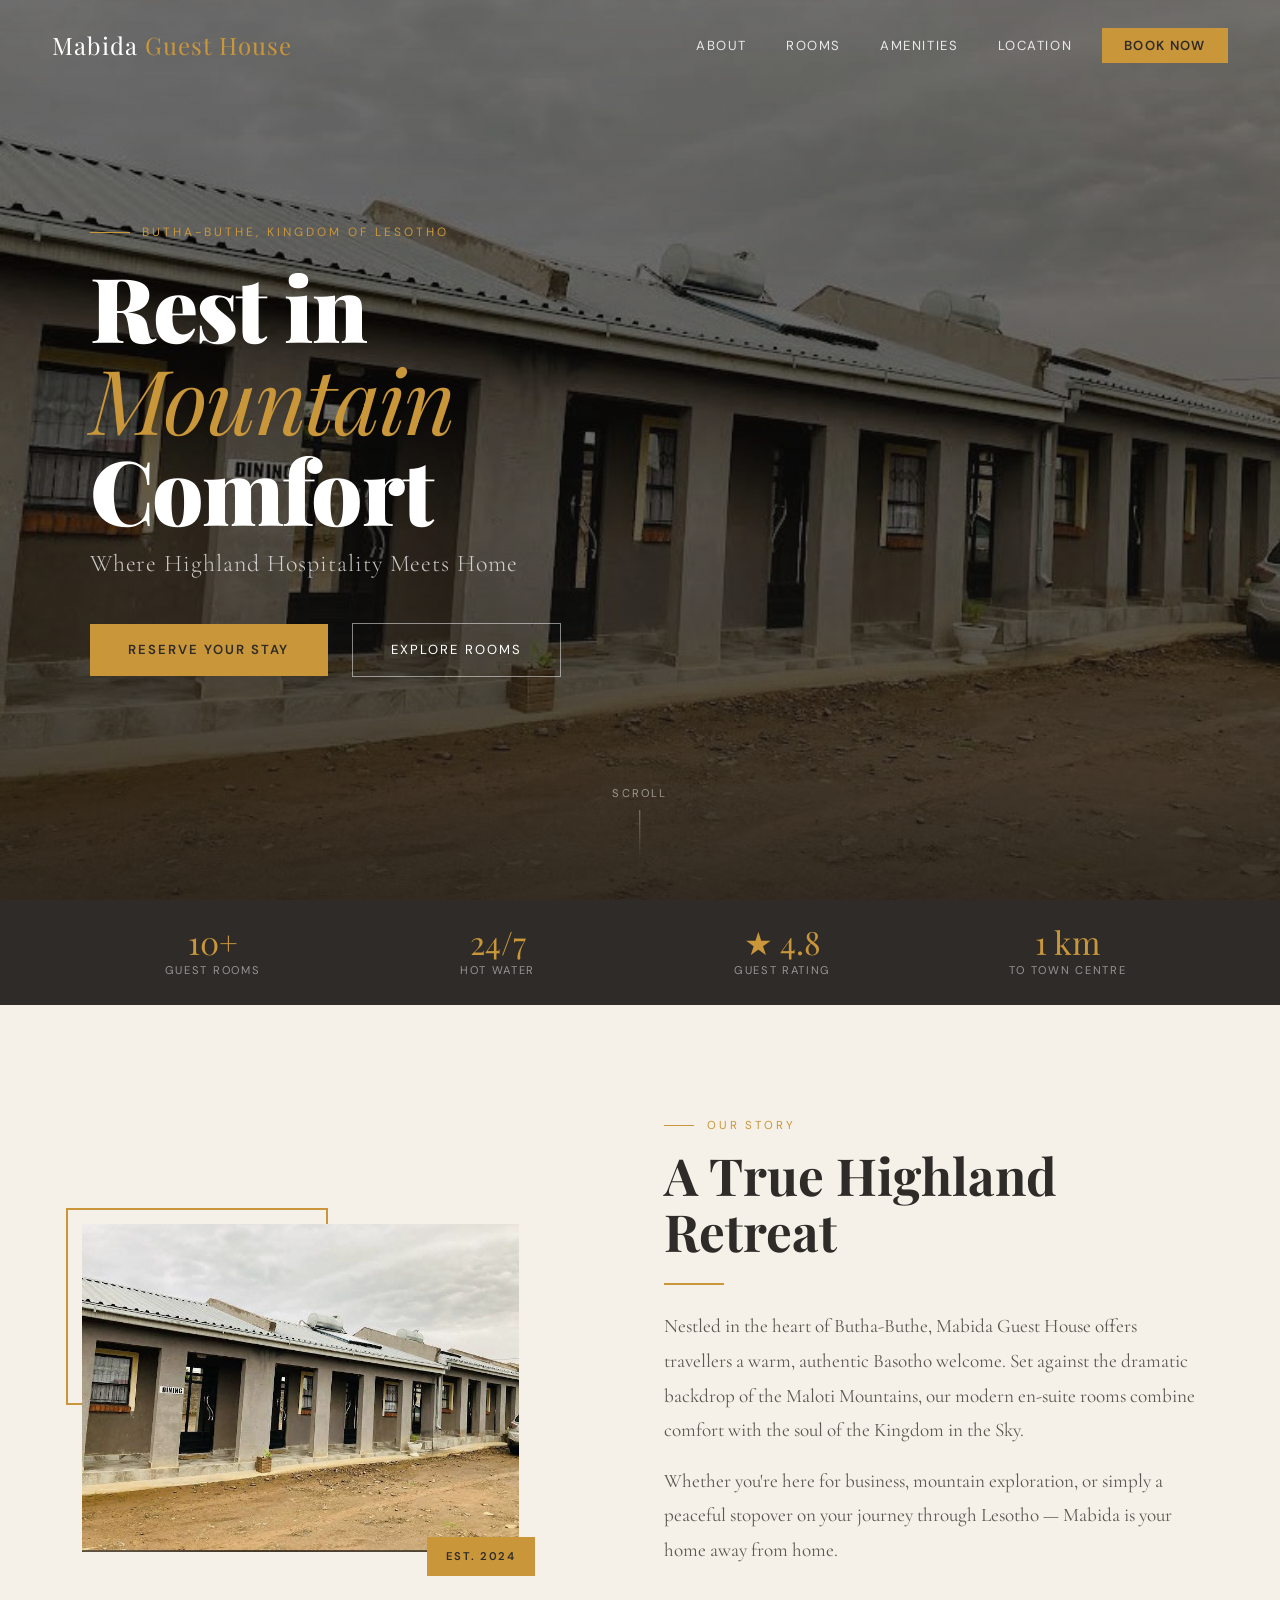
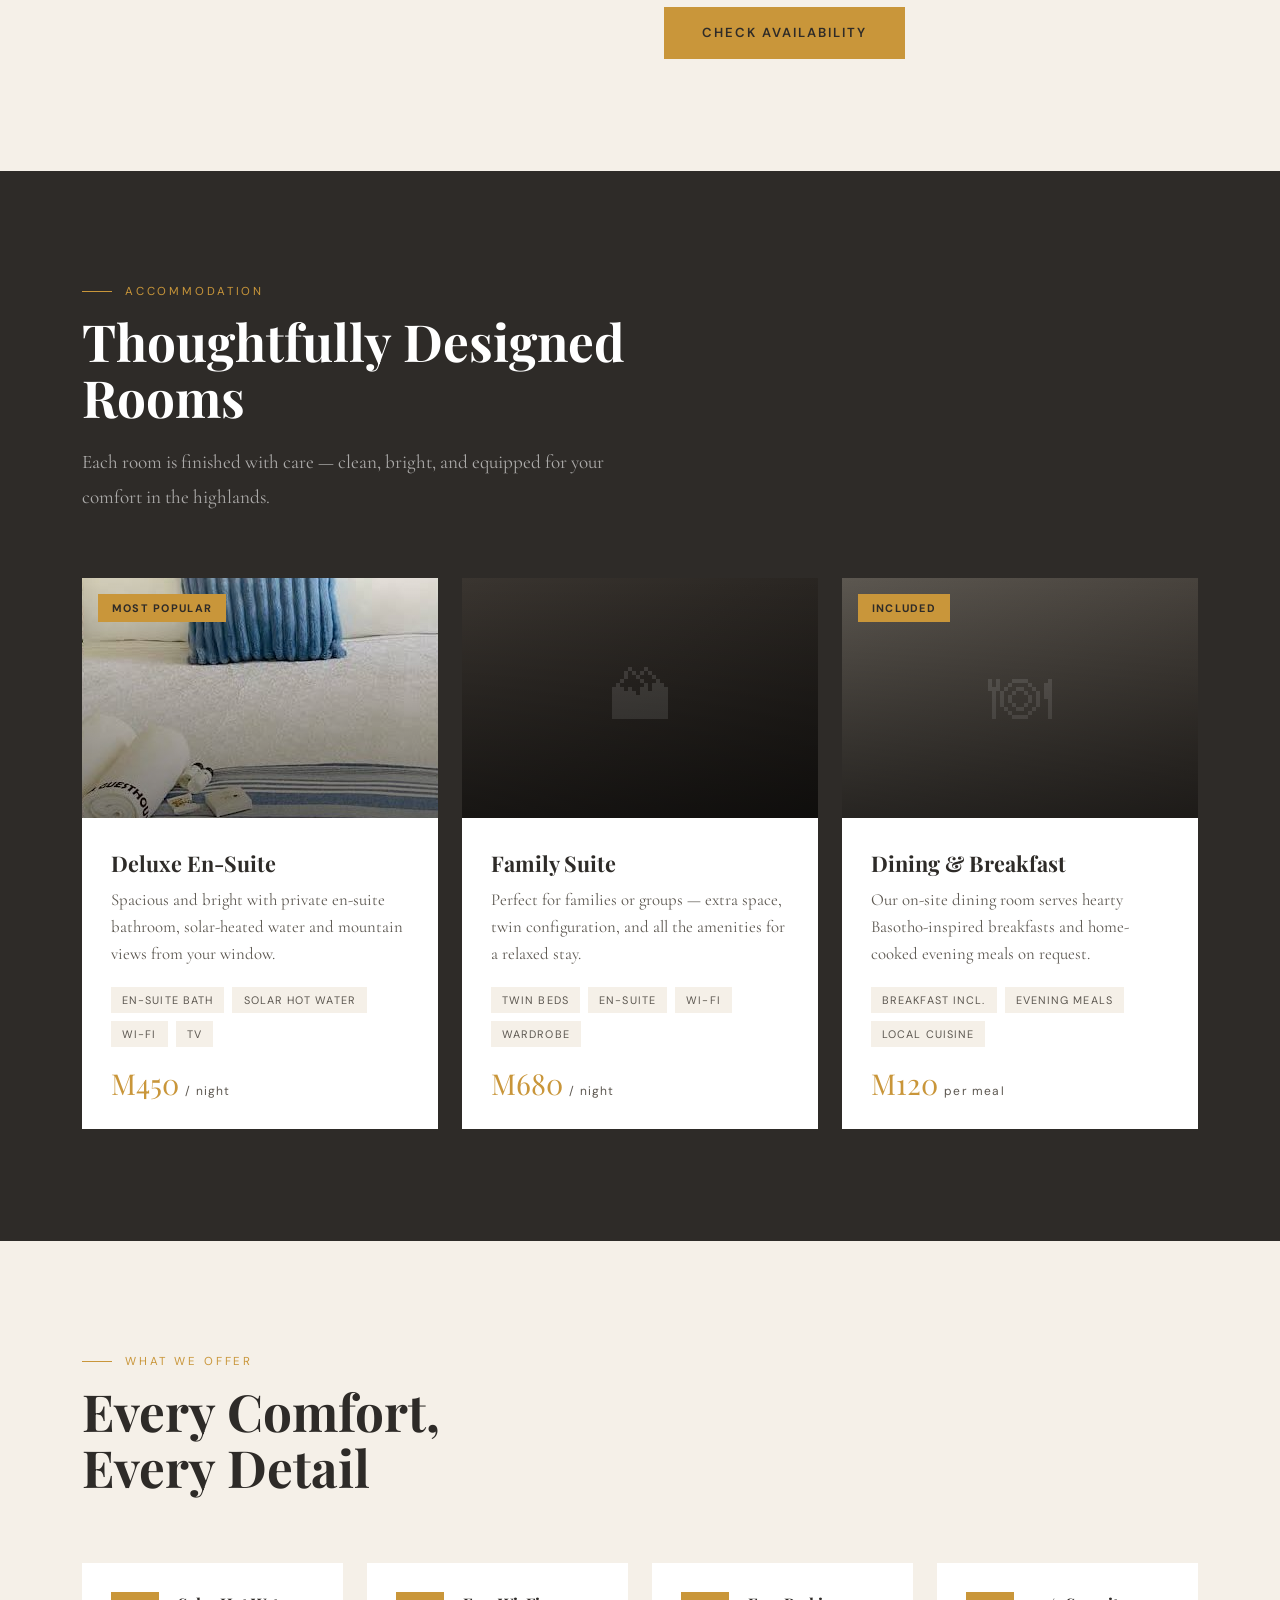
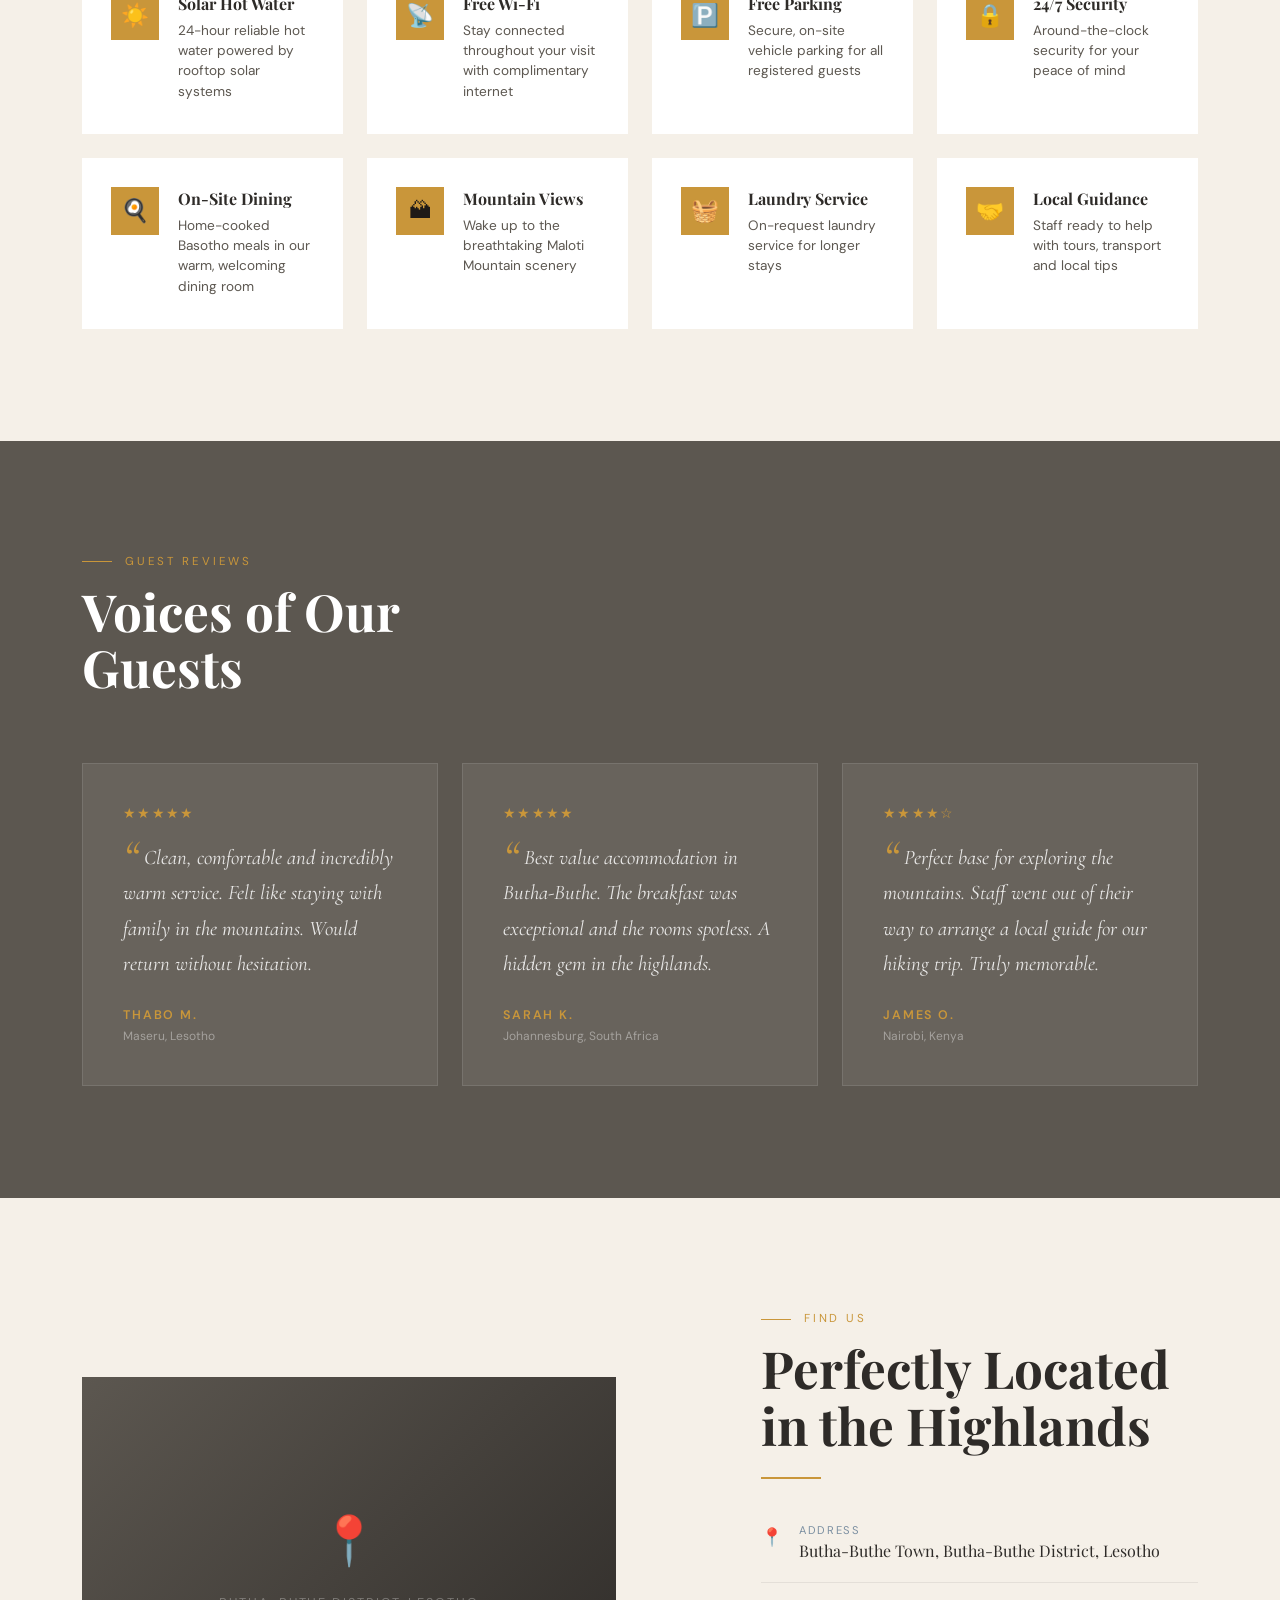
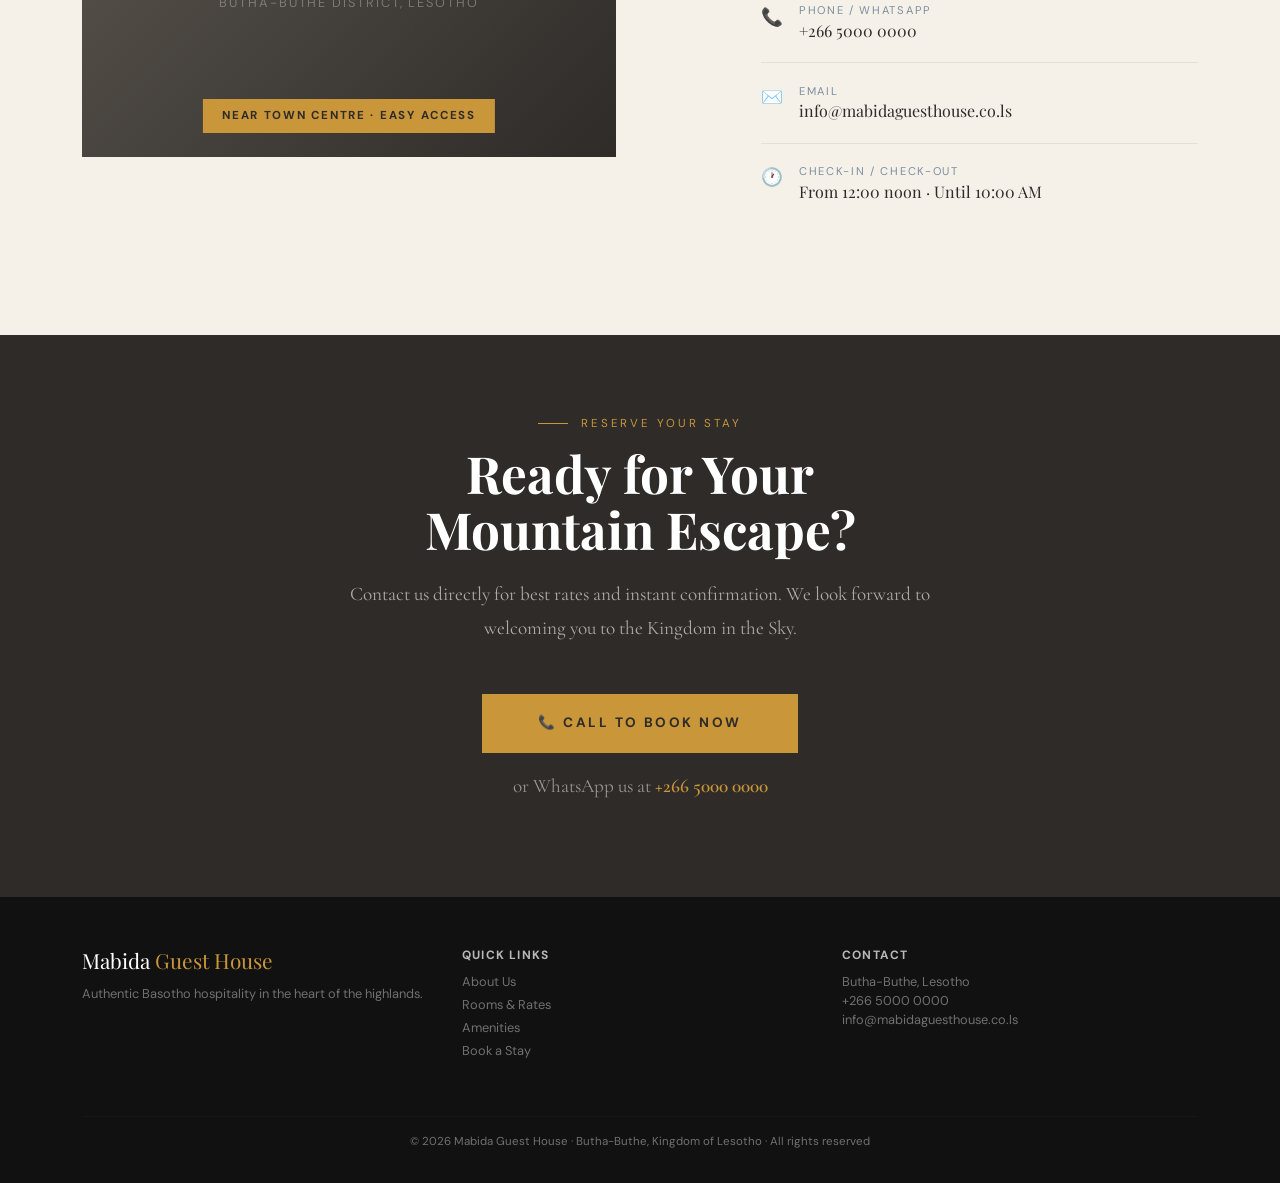
==== index.html @ 45ec2f1e "Rename mabida_guest_house.html to index.html" ====
<!DOCTYPE html>
<html lang="en">
<head>
<meta charset="UTF-8">
<meta name="viewport" content="width=device-width, initial-scale=1.0">
<title>Mabida Guest House</title>
<link href="https://cdn.jsdelivr.net/npm/bootstrap@5.3.0/dist/css/bootstrap.min.css" rel="stylesheet">
<link href="https://fonts.googleapis.com/css2?family=Playfair+Display:ital,wght@0,400;0,700;0,900;1,400&family=Cormorant+Garamond:wght@300;400;600&family=DM+Sans:wght@300;400;500&display=swap" rel="stylesheet">
<style>
  :root {
    --deep-grey: #5C5750;
    --gold: #C9963A;
    --cream: #F5F0E8;
    --text-dark: #1E1A17;
    --slate: #7B8FA1;
    --light-gold: #E8B96A;
    --charcoal: #2E2B28;
  }

  * { margin: 0; padding: 0; box-sizing: border-box; }

  html { scroll-behavior: smooth; }

  body {
    font-family: 'DM Sans', sans-serif;
    background: var(--cream);
    color: var(--text-dark);
    overflow-x: hidden;
  }

  /* ── NAVBAR ── */
  nav.navbar {
    position: fixed; top: 0; width: 100%; z-index: 1000;
    padding: 1.4rem 2.5rem;
    background: transparent;
    transition: background 0.5s ease, padding 0.4s ease;
  }
  nav.navbar.scrolled {
    background: rgba(30,26,23,0.96);
    padding: 0.8rem 2.5rem;
    backdrop-filter: blur(12px);
  }
  .navbar-brand {
    font-family: 'Playfair Display', serif;
    font-size: 1.5rem;
    color: #fff !important;
    letter-spacing: 0.04em;
  }
  .navbar-brand span { color: var(--gold); }
  .nav-link {
    color: rgba(255,255,255,0.85) !important;
    font-family: 'DM Sans', sans-serif;
    font-size: 0.82rem;
    letter-spacing: 0.12em;
    text-transform: uppercase;
    padding: 0.4rem 1.1rem !important;
    transition: color 0.3s;
  }
  .nav-link:hover { color: var(--gold) !important; }
  .btn-book-nav {
    background: var(--gold);
    color: var(--charcoal) !important;
    font-weight: 600;
    border-radius: 0;
    letter-spacing: 0.1em;
    padding: 0.5rem 1.4rem !important;
    transition: background 0.3s;
  }
  .btn-book-nav:hover { background: var(--light-gold); }

  /* ── HERO ── */
  .hero {
    position: relative;
    height: 100vh;
    min-height: 640px;
    overflow: hidden;
    display: flex; align-items: center;
  }
  .hero-img {
    position: absolute; inset: 0;
    background: var(--charcoal);
  }
  .hero-img img {
    width: 100%; height: 100%;
    object-fit: cover;
    object-position: center 30%;
    filter: brightness(0.55) saturate(0.9);
    transform: scale(1.04);
    animation: slowZoom 18s ease-out forwards;
  }
  @keyframes slowZoom {
    from { transform: scale(1.08); }
    to   { transform: scale(1.00); }
  }
  .hero-overlay {
    position: absolute; inset: 0;
    background: linear-gradient(
      to bottom,
      rgba(0,0,0,0.15) 0%,
      rgba(30,26,23,0.3) 60%,
      rgba(30,26,23,0.75) 100%
    );
  }
  .hero-content {
    position: relative; z-index: 2;
    padding-left: 7vw;
    animation: heroFadeUp 1.2s ease-out both;
  }
  @keyframes heroFadeUp {
    from { opacity: 0; transform: translateY(40px); }
    to   { opacity: 1; transform: translateY(0); }
  }
  .hero-eyebrow {
    font-family: 'DM Sans', sans-serif;
    font-size: 0.75rem;
    letter-spacing: 0.25em;
    text-transform: uppercase;
    color: var(--gold);
    margin-bottom: 1.2rem;
    display: flex; align-items: center; gap: 0.8rem;
  }
  .hero-eyebrow::before {
    content: '';
    display: inline-block; width: 40px; height: 1px;
    background: var(--gold);
  }
  .hero-title {
    font-family: 'Playfair Display', serif;
    font-size: clamp(3rem, 7vw, 6.5rem);
    font-weight: 900;
    color: #fff;
    line-height: 1.02;
    letter-spacing: -0.02em;
    margin-bottom: 0.3rem;
  }
  .hero-title em {
    font-style: italic;
    color: var(--gold);
    font-weight: 400;
  }
  .hero-sub {
    font-family: 'Cormorant Garamond', serif;
    font-size: clamp(1.1rem, 2vw, 1.5rem);
    font-weight: 300;
    color: rgba(255,255,255,0.75);
    margin-top: 0.7rem;
    letter-spacing: 0.04em;
  }
  .hero-cta {
    margin-top: 2.6rem;
    display: flex; align-items: center; gap: 1.5rem; flex-wrap: wrap;
  }
  .btn-primary-custom {
    background: var(--gold);
    color: var(--charcoal);
    border: none;
    padding: 1rem 2.4rem;
    font-family: 'DM Sans', sans-serif;
    font-weight: 600;
    font-size: 0.82rem;
    letter-spacing: 0.15em;
    text-transform: uppercase;
    text-decoration: none;
    display: inline-block;
    transition: background 0.3s, transform 0.2s;
  }
  .btn-primary-custom:hover { background: var(--light-gold); transform: translateY(-2px); }
  .btn-ghost-custom {
    background: transparent;
    color: #fff;
    border: 1px solid rgba(255,255,255,0.5);
    padding: 1rem 2.4rem;
    font-family: 'DM Sans', sans-serif;
    font-weight: 400;
    font-size: 0.82rem;
    letter-spacing: 0.15em;
    text-transform: uppercase;
    text-decoration: none;
    display: inline-block;
    transition: border-color 0.3s, color 0.3s;
  }
  .btn-ghost-custom:hover { border-color: var(--gold); color: var(--gold); }

  .hero-scroll-hint {
    position: absolute; bottom: 2.5rem; left: 50%; transform: translateX(-50%);
    z-index: 2;
    display: flex; flex-direction: column; align-items: center; gap: 0.5rem;
    color: rgba(255,255,255,0.5);
    font-size: 0.7rem; letter-spacing: 0.2em; text-transform: uppercase;
    animation: bounce 2.2s infinite;
  }
  .hero-scroll-hint::after {
    content: '';
    width: 1px; height: 50px;
    background: linear-gradient(to bottom, rgba(255,255,255,0.4), transparent);
  }
  @keyframes bounce {
    0%,100% { transform: translateX(-50%) translateY(0); }
    50%      { transform: translateX(-50%) translateY(8px); }
  }

  /* ── STATS BAR ── */
  .stats-bar {
    background: var(--charcoal);
    padding: 1.6rem 0;
  }
  .stat-item {
    text-align: center;
    padding: 0 1rem;
    border-right: 1px solid rgba(255,255,255,0.1);
  }
  .stat-item:last-child { border: none; }
  .stat-num {
    font-family: 'Playfair Display', serif;
    font-size: 2rem;
    color: var(--gold);
    line-height: 1;
  }
  .stat-label {
    font-size: 0.7rem;
    letter-spacing: 0.15em;
    text-transform: uppercase;
    color: rgba(255,255,255,0.5);
    margin-top: 0.3rem;
  }

  /* ── SECTION HELPERS ── */
  .section-eyebrow {
    font-size: 0.72rem;
    letter-spacing: 0.25em;
    text-transform: uppercase;
    color: var(--gold);
    margin-bottom: 0.8rem;
    display: flex; align-items: center; gap: 0.8rem;
  }
  .section-eyebrow::before {
    content: ''; width: 30px; height: 1px; background: var(--gold);
  }
  .section-title {
    font-family: 'Playfair Display', serif;
    font-size: clamp(2rem, 4vw, 3.2rem);
    font-weight: 700;
    line-height: 1.1;
    color: var(--charcoal);
    margin-bottom: 1.2rem;
  }
  .section-body {
    font-family: 'Cormorant Garamond', serif;
    font-size: 1.2rem;
    font-weight: 400;
    color: var(--deep-grey);
    line-height: 1.8;
  }
  .divider-gold {
    width: 60px; height: 2px;
    background: var(--gold);
    margin: 1.5rem 0;
  }

  /* ── ABOUT ── */
  .about-section { padding: 7rem 0; }
  .about-photo {
    position: relative;
  }
  .about-photo img {
    width: 100%; aspect-ratio: 4/3;
    object-fit: cover;
    filter: saturate(0.85);
  }
  .about-photo::before {
    content: '';
    position: absolute;
    top: -16px; left: -16px;
    width: 60%; height: 60%;
    border: 2px solid var(--gold);
    z-index: -1;
  }
  .about-photo::after {
    content: 'Est. 2024';
    position: absolute;
    bottom: -1.5rem; right: -1rem;
    background: var(--gold);
    color: var(--charcoal);
    font-family: 'DM Sans', sans-serif;
    font-size: 0.7rem;
    letter-spacing: 0.15em;
    text-transform: uppercase;
    padding: 0.7rem 1.2rem;
    font-weight: 600;
  }

  /* ── ROOMS ── */
  .rooms-section {
    background: var(--charcoal);
    padding: 7rem 0;
  }
  .rooms-section .section-title { color: #fff; }
  .rooms-section .section-body { color: rgba(255,255,255,0.6); }
  .room-card {
    background: #fff;
    overflow: hidden;
    transition: transform 0.4s ease;
    cursor: pointer;
  }
  .room-card:hover { transform: translateY(-8px); }
  .room-card-img {
    width: 100%; height: 240px;
    background: var(--deep-grey);
    position: relative;
    overflow: hidden;
    display: flex; align-items: center; justify-content: center;
  }
  .room-icon {
    font-size: 4rem;
    color: rgba(255,255,255,0.15);
  }
  .room-card-img-overlay {
    position: absolute; inset: 0;
    background: linear-gradient(to top, rgba(0,0,0,0.5), transparent);
  }
  .room-card-img.deluxe  { background: linear-gradient(135deg, #4a4540, #2a2724); }
  .room-card-img.suite   { background: linear-gradient(135deg, #3a3530, #1e1b18); }
  .room-card-img.dining  { background: linear-gradient(135deg, #5C5750, #3a3530); }
  .room-badge {
    position: absolute; top: 1rem; left: 1rem;
    background: var(--gold);
    color: var(--charcoal);
    font-size: 0.68rem;
    font-weight: 700;
    letter-spacing: 0.12em;
    text-transform: uppercase;
    padding: 0.35rem 0.85rem;
  }
  .room-card-body { padding: 1.8rem; }
  .room-name {
    font-family: 'Playfair Display', serif;
    font-size: 1.35rem;
    font-weight: 700;
    color: var(--charcoal);
    margin-bottom: 0.5rem;
  }
  .room-desc {
    font-family: 'Cormorant Garamond', serif;
    font-size: 1.05rem;
    color: var(--deep-grey);
    line-height: 1.6;
    margin-bottom: 1.2rem;
  }
  .room-features {
    display: flex; flex-wrap: wrap; gap: 0.5rem;
    margin-bottom: 1.4rem;
  }
  .room-feat-tag {
    background: var(--cream);
    color: var(--deep-grey);
    font-size: 0.68rem;
    letter-spacing: 0.1em;
    text-transform: uppercase;
    padding: 0.3rem 0.7rem;
  }
  .room-price {
    display: flex; align-items: baseline; gap: 0.4rem;
  }
  .room-price .amount {
    font-family: 'Playfair Display', serif;
    font-size: 1.8rem;
    color: var(--gold);
    line-height: 1;
  }
  .room-price .unit {
    font-size: 0.75rem;
    color: var(--deep-grey);
    letter-spacing: 0.1em;
  }

  /* ── AMENITIES ── */
  .amenities-section { padding: 7rem 0; background: var(--cream); }
  .amenity-item {
    display: flex; align-items: flex-start; gap: 1.2rem;
    padding: 1.8rem;
    background: #fff;
    border-bottom: 3px solid transparent;
    transition: border-color 0.3s, transform 0.3s;
    height: 100%;
  }
  .amenity-item:hover { border-color: var(--gold); transform: translateY(-4px); }
  .amenity-icon {
    width: 48px; height: 48px; flex-shrink: 0;
    background: var(--gold);
    display: flex; align-items: center; justify-content: center;
    font-size: 1.4rem;
  }
  .amenity-name {
    font-family: 'Playfair Display', serif;
    font-size: 1rem;
    font-weight: 700;
    color: var(--charcoal);
    margin-bottom: 0.3rem;
  }
  .amenity-desc {
    font-size: 0.85rem;
    color: var(--deep-grey);
    line-height: 1.5;
  }

  /* ── TESTIMONIALS ── */
  .testimonials-section {
    background: var(--deep-grey);
    padding: 7rem 0;
  }
  .testimonials-section .section-title { color: #fff; }
  .testimonial-card {
    background: rgba(255,255,255,0.07);
    border: 1px solid rgba(255,255,255,0.1);
    padding: 2.5rem;
    height: 100%;
  }
  .testimonial-quote {
    font-family: 'Cormorant Garamond', serif;
    font-size: 1.3rem;
    font-style: italic;
    color: rgba(255,255,255,0.85);
    line-height: 1.7;
    margin-bottom: 1.5rem;
  }
  .testimonial-quote::before { content: '\201C'; font-size: 3rem; color: var(--gold); line-height: 0.4; vertical-align: -0.5rem; margin-right: 0.3rem; }
  .testimonial-author {
    font-size: 0.78rem;
    letter-spacing: 0.15em;
    text-transform: uppercase;
    color: var(--gold);
    font-weight: 600;
  }
  .testimonial-origin { font-size: 0.75rem; color: rgba(255,255,255,0.4); margin-top: 0.2rem; }
  .stars { color: var(--gold); font-size: 0.85rem; margin-bottom: 1rem; letter-spacing: 0.1em; }

  /* ── LOCATION ── */
  .location-section { padding: 7rem 0; }
  .location-map-placeholder {
    background: linear-gradient(135deg, var(--deep-grey), var(--charcoal));
    height: 380px;
    display: flex; align-items: center; justify-content: center;
    position: relative;
    overflow: hidden;
  }
  .map-pin { font-size: 3rem; color: var(--gold); animation: pinDrop 1s ease-out; }
  @keyframes pinDrop {
    from { transform: translateY(-40px); opacity: 0; }
    to   { transform: translateY(0);    opacity: 1; }
  }
  .map-label {
    position: absolute; bottom: 1.5rem; left: 50%; transform: translateX(-50%);
    background: var(--gold); color: var(--charcoal);
    font-size: 0.72rem; font-weight: 700; letter-spacing: 0.15em;
    text-transform: uppercase; padding: 0.5rem 1.2rem;
    white-space: nowrap;
  }
  .contact-details .detail {
    display: flex; gap: 1rem; align-items: flex-start;
    padding: 1.2rem 0;
    border-bottom: 1px solid rgba(0,0,0,0.07);
  }
  .contact-details .detail:last-child { border: none; }
  .detail-icon { color: var(--gold); font-size: 1.1rem; flex-shrink: 0; margin-top: 0.1rem; }
  .detail-label { font-size: 0.7rem; letter-spacing: 0.15em; text-transform: uppercase; color: var(--slate); }
  .detail-value { font-family: 'Playfair Display', serif; font-size: 1rem; color: var(--charcoal); }

  /* ── BOOKING CTA ── */
  .booking-section {
    background: var(--charcoal);
    padding: 5rem 0;
    text-align: center;
  }
  .booking-section .section-title { color: #fff; }
  .booking-section .section-body { color: rgba(255,255,255,0.6); }
  .btn-book-large {
    background: var(--gold);
    color: var(--charcoal);
    border: none;
    padding: 1.2rem 3.5rem;
    font-family: 'DM Sans', sans-serif;
    font-weight: 700;
    font-size: 0.85rem;
    letter-spacing: 0.18em;
    text-transform: uppercase;
    text-decoration: none;
    display: inline-block;
    margin-top: 2rem;
    transition: background 0.3s, transform 0.2s;
  }
  .btn-book-large:hover { background: var(--light-gold); transform: translateY(-3px); color: var(--charcoal); }
  .phone-cta {
    margin-top: 1.2rem;
    font-family: 'Cormorant Garamond', serif;
    font-size: 1.2rem;
    color: rgba(255,255,255,0.5);
  }
  .phone-cta a {
    color: var(--gold);
    text-decoration: none;
    font-weight: 600;
  }

  /* ── FOOTER ── */
  footer {
    background: #111;
    padding: 3rem 0 2rem;
    color: rgba(255,255,255,0.4);
    font-size: 0.8rem;
  }
  footer .footer-brand {
    font-family: 'Playfair Display', serif;
    font-size: 1.3rem;
    color: #fff;
    margin-bottom: 0.5rem;
  }
  footer .footer-brand span { color: var(--gold); }
  footer a { color: rgba(255,255,255,0.4); text-decoration: none; }
  footer a:hover { color: var(--gold); }
  .footer-divider { border-color: rgba(255,255,255,0.08); margin: 2rem 0 1rem; }

  /* ── ANIMATIONS ON SCROLL ── */
  .fade-in { opacity: 0; transform: translateY(30px); transition: opacity 0.8s ease, transform 0.8s ease; }
  .fade-in.visible { opacity: 1; transform: translateY(0); }
  .fade-in-left  { opacity: 0; transform: translateX(-30px); transition: opacity 0.8s ease, transform 0.8s ease; }
  .fade-in-left.visible  { opacity: 1; transform: translateX(0); }
  .fade-in-right { opacity: 0; transform: translateX(30px);  transition: opacity 0.8s ease, transform 0.8s ease; }
  .fade-in-right.visible { opacity: 1; transform: translateX(0); }
  .delay-1 { transition-delay: 0.15s !important; }
  .delay-2 { transition-delay: 0.30s !important; }
  .delay-3 { transition-delay: 0.45s !important; }

  @media (max-width: 768px) {
    .hero-content { padding-left: 1.5rem; }
    .about-photo::before { display: none; }
    .about-photo::after { right: 0; bottom: -1.2rem; }
    .stat-item { border: none; padding: 0.5rem; }
    nav.navbar { padding: 1rem 1.2rem; }
  }
</style>
</head>
<body>

<!-- NAVBAR -->
<nav class="navbar navbar-expand-lg" id="mainNav">
  <div class="container-fluid">
    <a class="navbar-brand" href="#">Mabida <span>Guest House</span></a>
    <button class="navbar-toggler border-0" type="button" data-bs-toggle="collapse" data-bs-target="#navMenu" style="filter:invert(1)">
      <span class="navbar-toggler-icon"></span>
    </button>
    <div class="collapse navbar-collapse justify-content-end" id="navMenu">
      <ul class="navbar-nav align-items-center gap-1">
        <li class="nav-item"><a class="nav-link" href="#about">About</a></li>
        <li class="nav-item"><a class="nav-link" href="#rooms">Rooms</a></li>
        <li class="nav-item"><a class="nav-link" href="#amenities">Amenities</a></li>
        <li class="nav-item"><a class="nav-link" href="#location">Location</a></li>
        <li class="nav-item ms-2"><a class="nav-link btn-book-nav" href="#book">Book Now</a></li>
      </ul>
    </div>
  </div>
</nav>

<!-- HERO -->
<section class="hero">
  <div class="hero-img">
    <img src="[data-uri]" alt="Mabida Guest House exterior" />
  </div>
  <div class="hero-overlay"></div>
  <div class="hero-content">
    <div class="hero-eyebrow">Butha-Buthe, Kingdom of Lesotho</div>
    <h1 class="hero-title">
      Rest in<br><em>Mountain</em><br>Comfort
    </h1>
    <p class="hero-sub">Where Highland Hospitality Meets Home</p>
    <div class="hero-cta">
      <a href="#book" class="btn-primary-custom">Reserve Your Stay</a>
      <a href="#rooms" class="btn-ghost-custom">Explore Rooms</a>
    </div>
  </div>
  <div class="hero-scroll-hint">Scroll</div>
</section>

<!-- STATS BAR -->
<div class="stats-bar">
  <div class="container">
    <div class="row text-center">
      <div class="col-6 col-md-3"><div class="stat-item"><div class="stat-num">10+</div><div class="stat-label">Guest Rooms</div></div></div>
      <div class="col-6 col-md-3"><div class="stat-item"><div class="stat-num">24/7</div><div class="stat-label">Hot Water</div></div></div>
      <div class="col-6 col-md-3"><div class="stat-item"><div class="stat-num">★ 4.8</div><div class="stat-label">Guest Rating</div></div></div>
      <div class="col-6 col-md-3"><div class="stat-item"><div class="stat-num">1 km</div><div class="stat-label">To Town Centre</div></div></div>
    </div>
  </div>
</div>

<!-- ABOUT -->
<section class="about-section" id="about">
  <div class="container">
    <div class="row align-items-center g-5">
      <div class="col-lg-5 fade-in-left">
        <div class="about-photo">
          <img src="[data-uri]" alt="Mabida Guest House" />
        </div>
      </div>
      <div class="col-lg-6 offset-lg-1 fade-in-right">
        <div class="section-eyebrow">Our Story</div>
        <h2 class="section-title">A True Highland<br>Retreat</h2>
        <div class="divider-gold"></div>
        <p class="section-body">
          Nestled in the heart of Butha-Buthe, Mabida Guest House offers travellers a warm, authentic Basotho welcome. Set against the dramatic backdrop of the Maloti Mountains, our modern en-suite rooms combine comfort with the soul of the Kingdom in the Sky.
        </p>
        <p class="section-body mt-3">
          Whether you're here for business, mountain exploration, or simply a peaceful stopover on your journey through Lesotho — Mabida is your home away from home.
        </p>
        <a href="#book" class="btn-primary-custom mt-4 d-inline-block">Check Availability</a>
      </div>
    </div>
  </div>
</section>

<!-- ROOMS -->
<section class="rooms-section" id="rooms">
  <div class="container">
    <div class="row mb-5">
      <div class="col-lg-6 fade-in">
        <div class="section-eyebrow" style="color:var(--gold)">Accommodation</div>
        <h2 class="section-title" style="color:#fff">Thoughtfully Designed Rooms</h2>
        <p class="section-body">Each room is finished with care — clean, bright, and equipped for your comfort in the highlands.</p>
      </div>
    </div>
    <div class="row g-4">
      <div class="col-md-4 fade-in delay-1">
        <div class="room-card">
          <div class="room-card-img deluxe">
            <img src="WhiteBedding.jpg">
            <div class="room-card-img-overlay"></div>
            <div class="room-badge">Most Popular</div>
          </div>
          <div class="room-card-body">
            <div class="room-name">Deluxe En-Suite</div>
            <p class="room-desc">Spacious and bright with private en-suite bathroom, solar-heated water and mountain views from your window.</p>
            <div class="room-features">
              <span class="room-feat-tag">En-Suite Bath</span>
              <span class="room-feat-tag">Solar Hot Water</span>
              <span class="room-feat-tag">Wi-Fi</span>
              <span class="room-feat-tag">TV</span>
            </div>
            <div class="room-price"><span class="amount">M450</span><span class="unit">/ night</span></div>
          </div>
        </div>
      </div>
      <div class="col-md-4 fade-in delay-2">
        <div class="room-card">
          <div class="room-card-img suite">
            <span class="room-icon">🏔</span>
            <div class="room-card-img-overlay"></div>
          </div>
          <div class="room-card-body">
            <div class="room-name">Family Suite</div>
            <p class="room-desc">Perfect for families or groups — extra space, twin configuration, and all the amenities for a relaxed stay.</p>
            <div class="room-features">
              <span class="room-feat-tag">Twin Beds</span>
              <span class="room-feat-tag">En-Suite</span>
              <span class="room-feat-tag">Wi-Fi</span>
              <span class="room-feat-tag">Wardrobe</span>
            </div>
            <div class="room-price"><span class="amount">M680</span><span class="unit">/ night</span></div>
          </div>
        </div>
      </div>
      <div class="col-md-4 fade-in delay-3">
        <div class="room-card">
          <div class="room-card-img dining">
            <span class="room-icon">🍽</span>
            <div class="room-card-img-overlay"></div>
            <div class="room-badge">Included</div>
          </div>
          <div class="room-card-body">
            <div class="room-name">Dining & Breakfast</div>
            <p class="room-desc">Our on-site dining room serves hearty Basotho-inspired breakfasts and home-cooked evening meals on request.</p>
            <div class="room-features">
              <span class="room-feat-tag">Breakfast Incl.</span>
              <span class="room-feat-tag">Evening Meals</span>
              <span class="room-feat-tag">Local Cuisine</span>
            </div>
            <div class="room-price"><span class="amount">M120</span><span class="unit">per meal</span></div>
          </div>
        </div>
      </div>
    </div>
  </div>
</section>

<!-- AMENITIES -->
<section class="amenities-section" id="amenities">
  <div class="container">
    <div class="row mb-5">
      <div class="col-lg-5 fade-in">
        <div class="section-eyebrow">What We Offer</div>
        <h2 class="section-title">Every Comfort,<br>Every Detail</h2>
      </div>
    </div>
    <div class="row g-4">
      <div class="col-md-6 col-lg-3 fade-in delay-1">
        <div class="amenity-item">
          <div class="amenity-icon">☀️</div>
          <div><div class="amenity-name">Solar Hot Water</div><div class="amenity-desc">24-hour reliable hot water powered by rooftop solar systems</div></div>
        </div>
      </div>
      <div class="col-md-6 col-lg-3 fade-in delay-2">
        <div class="amenity-item">
          <div class="amenity-icon">📡</div>
          <div><div class="amenity-name">Free Wi-Fi</div><div class="amenity-desc">Stay connected throughout your visit with complimentary internet</div></div>
        </div>
      </div>
      <div class="col-md-6 col-lg-3 fade-in delay-3">
        <div class="amenity-item">
          <div class="amenity-icon">🅿️</div>
          <div><div class="amenity-name">Free Parking</div><div class="amenity-desc">Secure, on-site vehicle parking for all registered guests</div></div>
        </div>
      </div>
      <div class="col-md-6 col-lg-3 fade-in delay-1">
        <div class="amenity-item">
          <div class="amenity-icon">🔒</div>
          <div><div class="amenity-name">24/7 Security</div><div class="amenity-desc">Around-the-clock security for your peace of mind</div></div>
        </div>
      </div>
      <div class="col-md-6 col-lg-3 fade-in delay-2">
        <div class="amenity-item">
          <div class="amenity-icon">🍳</div>
          <div><div class="amenity-name">On-Site Dining</div><div class="amenity-desc">Home-cooked Basotho meals in our warm, welcoming dining room</div></div>
        </div>
      </div>
      <div class="col-md-6 col-lg-3 fade-in delay-3">
        <div class="amenity-item">
          <div class="amenity-icon">🏔</div>
          <div><div class="amenity-name">Mountain Views</div><div class="amenity-desc">Wake up to the breathtaking Maloti Mountain scenery</div></div>
        </div>
      </div>
      <div class="col-md-6 col-lg-3 fade-in delay-1">
        <div class="amenity-item">
          <div class="amenity-icon">🧺</div>
          <div><div class="amenity-name">Laundry Service</div><div class="amenity-desc">On-request laundry service for longer stays</div></div>
        </div>
      </div>
      <div class="col-md-6 col-lg-3 fade-in delay-2">
        <div class="amenity-item">
          <div class="amenity-icon">🤝</div>
          <div><div class="amenity-name">Local Guidance</div><div class="amenity-desc">Staff ready to help with tours, transport and local tips</div></div>
        </div>
      </div>
    </div>
  </div>
</section>

<!-- TESTIMONIALS -->
<section class="testimonials-section" id="reviews">
  <div class="container">
    <div class="row mb-5">
      <div class="col-lg-5 fade-in">
        <div class="section-eyebrow">Guest Reviews</div>
        <h2 class="section-title">Voices of Our Guests</h2>
      </div>
    </div>
    <div class="row g-4">
      <div class="col-md-4 fade-in delay-1">
        <div class="testimonial-card">
          <div class="stars">★★★★★</div>
          <p class="testimonial-quote">Clean, comfortable and incredibly warm service. Felt like staying with family in the mountains. Would return without hesitation.</p>
          <div class="testimonial-author">Thabo M.</div>
          <div class="testimonial-origin">Maseru, Lesotho</div>
        </div>
      </div>
      <div class="col-md-4 fade-in delay-2">
        <div class="testimonial-card">
          <div class="stars">★★★★★</div>
          <p class="testimonial-quote">Best value accommodation in Butha-Buthe. The breakfast was exceptional and the rooms spotless. A hidden gem in the highlands.</p>
          <div class="testimonial-author">Sarah K.</div>
          <div class="testimonial-origin">Johannesburg, South Africa</div>
        </div>
      </div>
      <div class="col-md-4 fade-in delay-3">
        <div class="testimonial-card">
          <div class="stars">★★★★☆</div>
          <p class="testimonial-quote">Perfect base for exploring the mountains. Staff went out of their way to arrange a local guide for our hiking trip. Truly memorable.</p>
          <div class="testimonial-author">James O.</div>
          <div class="testimonial-origin">Nairobi, Kenya</div>
        </div>
      </div>
    </div>
  </div>
</section>

<!-- LOCATION -->
<section class="location-section" id="location">
  <div class="container">
    <div class="row g-5 align-items-center">
      <div class="col-lg-6 fade-in-left">
        <div class="location-map-placeholder">
          <div class="text-center">
            <div class="map-pin">📍</div>
            <p style="color:rgba(255,255,255,0.3); font-size:0.8rem; margin-top:1rem; letter-spacing:0.15em; text-transform:uppercase;">Butha-Buthe District, Lesotho</p>
          </div>
          <div class="map-label">Near Town Centre · Easy Access</div>
        </div>
      </div>
      <div class="col-lg-5 offset-lg-1 fade-in-right">
        <div class="section-eyebrow">Find Us</div>
        <h2 class="section-title">Perfectly Located in the Highlands</h2>
        <div class="divider-gold"></div>
        <div class="contact-details">
          <div class="detail">
            <span class="detail-icon">📍</span>
            <div><div class="detail-label">Address</div><div class="detail-value">Butha-Buthe Town, Butha-Buthe District, Lesotho</div></div>
          </div>
          <div class="detail">
            <span class="detail-icon">📞</span>
            <div><div class="detail-label">Phone / WhatsApp</div><div class="detail-value"><a href="tel:+26650000000" style="color:var(--charcoal);text-decoration:none">+266 5000 0000</a></div></div>
          </div>
          <div class="detail">
            <span class="detail-icon">✉️</span>
            <div><div class="detail-label">Email</div><div class="detail-value"><a href="mailto:info@mabidaguesthouse.co.ls" style="color:var(--charcoal);text-decoration:none">info@mabidaguesthouse.co.ls</a></div></div>
          </div>
          <div class="detail">
            <span class="detail-icon">🕐</span>
            <div><div class="detail-label">Check-in / Check-out</div><div class="detail-value">From 12:00 noon · Until 10:00 AM</div></div>
          </div>
        </div>
      </div>
    </div>
  </div>
</section>

<!-- BOOKING CTA -->
<section class="booking-section" id="book">
  <div class="container">
    <div class="row justify-content-center fade-in">
      <div class="col-lg-7 text-center">
        <div class="section-eyebrow justify-content-center" style="justify-content:center!important">Reserve Your Stay</div>
        <h2 class="section-title">Ready for Your<br>Mountain Escape?</h2>
        <p class="section-body mt-2">Contact us directly for best rates and instant confirmation. We look forward to welcoming you to the Kingdom in the Sky.</p>
        <a href="tel:+26650000000" class="btn-book-large">📞 Call to Book Now</a>
        <p class="phone-cta">or WhatsApp us at <a href="https://wa.me/26650000000">+266 5000 0000</a></p>
      </div>
    </div>
  </div>
</section>

<!-- FOOTER -->
<footer>
  <div class="container">
    <div class="row">
      <div class="col-md-4 mb-4">
        <div class="footer-brand">Mabida <span>Guest House</span></div>
        <p>Authentic Basotho hospitality in the heart of the highlands.</p>
      </div>
      <div class="col-md-4 mb-4">
        <strong style="color:rgba(255,255,255,0.7); letter-spacing:0.1em; font-size:0.75rem; text-transform:uppercase">Quick Links</strong>
        <div class="mt-2 d-flex flex-column gap-1">
          <a href="#about">About Us</a>
          <a href="#rooms">Rooms & Rates</a>
          <a href="#amenities">Amenities</a>
          <a href="#book">Book a Stay</a>
        </div>
      </div>
      <div class="col-md-4 mb-4">
        <strong style="color:rgba(255,255,255,0.7); letter-spacing:0.1em; font-size:0.75rem; text-transform:uppercase">Contact</strong>
        <div class="mt-2">
          <div>Butha-Buthe, Lesotho</div>
          <div>+266 5000 0000</div>
          <div>info@mabidaguesthouse.co.ls</div>
        </div>
      </div>
    </div>
    <hr class="footer-divider">
    <div class="text-center" style="font-size:0.72rem">
      &copy; 2026 Mabida Guest House · Butha-Buthe, Kingdom of Lesotho · All rights reserved
    </div>
  </div>
</footer>

<script src="https://cdn.jsdelivr.net/npm/bootstrap@5.3.0/dist/js/bootstrap.bundle.min.js"></script>
<script>
  // Navbar scroll effect
  const nav = document.getElementById('mainNav');
  window.addEventListener('scroll', () => {
    nav.classList.toggle('scrolled', window.scrollY > 60);
  });

  // Intersection observer for animations
  const observer = new IntersectionObserver((entries) => {
    entries.forEach(e => { if (e.isIntersecting) e.target.classList.add('visible'); });
  }, { threshold: 0.12 });
  document.querySelectorAll('.fade-in, .fade-in-left, .fade-in-right').forEach(el => observer.observe(el));
</script>
</body>
</html>
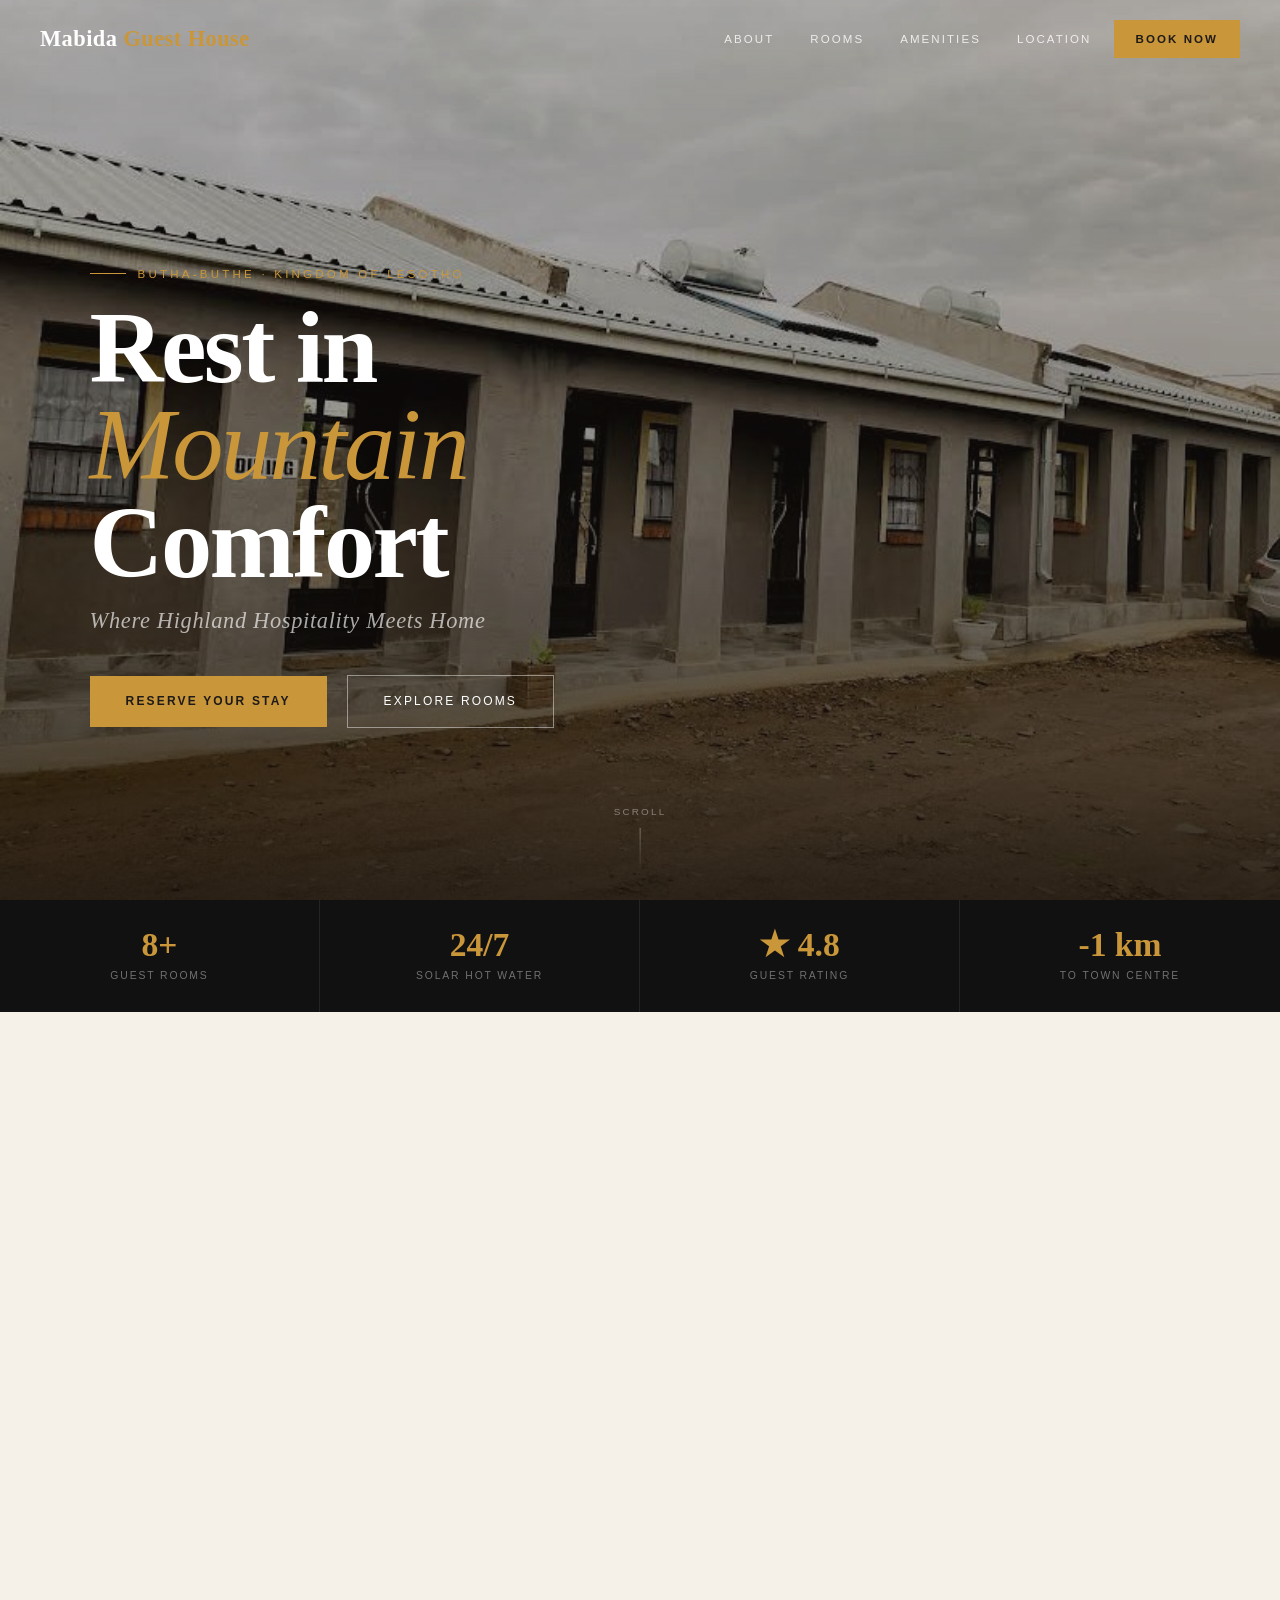
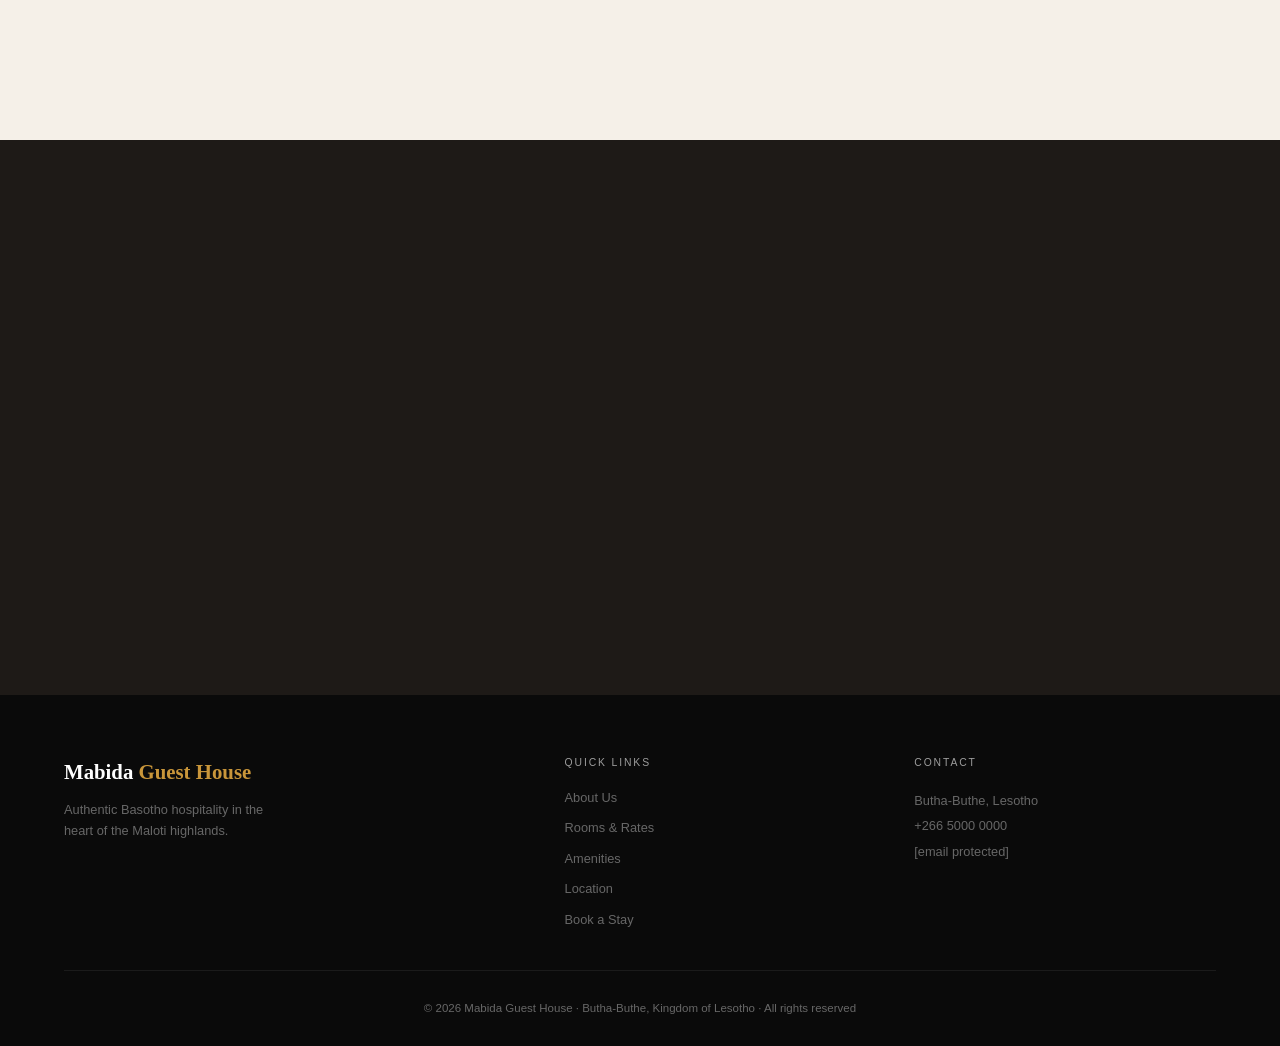
==== commit 2b17b9af: "Update and rename Mabida_Guest_House_v2.html to index.html" ====
--- a/index.html
+++ b/index.html
@@ -3,826 +3,1035 @@
 <head>
 <meta charset="UTF-8">
 <meta name="viewport" content="width=device-width, initial-scale=1.0">
-<title>Mabida Guest House</title>
-<link href="https://cdn.jsdelivr.net/npm/bootstrap@5.3.0/dist/css/bootstrap.min.css" rel="stylesheet">
-<link href="https://fonts.googleapis.com/css2?family=Playfair+Display:ital,wght@0,400;0,700;0,900;1,400&family=Cormorant+Garamond:wght@300;400;600&family=DM+Sans:wght@300;400;500&display=swap" rel="stylesheet">
+<title>Mabida Guest House — Butha-Buthe, Lesotho</title>
 <style>
-  :root {
-    --deep-grey: #5C5750;
-    --gold: #C9963A;
-    --cream: #F5F0E8;
-    --text-dark: #1E1A17;
-    --slate: #7B8FA1;
-    --light-gold: #E8B96A;
-    --charcoal: #2E2B28;
+/* =============================================
+   RESET & BASE
+   ============================================= */
+*,*::before,*::after{margin:0;padding:0;box-sizing:border-box}
+html{scroll-behavior:smooth;font-size:16px}
+body{
+  font-family:Georgia,'Times New Roman',serif;
+  background:#F5F0E8;
+  color:#1E1A17;
+  overflow-x:hidden;
+  line-height:1.6;
+}
+a{text-decoration:none;color:inherit}
+img{display:block;max-width:100%}
+ul{list-style:none}
+
+/* =============================================
+   CSS VARIABLES
+   ============================================= */
+:root{
+  --gold:#C9963A;
+  --gold-light:#E8B96A;
+  --cream:#F5F0E8;
+  --charcoal:#1E1A17;
+  --dark:#111;
+  --grey:#5C5750;
+  --slate:#7B8FA1;
+  --white:#ffffff;
+  --shadow:0 8px 40px rgba(0,0,0,0.18);
+  --shadow-lg:0 20px 60px rgba(0,0,0,0.28);
+}
+
+/* =============================================
+   TYPOGRAPHY
+   ============================================= */
+.font-display{font-family:Georgia,'Times New Roman',serif;font-weight:700}
+.font-serif{font-family:Georgia,'Times New Roman',serif;font-weight:400}
+.font-sans{font-family:Helvetica Neue,Arial,sans-serif}
+
+/* =============================================
+   GRID SYSTEM (custom, no Bootstrap needed)
+   ============================================= */
+.container{width:100%;max-width:1200px;margin:0 auto;padding:0 24px}
+.container-fluid{width:100%;padding:0 32px}
+.row{display:flex;flex-wrap:wrap;margin:0 -12px}
+.col{flex:1;padding:0 12px}
+[class^="col-"]{padding:0 12px}
+.col-1{width:8.333%}.col-2{width:16.666%}.col-3{width:25%}.col-4{width:33.333%}
+.col-5{width:41.666%}.col-6{width:50%}.col-7{width:58.333%}.col-8{width:66.666%}
+.col-9{width:75%}.col-10{width:83.333%}.col-11{width:91.666%}.col-12{width:100%}
+
+@media(max-width:900px){
+  [class^="col-"]{width:100%}
+  .container-fluid{padding:0 16px}
+}
+
+/* =============================================
+   UTILITY CLASSES
+   ============================================= */
+.text-center{text-align:center}
+.text-white{color:#fff}
+.d-flex{display:flex}
+.align-center{align-items:center}
+.justify-center{justify-content:center}
+.gap-16{gap:16px}
+.gap-24{gap:24px}
+.gap-40{gap:40px}
+.mt-8{margin-top:8px}.mt-16{margin-top:16px}.mt-24{margin-top:24px}
+.mt-32{margin-top:32px}.mt-48{margin-top:48px}
+.mb-16{margin-bottom:16px}.mb-32{margin-bottom:32px}.mb-48{margin-bottom:48px}.mb-64{margin-bottom:64px}
+
+/* =============================================
+   NAVBAR
+   ============================================= */
+.navbar{
+  position:fixed;top:0;left:0;right:0;z-index:1000;
+  display:flex;align-items:center;justify-content:space-between;
+  padding:20px 40px;
+  transition:background 0.5s ease, padding 0.4s ease, box-shadow 0.4s ease;
+}
+.navbar.scrolled{
+  background:rgba(17,17,17,0.97);
+  padding:12px 40px;
+  box-shadow:0 2px 30px rgba(0,0,0,0.4);
+  backdrop-filter:blur(10px);
+}
+.nav-brand{
+  font-family:Georgia,serif;
+  font-size:1.4rem;
+  color:#fff;
+  font-weight:700;
+  letter-spacing:0.02em;
+}
+.nav-brand span{color:var(--gold)}
+.nav-links{
+  display:flex;align-items:center;gap:8px;
+}
+.nav-links a{
+  font-family:Helvetica Neue,Arial,sans-serif;
+  font-size:0.72rem;
+  letter-spacing:0.18em;
+  text-transform:uppercase;
+  color:rgba(255,255,255,0.8);
+  padding:8px 14px;
+  transition:color 0.3s;
+}
+.nav-links a:hover{color:var(--gold)}
+.nav-book{
+  background:var(--gold) !important;
+  color:var(--charcoal) !important;
+  font-weight:700 !important;
+  padding:10px 22px !important;
+  transition:background 0.3s !important;
+}
+.nav-book:hover{background:var(--gold-light) !important}
+
+/* Mobile nav toggle */
+.nav-toggle{
+  display:none;
+  flex-direction:column;gap:5px;cursor:pointer;
+  background:none;border:none;padding:4px;
+}
+.nav-toggle span{
+  display:block;width:24px;height:2px;
+  background:#fff;transition:0.3s;
+}
+@media(max-width:900px){
+  .navbar{padding:14px 20px}
+  .navbar.scrolled{padding:10px 20px}
+  .nav-toggle{display:flex}
+  .nav-links{
+    display:none;flex-direction:column;gap:0;
+    position:fixed;top:0;left:0;right:0;bottom:0;
+    background:rgba(17,17,17,0.98);
+    justify-content:center;align-items:center;
+    z-index:999;
   }
-
-  * { margin: 0; padding: 0; box-sizing: border-box; }
-
-  html { scroll-behavior: smooth; }
-
-  body {
-    font-family: 'DM Sans', sans-serif;
-    background: var(--cream);
-    color: var(--text-dark);
-    overflow-x: hidden;
-  }
-
-  /* ── NAVBAR ── */
-  nav.navbar {
-    position: fixed; top: 0; width: 100%; z-index: 1000;
-    padding: 1.4rem 2.5rem;
-    background: transparent;
-    transition: background 0.5s ease, padding 0.4s ease;
-  }
-  nav.navbar.scrolled {
-    background: rgba(30,26,23,0.96);
-    padding: 0.8rem 2.5rem;
-    backdrop-filter: blur(12px);
-  }
-  .navbar-brand {
-    font-family: 'Playfair Display', serif;
-    font-size: 1.5rem;
-    color: #fff !important;
-    letter-spacing: 0.04em;
-  }
-  .navbar-brand span { color: var(--gold); }
-  .nav-link {
-    color: rgba(255,255,255,0.85) !important;
-    font-family: 'DM Sans', sans-serif;
-    font-size: 0.82rem;
-    letter-spacing: 0.12em;
-    text-transform: uppercase;
-    padding: 0.4rem 1.1rem !important;
-    transition: color 0.3s;
-  }
-  .nav-link:hover { color: var(--gold) !important; }
-  .btn-book-nav {
-    background: var(--gold);
-    color: var(--charcoal) !important;
-    font-weight: 600;
-    border-radius: 0;
-    letter-spacing: 0.1em;
-    padding: 0.5rem 1.4rem !important;
-    transition: background 0.3s;
-  }
-  .btn-book-nav:hover { background: var(--light-gold); }
-
-  /* ── HERO ── */
-  .hero {
-    position: relative;
-    height: 100vh;
-    min-height: 640px;
-    overflow: hidden;
-    display: flex; align-items: center;
-  }
-  .hero-img {
-    position: absolute; inset: 0;
-    background: var(--charcoal);
-  }
-  .hero-img img {
-    width: 100%; height: 100%;
-    object-fit: cover;
-    object-position: center 30%;
-    filter: brightness(0.55) saturate(0.9);
-    transform: scale(1.04);
-    animation: slowZoom 18s ease-out forwards;
-  }
-  @keyframes slowZoom {
-    from { transform: scale(1.08); }
-    to   { transform: scale(1.00); }
-  }
-  .hero-overlay {
-    position: absolute; inset: 0;
-    background: linear-gradient(
-      to bottom,
-      rgba(0,0,0,0.15) 0%,
-      rgba(30,26,23,0.3) 60%,
-      rgba(30,26,23,0.75) 100%
-    );
-  }
-  .hero-content {
-    position: relative; z-index: 2;
-    padding-left: 7vw;
-    animation: heroFadeUp 1.2s ease-out both;
-  }
-  @keyframes heroFadeUp {
-    from { opacity: 0; transform: translateY(40px); }
-    to   { opacity: 1; transform: translateY(0); }
-  }
-  .hero-eyebrow {
-    font-family: 'DM Sans', sans-serif;
-    font-size: 0.75rem;
-    letter-spacing: 0.25em;
-    text-transform: uppercase;
-    color: var(--gold);
-    margin-bottom: 1.2rem;
-    display: flex; align-items: center; gap: 0.8rem;
-  }
-  .hero-eyebrow::before {
-    content: '';
-    display: inline-block; width: 40px; height: 1px;
-    background: var(--gold);
-  }
-  .hero-title {
-    font-family: 'Playfair Display', serif;
-    font-size: clamp(3rem, 7vw, 6.5rem);
-    font-weight: 900;
-    color: #fff;
-    line-height: 1.02;
-    letter-spacing: -0.02em;
-    margin-bottom: 0.3rem;
-  }
-  .hero-title em {
-    font-style: italic;
-    color: var(--gold);
-    font-weight: 400;
-  }
-  .hero-sub {
-    font-family: 'Cormorant Garamond', serif;
-    font-size: clamp(1.1rem, 2vw, 1.5rem);
-    font-weight: 300;
-    color: rgba(255,255,255,0.75);
-    margin-top: 0.7rem;
-    letter-spacing: 0.04em;
-  }
-  .hero-cta {
-    margin-top: 2.6rem;
-    display: flex; align-items: center; gap: 1.5rem; flex-wrap: wrap;
-  }
-  .btn-primary-custom {
-    background: var(--gold);
-    color: var(--charcoal);
-    border: none;
-    padding: 1rem 2.4rem;
-    font-family: 'DM Sans', sans-serif;
-    font-weight: 600;
-    font-size: 0.82rem;
-    letter-spacing: 0.15em;
-    text-transform: uppercase;
-    text-decoration: none;
-    display: inline-block;
-    transition: background 0.3s, transform 0.2s;
-  }
-  .btn-primary-custom:hover { background: var(--light-gold); transform: translateY(-2px); }
-  .btn-ghost-custom {
-    background: transparent;
-    color: #fff;
-    border: 1px solid rgba(255,255,255,0.5);
-    padding: 1rem 2.4rem;
-    font-family: 'DM Sans', sans-serif;
-    font-weight: 400;
-    font-size: 0.82rem;
-    letter-spacing: 0.15em;
-    text-transform: uppercase;
-    text-decoration: none;
-    display: inline-block;
-    transition: border-color 0.3s, color 0.3s;
-  }
-  .btn-ghost-custom:hover { border-color: var(--gold); color: var(--gold); }
-
-  .hero-scroll-hint {
-    position: absolute; bottom: 2.5rem; left: 50%; transform: translateX(-50%);
-    z-index: 2;
-    display: flex; flex-direction: column; align-items: center; gap: 0.5rem;
-    color: rgba(255,255,255,0.5);
-    font-size: 0.7rem; letter-spacing: 0.2em; text-transform: uppercase;
-    animation: bounce 2.2s infinite;
-  }
-  .hero-scroll-hint::after {
-    content: '';
-    width: 1px; height: 50px;
-    background: linear-gradient(to bottom, rgba(255,255,255,0.4), transparent);
-  }
-  @keyframes bounce {
-    0%,100% { transform: translateX(-50%) translateY(0); }
-    50%      { transform: translateX(-50%) translateY(8px); }
-  }
-
-  /* ── STATS BAR ── */
-  .stats-bar {
-    background: var(--charcoal);
-    padding: 1.6rem 0;
-  }
-  .stat-item {
-    text-align: center;
-    padding: 0 1rem;
-    border-right: 1px solid rgba(255,255,255,0.1);
-  }
-  .stat-item:last-child { border: none; }
-  .stat-num {
-    font-family: 'Playfair Display', serif;
-    font-size: 2rem;
-    color: var(--gold);
-    line-height: 1;
-  }
-  .stat-label {
-    font-size: 0.7rem;
-    letter-spacing: 0.15em;
-    text-transform: uppercase;
-    color: rgba(255,255,255,0.5);
-    margin-top: 0.3rem;
-  }
-
-  /* ── SECTION HELPERS ── */
-  .section-eyebrow {
-    font-size: 0.72rem;
-    letter-spacing: 0.25em;
-    text-transform: uppercase;
-    color: var(--gold);
-    margin-bottom: 0.8rem;
-    display: flex; align-items: center; gap: 0.8rem;
-  }
-  .section-eyebrow::before {
-    content: ''; width: 30px; height: 1px; background: var(--gold);
-  }
-  .section-title {
-    font-family: 'Playfair Display', serif;
-    font-size: clamp(2rem, 4vw, 3.2rem);
-    font-weight: 700;
-    line-height: 1.1;
-    color: var(--charcoal);
-    margin-bottom: 1.2rem;
-  }
-  .section-body {
-    font-family: 'Cormorant Garamond', serif;
-    font-size: 1.2rem;
-    font-weight: 400;
-    color: var(--deep-grey);
-    line-height: 1.8;
-  }
-  .divider-gold {
-    width: 60px; height: 2px;
-    background: var(--gold);
-    margin: 1.5rem 0;
-  }
-
-  /* ── ABOUT ── */
-  .about-section { padding: 7rem 0; }
-  .about-photo {
-    position: relative;
-  }
-  .about-photo img {
-    width: 100%; aspect-ratio: 4/3;
-    object-fit: cover;
-    filter: saturate(0.85);
-  }
-  .about-photo::before {
-    content: '';
-    position: absolute;
-    top: -16px; left: -16px;
-    width: 60%; height: 60%;
-    border: 2px solid var(--gold);
-    z-index: -1;
-  }
-  .about-photo::after {
-    content: 'Est. 2024';
-    position: absolute;
-    bottom: -1.5rem; right: -1rem;
-    background: var(--gold);
-    color: var(--charcoal);
-    font-family: 'DM Sans', sans-serif;
-    font-size: 0.7rem;
-    letter-spacing: 0.15em;
-    text-transform: uppercase;
-    padding: 0.7rem 1.2rem;
-    font-weight: 600;
-  }
-
-  /* ── ROOMS ── */
-  .rooms-section {
-    background: var(--charcoal);
-    padding: 7rem 0;
-  }
-  .rooms-section .section-title { color: #fff; }
-  .rooms-section .section-body { color: rgba(255,255,255,0.6); }
-  .room-card {
-    background: #fff;
-    overflow: hidden;
-    transition: transform 0.4s ease;
-    cursor: pointer;
-  }
-  .room-card:hover { transform: translateY(-8px); }
-  .room-card-img {
-    width: 100%; height: 240px;
-    background: var(--deep-grey);
-    position: relative;
-    overflow: hidden;
-    display: flex; align-items: center; justify-content: center;
-  }
-  .room-icon {
-    font-size: 4rem;
-    color: rgba(255,255,255,0.15);
-  }
-  .room-card-img-overlay {
-    position: absolute; inset: 0;
-    background: linear-gradient(to top, rgba(0,0,0,0.5), transparent);
-  }
-  .room-card-img.deluxe  { background: linear-gradient(135deg, #4a4540, #2a2724); }
-  .room-card-img.suite   { background: linear-gradient(135deg, #3a3530, #1e1b18); }
-  .room-card-img.dining  { background: linear-gradient(135deg, #5C5750, #3a3530); }
-  .room-badge {
-    position: absolute; top: 1rem; left: 1rem;
-    background: var(--gold);
-    color: var(--charcoal);
-    font-size: 0.68rem;
-    font-weight: 700;
-    letter-spacing: 0.12em;
-    text-transform: uppercase;
-    padding: 0.35rem 0.85rem;
-  }
-  .room-card-body { padding: 1.8rem; }
-  .room-name {
-    font-family: 'Playfair Display', serif;
-    font-size: 1.35rem;
-    font-weight: 700;
-    color: var(--charcoal);
-    margin-bottom: 0.5rem;
-  }
-  .room-desc {
-    font-family: 'Cormorant Garamond', serif;
-    font-size: 1.05rem;
-    color: var(--deep-grey);
-    line-height: 1.6;
-    margin-bottom: 1.2rem;
-  }
-  .room-features {
-    display: flex; flex-wrap: wrap; gap: 0.5rem;
-    margin-bottom: 1.4rem;
-  }
-  .room-feat-tag {
-    background: var(--cream);
-    color: var(--deep-grey);
-    font-size: 0.68rem;
-    letter-spacing: 0.1em;
-    text-transform: uppercase;
-    padding: 0.3rem 0.7rem;
-  }
-  .room-price {
-    display: flex; align-items: baseline; gap: 0.4rem;
-  }
-  .room-price .amount {
-    font-family: 'Playfair Display', serif;
-    font-size: 1.8rem;
-    color: var(--gold);
-    line-height: 1;
-  }
-  .room-price .unit {
-    font-size: 0.75rem;
-    color: var(--deep-grey);
-    letter-spacing: 0.1em;
-  }
-
-  /* ── AMENITIES ── */
-  .amenities-section { padding: 7rem 0; background: var(--cream); }
-  .amenity-item {
-    display: flex; align-items: flex-start; gap: 1.2rem;
-    padding: 1.8rem;
-    background: #fff;
-    border-bottom: 3px solid transparent;
-    transition: border-color 0.3s, transform 0.3s;
-    height: 100%;
-  }
-  .amenity-item:hover { border-color: var(--gold); transform: translateY(-4px); }
-  .amenity-icon {
-    width: 48px; height: 48px; flex-shrink: 0;
-    background: var(--gold);
-    display: flex; align-items: center; justify-content: center;
-    font-size: 1.4rem;
-  }
-  .amenity-name {
-    font-family: 'Playfair Display', serif;
-    font-size: 1rem;
-    font-weight: 700;
-    color: var(--charcoal);
-    margin-bottom: 0.3rem;
-  }
-  .amenity-desc {
-    font-size: 0.85rem;
-    color: var(--deep-grey);
-    line-height: 1.5;
-  }
-
-  /* ── TESTIMONIALS ── */
-  .testimonials-section {
-    background: var(--deep-grey);
-    padding: 7rem 0;
-  }
-  .testimonials-section .section-title { color: #fff; }
-  .testimonial-card {
-    background: rgba(255,255,255,0.07);
-    border: 1px solid rgba(255,255,255,0.1);
-    padding: 2.5rem;
-    height: 100%;
-  }
-  .testimonial-quote {
-    font-family: 'Cormorant Garamond', serif;
-    font-size: 1.3rem;
-    font-style: italic;
-    color: rgba(255,255,255,0.85);
-    line-height: 1.7;
-    margin-bottom: 1.5rem;
-  }
-  .testimonial-quote::before { content: '\201C'; font-size: 3rem; color: var(--gold); line-height: 0.4; vertical-align: -0.5rem; margin-right: 0.3rem; }
-  .testimonial-author {
-    font-size: 0.78rem;
-    letter-spacing: 0.15em;
-    text-transform: uppercase;
-    color: var(--gold);
-    font-weight: 600;
-  }
-  .testimonial-origin { font-size: 0.75rem; color: rgba(255,255,255,0.4); margin-top: 0.2rem; }
-  .stars { color: var(--gold); font-size: 0.85rem; margin-bottom: 1rem; letter-spacing: 0.1em; }
-
-  /* ── LOCATION ── */
-  .location-section { padding: 7rem 0; }
-  .location-map-placeholder {
-    background: linear-gradient(135deg, var(--deep-grey), var(--charcoal));
-    height: 380px;
-    display: flex; align-items: center; justify-content: center;
-    position: relative;
-    overflow: hidden;
-  }
-  .map-pin { font-size: 3rem; color: var(--gold); animation: pinDrop 1s ease-out; }
-  @keyframes pinDrop {
-    from { transform: translateY(-40px); opacity: 0; }
-    to   { transform: translateY(0);    opacity: 1; }
-  }
-  .map-label {
-    position: absolute; bottom: 1.5rem; left: 50%; transform: translateX(-50%);
-    background: var(--gold); color: var(--charcoal);
-    font-size: 0.72rem; font-weight: 700; letter-spacing: 0.15em;
-    text-transform: uppercase; padding: 0.5rem 1.2rem;
-    white-space: nowrap;
-  }
-  .contact-details .detail {
-    display: flex; gap: 1rem; align-items: flex-start;
-    padding: 1.2rem 0;
-    border-bottom: 1px solid rgba(0,0,0,0.07);
-  }
-  .contact-details .detail:last-child { border: none; }
-  .detail-icon { color: var(--gold); font-size: 1.1rem; flex-shrink: 0; margin-top: 0.1rem; }
-  .detail-label { font-size: 0.7rem; letter-spacing: 0.15em; text-transform: uppercase; color: var(--slate); }
-  .detail-value { font-family: 'Playfair Display', serif; font-size: 1rem; color: var(--charcoal); }
-
-  /* ── BOOKING CTA ── */
-  .booking-section {
-    background: var(--charcoal);
-    padding: 5rem 0;
-    text-align: center;
-  }
-  .booking-section .section-title { color: #fff; }
-  .booking-section .section-body { color: rgba(255,255,255,0.6); }
-  .btn-book-large {
-    background: var(--gold);
-    color: var(--charcoal);
-    border: none;
-    padding: 1.2rem 3.5rem;
-    font-family: 'DM Sans', sans-serif;
-    font-weight: 700;
-    font-size: 0.85rem;
-    letter-spacing: 0.18em;
-    text-transform: uppercase;
-    text-decoration: none;
-    display: inline-block;
-    margin-top: 2rem;
-    transition: background 0.3s, transform 0.2s;
-  }
-  .btn-book-large:hover { background: var(--light-gold); transform: translateY(-3px); color: var(--charcoal); }
-  .phone-cta {
-    margin-top: 1.2rem;
-    font-family: 'Cormorant Garamond', serif;
-    font-size: 1.2rem;
-    color: rgba(255,255,255,0.5);
-  }
-  .phone-cta a {
-    color: var(--gold);
-    text-decoration: none;
-    font-weight: 600;
-  }
-
-  /* ── FOOTER ── */
-  footer {
-    background: #111;
-    padding: 3rem 0 2rem;
-    color: rgba(255,255,255,0.4);
-    font-size: 0.8rem;
-  }
-  footer .footer-brand {
-    font-family: 'Playfair Display', serif;
-    font-size: 1.3rem;
-    color: #fff;
-    margin-bottom: 0.5rem;
-  }
-  footer .footer-brand span { color: var(--gold); }
-  footer a { color: rgba(255,255,255,0.4); text-decoration: none; }
-  footer a:hover { color: var(--gold); }
-  .footer-divider { border-color: rgba(255,255,255,0.08); margin: 2rem 0 1rem; }
-
-  /* ── ANIMATIONS ON SCROLL ── */
-  .fade-in { opacity: 0; transform: translateY(30px); transition: opacity 0.8s ease, transform 0.8s ease; }
-  .fade-in.visible { opacity: 1; transform: translateY(0); }
-  .fade-in-left  { opacity: 0; transform: translateX(-30px); transition: opacity 0.8s ease, transform 0.8s ease; }
-  .fade-in-left.visible  { opacity: 1; transform: translateX(0); }
-  .fade-in-right { opacity: 0; transform: translateX(30px);  transition: opacity 0.8s ease, transform 0.8s ease; }
-  .fade-in-right.visible { opacity: 1; transform: translateX(0); }
-  .delay-1 { transition-delay: 0.15s !important; }
-  .delay-2 { transition-delay: 0.30s !important; }
-  .delay-3 { transition-delay: 0.45s !important; }
-
-  @media (max-width: 768px) {
-    .hero-content { padding-left: 1.5rem; }
-    .about-photo::before { display: none; }
-    .about-photo::after { right: 0; bottom: -1.2rem; }
-    .stat-item { border: none; padding: 0.5rem; }
-    nav.navbar { padding: 1rem 1.2rem; }
-  }
+  .nav-links.open{display:flex}
+  .nav-links a{font-size:1.1rem;padding:16px 24px;letter-spacing:0.1em}
+}
+
+/* =============================================
+   HERO
+   ============================================= */
+.hero{
+  position:relative;
+  height:100vh;min-height:600px;
+  display:flex;align-items:flex-end;
+  overflow:hidden;
+}
+.hero-bg{
+  position:absolute;inset:0;
+  background:#2a2724;
+}
+.hero-bg img{
+  width:100%;height:100%;
+  object-fit:cover;object-position:center 35%;
+  opacity:0.75;
+  animation:heroZoom 16s ease-out forwards;
+  filter:saturate(0.8) contrast(1.05);
+}
+@keyframes heroZoom{
+  from{transform:scale(1.08)}
+  to{transform:scale(1.0)}
+}
+.hero-overlay{
+  position:absolute;inset:0;
+  background:linear-gradient(
+    180deg,
+    rgba(0,0,0,0.1) 0%,
+    rgba(17,11,7,0.2) 40%,
+    rgba(17,11,7,0.82) 100%
+  );
+}
+.hero-content{
+  position:relative;z-index:2;
+  padding:0 7vw 8vh;
+  animation:heroUp 1.1s ease-out both 0.2s;
+}
+@keyframes heroUp{
+  from{opacity:0;transform:translateY(50px)}
+  to{opacity:1;transform:translateY(0)}
+}
+.hero-eyebrow{
+  font-family:Helvetica Neue,Arial,sans-serif;
+  font-size:0.72rem;
+  letter-spacing:0.28em;
+  text-transform:uppercase;
+  color:var(--gold);
+  margin-bottom:16px;
+  display:flex;align-items:center;gap:12px;
+}
+.hero-eyebrow::before{
+  content:'';display:block;width:36px;height:1px;background:var(--gold);
+}
+.hero-h1{
+  font-family:Georgia,'Times New Roman',serif;
+  font-size:clamp(3.2rem,8vw,7rem);
+  font-weight:700;
+  color:#fff;
+  line-height:0.95;
+  letter-spacing:-0.025em;
+}
+.hero-h1 em{
+  font-style:italic;
+  color:var(--gold);
+  font-weight:400;
+}
+.hero-tagline{
+  font-family:Georgia,serif;
+  font-size:clamp(1rem,2vw,1.4rem);
+  font-weight:400;
+  font-style:italic;
+  color:rgba(255,255,255,0.65);
+  margin-top:12px;
+  letter-spacing:0.03em;
+}
+.hero-actions{
+  margin-top:36px;
+  display:flex;align-items:center;gap:20px;flex-wrap:wrap;
+}
+.btn-gold{
+  background:var(--gold);
+  color:var(--charcoal);
+  border:none;
+  padding:16px 36px;
+  font-family:Helvetica Neue,Arial,sans-serif;
+  font-weight:700;
+  font-size:0.75rem;
+  letter-spacing:0.18em;
+  text-transform:uppercase;
+  cursor:pointer;
+  display:inline-block;
+  transition:background 0.3s,transform 0.25s;
+}
+.btn-gold:hover{background:var(--gold-light);transform:translateY(-3px)}
+.btn-outline{
+  background:transparent;
+  color:#fff;
+  border:1.5px solid rgba(255,255,255,0.45);
+  padding:16px 36px;
+  font-family:Helvetica Neue,Arial,sans-serif;
+  font-weight:400;
+  font-size:0.75rem;
+  letter-spacing:0.18em;
+  text-transform:uppercase;
+  cursor:pointer;
+  display:inline-block;
+  transition:border-color 0.3s,color 0.3s,transform 0.25s;
+}
+.btn-outline:hover{border-color:var(--gold);color:var(--gold);transform:translateY(-3px)}
+.scroll-hint{
+  position:absolute;bottom:28px;left:50%;transform:translateX(-50%);
+  z-index:2;display:flex;flex-direction:column;align-items:center;gap:8px;
+  color:rgba(255,255,255,0.4);
+  font-family:Helvetica Neue,Arial,sans-serif;
+  font-size:0.62rem;letter-spacing:0.22em;text-transform:uppercase;
+  animation:scrollBounce 2.5s infinite;
+}
+.scroll-hint::after{
+  content:'';width:1px;height:44px;
+  background:linear-gradient(to bottom,rgba(255,255,255,0.35),transparent);
+}
+@keyframes scrollBounce{
+  0%,100%{transform:translateX(-50%) translateY(0)}
+  50%{transform:translateX(-50%) translateY(10px)}
+}
+
+/* =============================================
+   STATS BAR
+   ============================================= */
+.stats-bar{
+  background:#111;
+  padding:0;
+}
+.stats-inner{
+  display:grid;grid-template-columns:repeat(4,1fr);
+}
+.stat-cell{
+  text-align:center;
+  padding:28px 20px;
+  border-right:1px solid rgba(255,255,255,0.08);
+  transition:background 0.3s;
+}
+.stat-cell:last-child{border-right:none}
+.stat-cell:hover{background:rgba(201,150,58,0.08)}
+.stat-num{
+  font-family:Georgia,serif;
+  font-size:2.1rem;
+  color:var(--gold);
+  line-height:1;
+  font-weight:700;
+}
+.stat-lbl{
+  font-family:Helvetica Neue,Arial,sans-serif;
+  font-size:0.65rem;
+  letter-spacing:0.18em;
+  text-transform:uppercase;
+  color:rgba(255,255,255,0.4);
+  margin-top:6px;
+}
+@media(max-width:600px){
+  .stats-inner{grid-template-columns:repeat(2,1fr)}
+  .stat-cell:nth-child(2){border-right:none}
+  .stat-cell:nth-child(3){border-right:1px solid rgba(255,255,255,0.08)}
+}
+
+/* =============================================
+   SECTION SHARED
+   ============================================= */
+section{padding:100px 0}
+.eyebrow{
+  font-family:Helvetica Neue,Arial,sans-serif;
+  font-size:0.68rem;
+  letter-spacing:0.28em;
+  text-transform:uppercase;
+  color:var(--gold);
+  margin-bottom:14px;
+  display:flex;align-items:center;gap:12px;
+}
+.eyebrow::before{content:'';display:block;width:28px;height:1px;background:var(--gold)}
+.sec-title{
+  font-family:Georgia,'Times New Roman',serif;
+  font-size:clamp(2rem,4.5vw,3.4rem);
+  font-weight:700;
+  color:var(--charcoal);
+  line-height:1.08;
+  letter-spacing:-0.02em;
+  margin-bottom:16px;
+}
+.sec-body{
+  font-family:Georgia,serif;
+  font-size:1.15rem;
+  font-weight:400;
+  color:var(--grey);
+  line-height:1.85;
+}
+.gold-bar{
+  width:52px;height:3px;
+  background:var(--gold);
+  margin:20px 0;
+}
+
+/* =============================================
+   ABOUT SECTION
+   ============================================= */
+.about-sec{background:var(--cream)}
+.about-layout{
+  display:grid;
+  grid-template-columns:1fr 1fr;
+  gap:80px;
+  align-items:center;
+}
+.about-img-wrap{
+  position:relative;
+}
+.about-img-wrap::before{
+  content:'';
+  position:absolute;
+  top:-18px;left:-18px;
+  width:55%;height:55%;
+  border:2px solid var(--gold);
+  z-index:0;
+}
+.about-img-wrap::after{
+  content:'Est. 2023';
+  position:absolute;
+  bottom:-16px;right:-8px;
+  background:var(--gold);
+  color:var(--charcoal);
+  font-family:Helvetica Neue,Arial,sans-serif;
+  font-size:0.62rem;
+  font-weight:700;
+  letter-spacing:0.16em;
+  text-transform:uppercase;
+  padding:10px 18px;
+  z-index:2;
+}
+.about-img-wrap img{
+  width:100%;
+  aspect-ratio:4/3;
+  object-fit:cover;
+  position:relative;z-index:1;
+  filter:saturate(0.85) contrast(1.05);
+  box-shadow:var(--shadow-lg);
+}
+@media(max-width:900px){
+  .about-layout{grid-template-columns:1fr;gap:60px}
+  .about-img-wrap::before{display:none}
+  .about-img-wrap::after{right:0}
+}
+
+/* =============================================
+   ROOMS SECTION
+   ============================================= */
+.rooms-sec{background:var(--charcoal)}
+.rooms-sec .sec-title{color:#fff}
+.rooms-sec .sec-body{color:rgba(255,255,255,0.55)}
+.rooms-sec .eyebrow{color:var(--gold)}
+.rooms-grid{
+  display:grid;
+  grid-template-columns:repeat(3,1fr);
+  gap:24px;
+  margin-top:56px;
+}
+@media(max-width:900px){.rooms-grid{grid-template-columns:1fr}}
+.room-card{
+  background:#fff;
+  overflow:hidden;
+  transition:transform 0.4s ease,box-shadow 0.4s ease;
+  cursor:pointer;
+}
+.room-card:hover{transform:translateY(-10px);box-shadow:var(--shadow-lg)}
+.room-card-img{
+  height:240px;
+  position:relative;
+  overflow:hidden;
+  background:#222;
+}
+.room-card-img img{
+  width:100%;height:100%;
+  object-fit:cover;display:block;
+  transition:transform 0.6s ease;
+}
+.room-card:hover .room-card-img > img{transform:scale(1.06)}
+.room-card-img-overlay{
+  position:absolute;inset:0;
+  background:linear-gradient(to top,rgba(0,0,0,0.45) 0%,transparent 55%);
+  z-index:1;pointer-events:none;
+}
+.suite-slider{position:absolute;inset:0;}
+.suite-slide{width:100%;height:100%;object-fit:cover;position:absolute;inset:0;opacity:0;transition:opacity 0.7s ease;}
+.suite-slide.active{opacity:1;}
+.room-badge{
+  position:absolute;top:14px;left:14px;
+  background:var(--gold);
+  color:var(--charcoal);
+  font-family:Helvetica Neue,Arial,sans-serif;
+  font-size:0.6rem;font-weight:700;
+  letter-spacing:0.14em;text-transform:uppercase;
+  padding:5px 12px;
+}
+.room-body{padding:28px 24px}
+.room-name{
+  font-family:Georgia,serif;
+  font-size:1.3rem;font-weight:700;
+  color:var(--charcoal);margin-bottom:8px;
+}
+.room-desc{
+  font-family:Georgia,serif;
+  font-size:1rem;
+  color:var(--grey);
+  line-height:1.65;
+  margin-bottom:18px;
+}
+.room-tags{display:flex;flex-wrap:wrap;gap:6px;margin-bottom:20px}
+.tag{
+  background:var(--cream);
+  color:var(--grey);
+  font-family:Helvetica Neue,Arial,sans-serif;
+  font-size:0.62rem;
+  letter-spacing:0.1em;text-transform:uppercase;
+  padding:5px 10px;
+}
+.room-price{display:flex;align-items:baseline;gap:6px}
+.price-amt{
+  font-family:Georgia,serif;
+  font-size:1.9rem;
+  color:var(--gold);line-height:1;font-weight:700;
+}
+.price-unit{
+  font-family:Helvetica Neue,Arial,sans-serif;
+  font-size:0.72rem;color:var(--grey);
+  letter-spacing:0.08em;
+}
+
+/* =============================================
+   AMENITIES
+   ============================================= */
+.amenities-sec{background:var(--cream)}
+.amenities-grid{
+  display:grid;
+  grid-template-columns:repeat(4,1fr);
+  gap:20px;
+  margin-top:56px;
+}
+@media(max-width:1000px){.amenities-grid{grid-template-columns:repeat(2,1fr)}}
+@media(max-width:600px){.amenities-grid{grid-template-columns:1fr}}
+.amenity-card{
+  background:#fff;
+  padding:28px 24px;
+  border-bottom:3px solid transparent;
+  transition:border-color 0.3s,transform 0.3s,box-shadow 0.3s;
+}
+.amenity-card:hover{
+  border-color:var(--gold);
+  transform:translateY(-5px);
+  box-shadow:0 10px 30px rgba(0,0,0,0.1);
+}
+.amenity-ico{
+  width:50px;height:50px;
+  background:var(--gold);
+  display:flex;align-items:center;justify-content:center;
+  font-size:1.3rem;
+  margin-bottom:16px;
+  flex-shrink:0;
+}
+.amenity-name{
+  font-family:Georgia,serif;
+  font-size:1rem;font-weight:700;
+  color:var(--charcoal);margin-bottom:6px;
+}
+.amenity-desc{
+  font-family:Helvetica Neue,Arial,sans-serif;
+  font-size:0.82rem;
+  color:var(--grey);line-height:1.55;
+}
+
+/* =============================================
+   TESTIMONIALS
+   ============================================= */
+.reviews-sec{background:var(--grey)}
+.reviews-sec .sec-title{color:#fff}
+.reviews-sec .eyebrow{color:var(--gold)}
+.reviews-grid{
+  display:grid;
+  grid-template-columns:repeat(3,1fr);
+  gap:24px;
+  margin-top:56px;
+}
+@media(max-width:900px){.reviews-grid{grid-template-columns:1fr}}
+.review-card{
+  background:rgba(255,255,255,0.09);
+  border:1px solid rgba(255,255,255,0.12);
+  padding:36px 28px;
+  transition:background 0.3s;
+}
+.review-card:hover{background:rgba(255,255,255,0.14)}
+.stars{
+  color:var(--gold);
+  font-size:0.9rem;
+  letter-spacing:3px;
+  margin-bottom:16px;
+}
+.review-text{
+  font-family:Georgia,serif;
+  font-size:1.15rem;
+  font-style:italic;
+  color:rgba(255,255,255,0.82);
+  line-height:1.75;
+  margin-bottom:22px;
+  position:relative;
+}
+.review-text::before{
+  content:'\201C';
+  font-size:3rem;line-height:0.4;
+  vertical-align:-0.45rem;
+  color:var(--gold);
+  margin-right:4px;
+}
+.reviewer{
+  font-family:Helvetica Neue,Arial,sans-serif;
+  font-size:0.7rem;font-weight:700;
+  letter-spacing:0.16em;text-transform:uppercase;
+  color:var(--gold);
+}
+.reviewer-origin{
+  font-size:0.7rem;color:rgba(255,255,255,0.38);
+  margin-top:4px;
+  font-family:Helvetica Neue,Arial,sans-serif;
+}
+
+/* =============================================
+   LOCATION
+   ============================================= */
+.location-sec{background:var(--cream)}
+.location-layout{
+  display:grid;
+  grid-template-columns:1fr 1fr;
+  gap:80px;
+  align-items:center;
+}
+@media(max-width:900px){.location-layout{grid-template-columns:1fr;gap:50px}}
+.map-box{
+  background:linear-gradient(145deg,var(--grey),var(--charcoal));
+  height:400px;
+  display:flex;align-items:center;justify-content:center;
+  position:relative;overflow:hidden;
+  box-shadow:var(--shadow);
+}
+.map-box::before{
+  content:'';
+  position:absolute;inset:0;
+  background:repeating-linear-gradient(
+    45deg,
+    rgba(255,255,255,0.02) 0,
+    rgba(255,255,255,0.02) 1px,
+    transparent 1px,
+    transparent 28px
+  );
+}
+.map-pin-wrap{text-align:center;position:relative;z-index:1}
+.map-pin{font-size:3.5rem;animation:pinDrop 0.8s ease-out}
+@keyframes pinDrop{from{opacity:0;transform:translateY(-30px)}to{opacity:1;transform:translateY(0)}}
+.map-pin-label{
+  margin-top:12px;
+  font-family:Helvetica Neue,Arial,sans-serif;
+  font-size:0.68rem;letter-spacing:0.2em;
+  text-transform:uppercase;
+  color:rgba(255,255,255,0.5);
+}
+.map-bottom-tag{
+  position:absolute;bottom:0;left:0;right:0;
+  background:var(--gold);
+  color:var(--charcoal);
+  font-family:Helvetica Neue,Arial,sans-serif;
+  font-size:0.68rem;font-weight:700;
+  letter-spacing:0.16em;text-transform:uppercase;
+  padding:12px 20px;text-align:center;
+}
+.contact-list{margin-top:8px}
+.contact-item{
+  display:flex;gap:16px;align-items:flex-start;
+  padding:18px 0;
+  border-bottom:1px solid rgba(0,0,0,0.07);
+}
+.contact-item:last-child{border:none}
+.c-ico{font-size:1.1rem;flex-shrink:0;margin-top:2px}
+.c-label{
+  font-family:Helvetica Neue,Arial,sans-serif;
+  font-size:0.62rem;letter-spacing:0.16em;text-transform:uppercase;
+  color:var(--slate);margin-bottom:4px;
+}
+.c-val{
+  font-family:Georgia,serif;font-size:1.05rem;
+  color:var(--charcoal);
+}
+
+/* =============================================
+   BOOKING CTA
+   ============================================= */
+.cta-sec{
+  background:var(--charcoal);
+  padding:90px 0;
+  text-align:center;
+}
+.cta-sec .sec-title{color:#fff}
+.cta-sec .sec-body{color:rgba(255,255,255,0.55)}
+.cta-sec .eyebrow{justify-content:center}
+.phone-below{
+  margin-top:20px;
+  font-family:Georgia,serif;
+  font-size:1.1rem;font-style:italic;
+  color:rgba(255,255,255,0.4);
+}
+.phone-below a{color:var(--gold);font-weight:700}
+
+/* =============================================
+   FOOTER
+   ============================================= */
+footer{
+  background:#0a0a0a;
+  padding:60px 0 28px;
+  color:rgba(255,255,255,0.38);
+  font-family:Helvetica Neue,Arial,sans-serif;
+  font-size:0.8rem;
+}
+.footer-grid{
+  display:grid;
+  grid-template-columns:1.5fr 1fr 1fr;
+  gap:48px;
+  padding-bottom:40px;
+  border-bottom:1px solid rgba(255,255,255,0.07);
+  margin-bottom:28px;
+}
+@media(max-width:900px){.footer-grid{grid-template-columns:1fr}}
+.footer-brand{
+  font-family:Georgia,serif;
+  font-size:1.3rem;color:#fff;font-weight:700;
+  margin-bottom:10px;
+}
+.footer-brand span{color:var(--gold)}
+.footer-col-title{
+  font-size:0.65rem;letter-spacing:0.18em;
+  text-transform:uppercase;
+  color:rgba(255,255,255,0.6);
+  margin-bottom:16px;
+}
+.footer-links{display:flex;flex-direction:column;gap:10px}
+.footer-links a{color:rgba(255,255,255,0.38);transition:color 0.3s}
+.footer-links a:hover{color:var(--gold)}
+.footer-copy{text-align:center;font-size:0.72rem}
+
+/* =============================================
+   SCROLL ANIMATIONS
+   ============================================= */
+.reveal{
+  opacity:0;transform:translateY(36px);
+  transition:opacity 0.85s ease,transform 0.85s ease;
+}
+.reveal.from-left{transform:translateX(-36px)}
+.reveal.from-right{transform:translateX(36px)}
+.reveal.visible{opacity:1;transform:none}
+.delay-1{transition-delay:0.12s}
+.delay-2{transition-delay:0.24s}
+.delay-3{transition-delay:0.36s}
+.delay-4{transition-delay:0.48s}
+
+/* ── Room image slider ── */
+.slider-btn{
+  position:absolute;top:50%;transform:translateY(-50%);
+  z-index:3;background:rgba(0,0,0,0.45);border:none;
+  color:#fff;width:30px;height:30px;border-radius:50%;
+  cursor:pointer;font-size:1.1rem;line-height:1;
+  display:flex;align-items:center;justify-content:center;
+  transition:background 0.2s;
+}
+.slider-btn:hover{background:rgba(201,150,58,0.75)}
+.slider-prev{left:10px}
+.slider-next{right:10px}
 </style>
 </head>
 <body>
 
-<!-- NAVBAR -->
-<nav class="navbar navbar-expand-lg" id="mainNav">
-  <div class="container-fluid">
-    <a class="navbar-brand" href="#">Mabida <span>Guest House</span></a>
-    <button class="navbar-toggler border-0" type="button" data-bs-toggle="collapse" data-bs-target="#navMenu" style="filter:invert(1)">
-      <span class="navbar-toggler-icon"></span>
-    </button>
-    <div class="collapse navbar-collapse justify-content-end" id="navMenu">
-      <ul class="navbar-nav align-items-center gap-1">
-        <li class="nav-item"><a class="nav-link" href="#about">About</a></li>
-        <li class="nav-item"><a class="nav-link" href="#rooms">Rooms</a></li>
-        <li class="nav-item"><a class="nav-link" href="#amenities">Amenities</a></li>
-        <li class="nav-item"><a class="nav-link" href="#location">Location</a></li>
-        <li class="nav-item ms-2"><a class="nav-link btn-book-nav" href="#book">Book Now</a></li>
-      </ul>
-    </div>
+<!-- ═══════════════════════════ NAVBAR ═══════════════════════════ -->
+<nav class="navbar" id="mainNav">
+  <a href="#" class="nav-brand">Mabida <span>Guest House</span></a>
+  <div class="nav-links" id="navLinks">
+    <a href="#about" onclick="closeNav()">About</a>
+    <a href="#rooms" onclick="closeNav()">Rooms</a>
+    <a href="#amenities" onclick="closeNav()">Amenities</a>
+    <a href="#location" onclick="closeNav()">Location</a>
+    <a href="#book" class="nav-book" onclick="closeNav()">Book Now</a>
   </div>
+  <button class="nav-toggle" id="navToggle" aria-label="Menu" onclick="toggleNav()">
+    <span></span><span></span><span></span>
+  </button>
 </nav>
 
-<!-- HERO -->
+<!-- ═══════════════════════════ HERO ═══════════════════════════ -->
 <section class="hero">
-  <div class="hero-img">
-    <img src="[data-uri]" alt="Mabida Guest House exterior" />
+  <div class="hero-bg">
+    <img src="[data-uri]" alt="Mabida Guest House — Butha-Buthe, Lesotho">
   </div>
   <div class="hero-overlay"></div>
   <div class="hero-content">
-    <div class="hero-eyebrow">Butha-Buthe, Kingdom of Lesotho</div>
-    <h1 class="hero-title">
+    <div class="hero-eyebrow">Butha-Buthe · Kingdom of Lesotho</div>
+    <h1 class="hero-h1">
       Rest in<br><em>Mountain</em><br>Comfort
     </h1>
-    <p class="hero-sub">Where Highland Hospitality Meets Home</p>
-    <div class="hero-cta">
-      <a href="#book" class="btn-primary-custom">Reserve Your Stay</a>
-      <a href="#rooms" class="btn-ghost-custom">Explore Rooms</a>
+    <p class="hero-tagline">Where Highland Hospitality Meets Home</p>
+    <div class="hero-actions">
+      <a href="#book" class="btn-gold">Reserve Your Stay</a>
+      <a href="#rooms" class="btn-outline">Explore Rooms</a>
     </div>
   </div>
-  <div class="hero-scroll-hint">Scroll</div>
+  <div class="scroll-hint">Scroll</div>
 </section>
 
-<!-- STATS BAR -->
+<!-- ═══════════════════════════ STATS ═══════════════════════════ -->
 <div class="stats-bar">
-  <div class="container">
-    <div class="row text-center">
-      <div class="col-6 col-md-3"><div class="stat-item"><div class="stat-num">10+</div><div class="stat-label">Guest Rooms</div></div></div>
-      <div class="col-6 col-md-3"><div class="stat-item"><div class="stat-num">24/7</div><div class="stat-label">Hot Water</div></div></div>
-      <div class="col-6 col-md-3"><div class="stat-item"><div class="stat-num">★ 4.8</div><div class="stat-label">Guest Rating</div></div></div>
-      <div class="col-6 col-md-3"><div class="stat-item"><div class="stat-num">1 km</div><div class="stat-label">To Town Centre</div></div></div>
+  <div class="stats-inner">
+    <div class="stat-cell">
+      <div class="stat-num">8+</div>
+      <div class="stat-lbl">Guest Rooms</div>
+    </div>
+    <div class="stat-cell">
+      <div class="stat-num">24/7</div>
+      <div class="stat-lbl">Solar Hot Water</div>
+    </div>
+    <div class="stat-cell">
+      <div class="stat-num">★ 4.8</div>
+      <div class="stat-lbl">Guest Rating</div>
+    </div>
+    <div class="stat-cell">
+      <div class="stat-num">-1 km</div>
+      <div class="stat-lbl">To Town Centre</div>
     </div>
   </div>
 </div>
 
-<!-- ABOUT -->
-<section class="about-section" id="about">
+<!-- ═══════════════════════════ ABOUT ═══════════════════════════ -->
+<section class="about-sec" id="about">
   <div class="container">
-    <div class="row align-items-center g-5">
-      <div class="col-lg-5 fade-in-left">
-        <div class="about-photo">
-          <img src="[data-uri]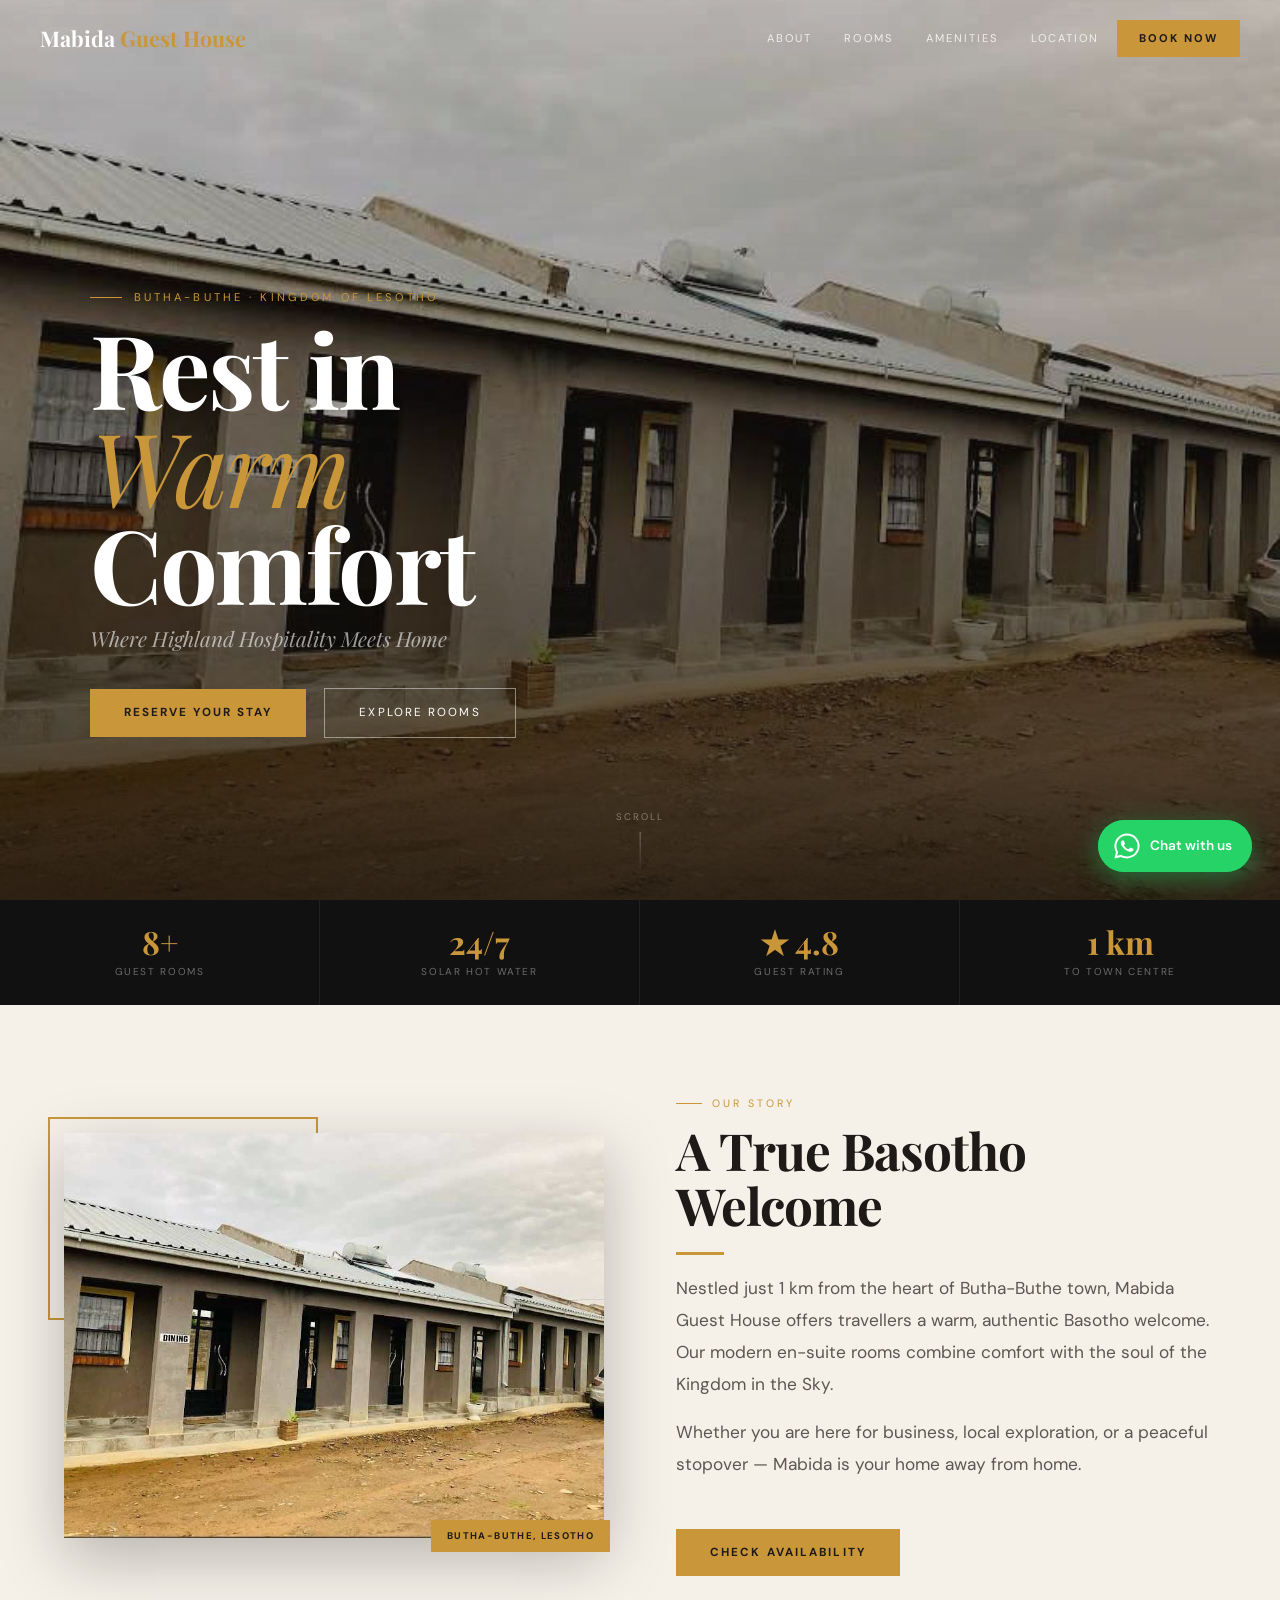
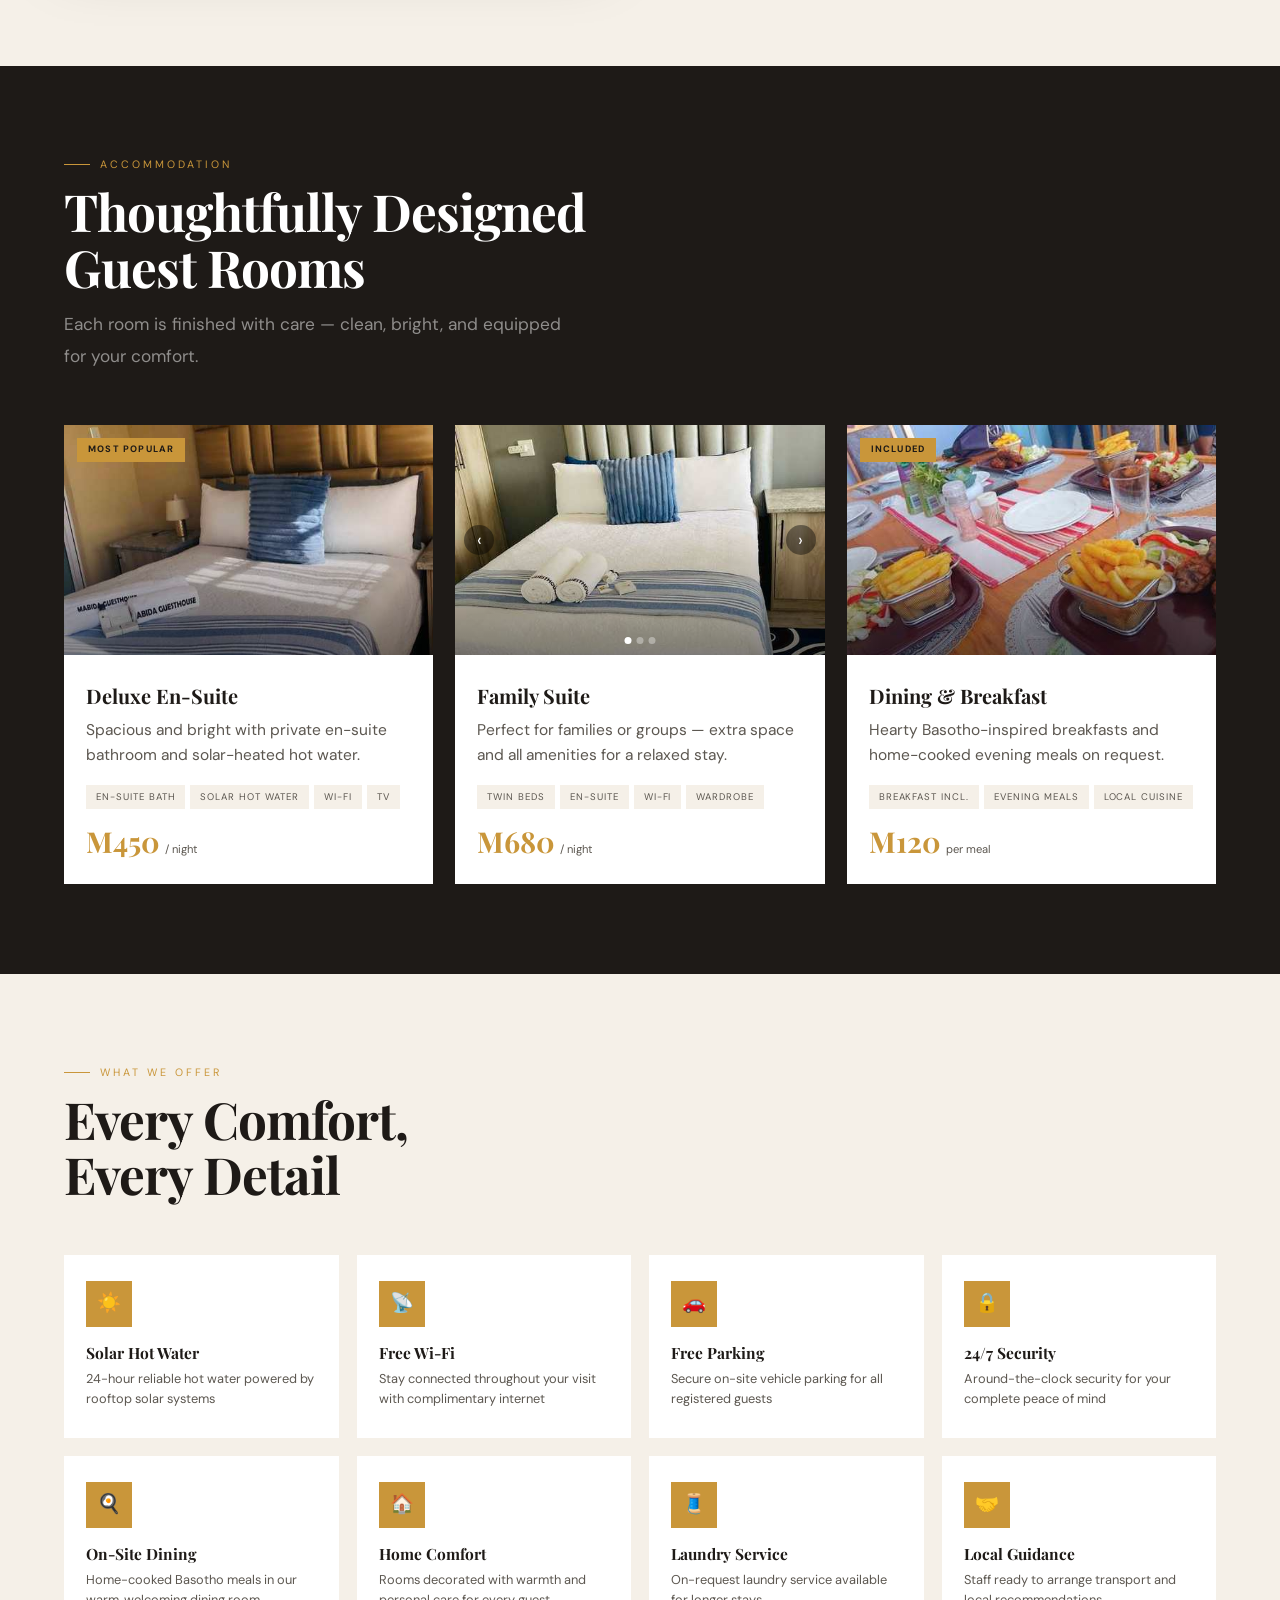
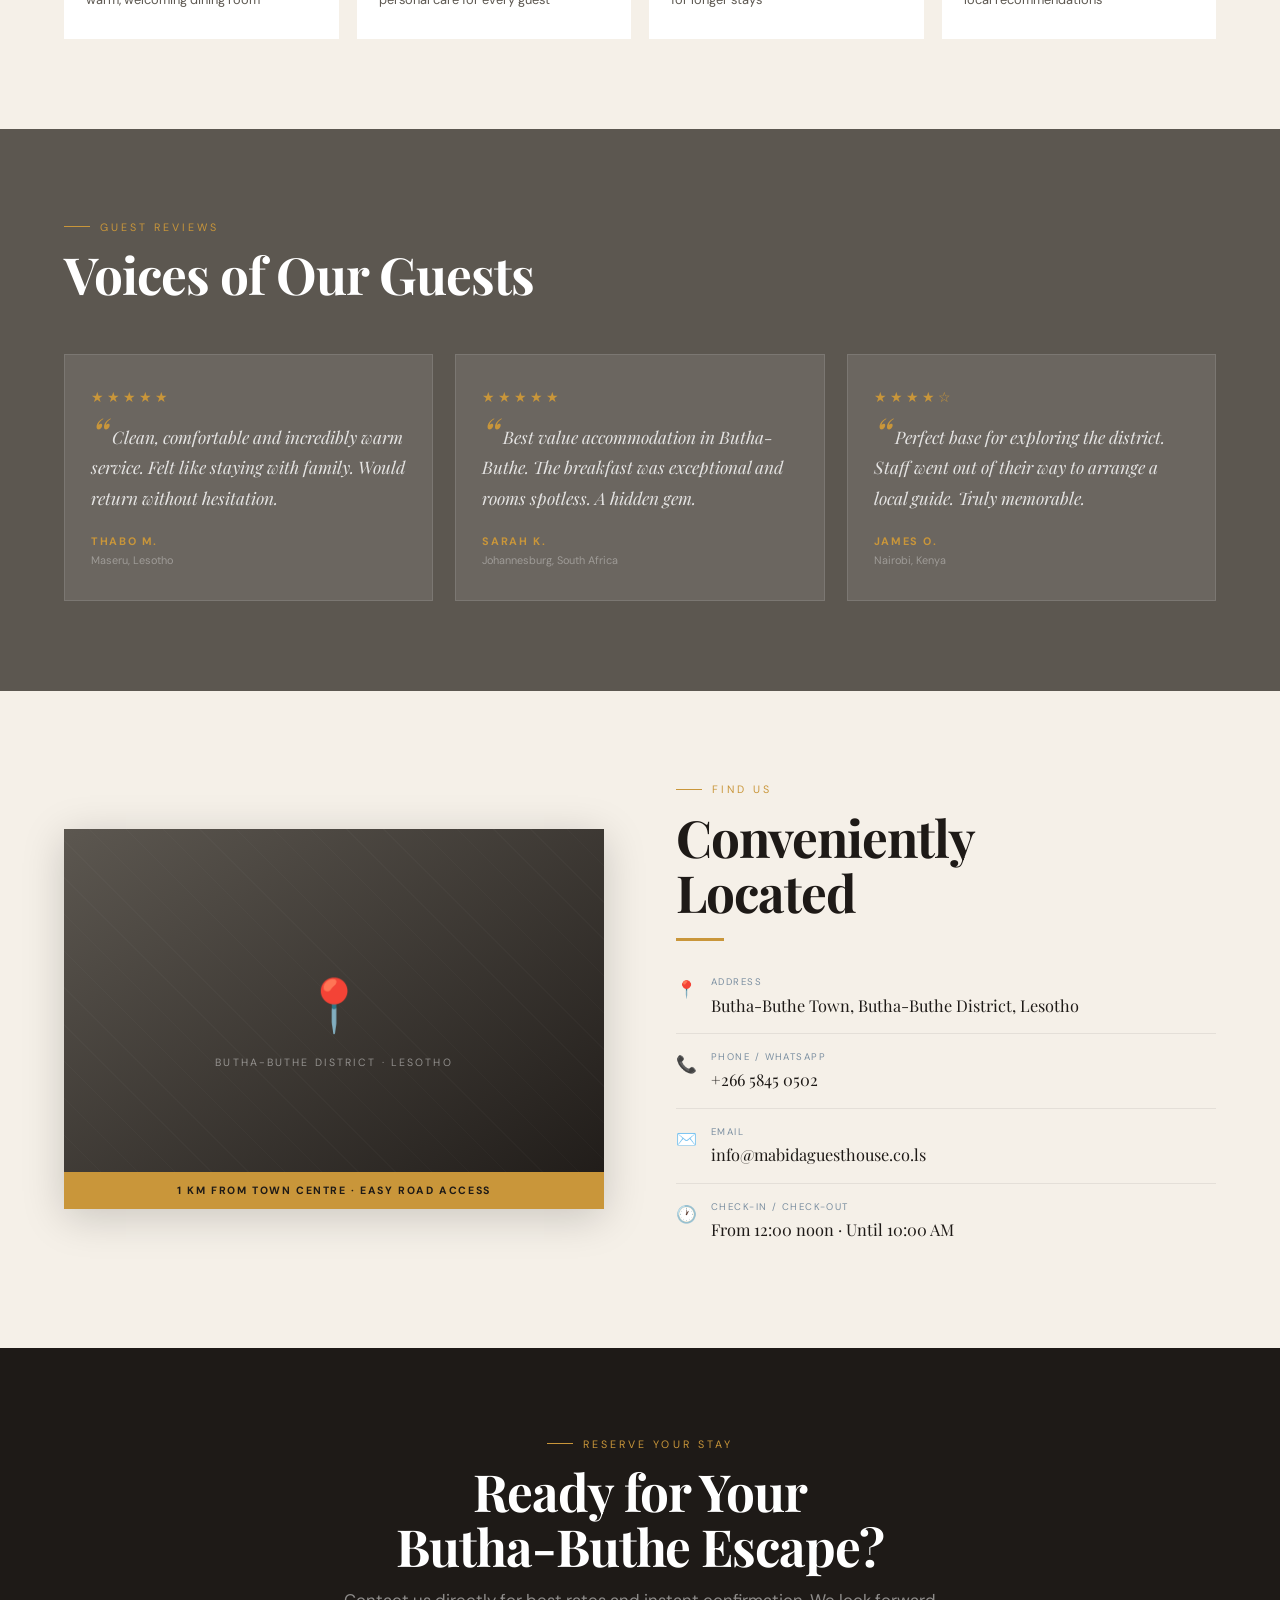
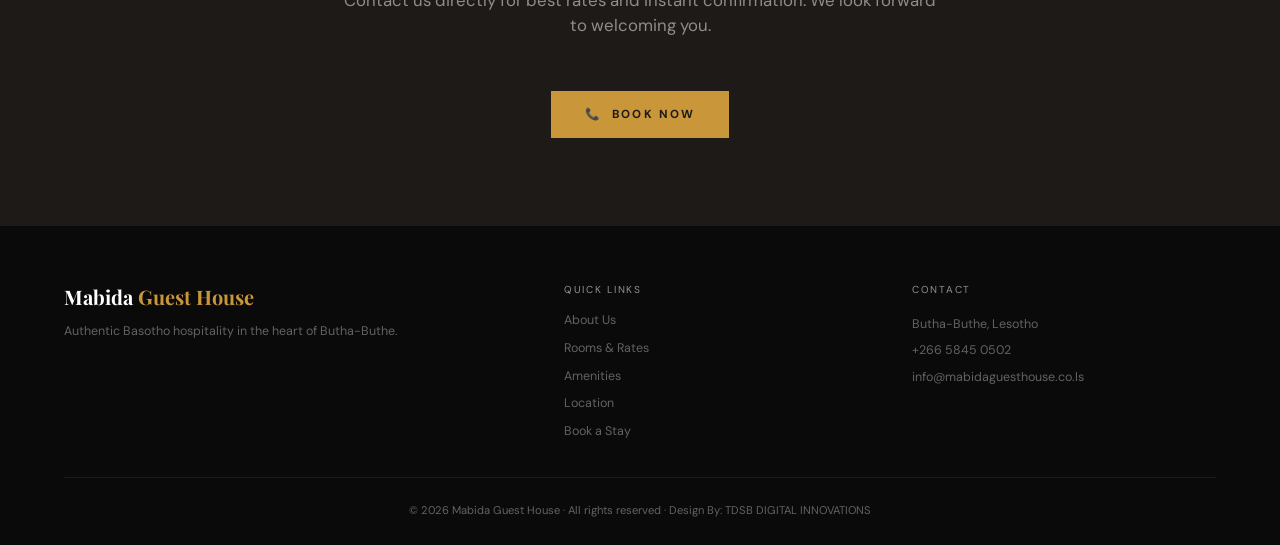
==== commit 2075587e: "Rename Mabida_Guest_House_v4.html to index.html" ====
--- a/index.html
+++ b/index.html
@@ -3,733 +3,213 @@
 <head>
 <meta charset="UTF-8">
 <meta name="viewport" content="width=device-width, initial-scale=1.0">
-<title>Mabida Guest House — Butha-Buthe, Lesotho</title>
+<title>Mabida Guest House</title>
+<link rel="preconnect" href="https://fonts.googleapis.com">
+<link href="https://fonts.googleapis.com/css2?family=Playfair+Display:ital,wght@0,700;1,400&family=DM+Sans:wght@300;400;600&display=swap" rel="stylesheet">
+<link href="https://cdn.jsdelivr.net/npm/bootstrap@5.3.2/dist/css/bootstrap.min.css" rel="stylesheet">
 <style>
-/* =============================================
-   RESET & BASE
-   ============================================= */
-*,*::before,*::after{margin:0;padding:0;box-sizing:border-box}
-html{scroll-behavior:smooth;font-size:16px}
-body{
-  font-family:Georgia,'Times New Roman',serif;
-  background:#F5F0E8;
-  color:#1E1A17;
-  overflow-x:hidden;
-  line-height:1.6;
+:root {
+  --gold: #C9963A;
+  --gold-light: #E8B96A;
+  --cream: #F5F0E8;
+  --charcoal: #1E1A17;
+  --dark: #111;
+  --grey: #5C5750;
+  --slate: #7B8FA1;
+  --white: #fff;
 }
-a{text-decoration:none;color:inherit}
-img{display:block;max-width:100%}
-ul{list-style:none}
-
-/* =============================================
-   CSS VARIABLES
-   ============================================= */
-:root{
-  --gold:#C9963A;
-  --gold-light:#E8B96A;
-  --cream:#F5F0E8;
-  --charcoal:#1E1A17;
-  --dark:#111;
-  --grey:#5C5750;
-  --slate:#7B8FA1;
-  --white:#ffffff;
-  --shadow:0 8px 40px rgba(0,0,0,0.18);
-  --shadow-lg:0 20px 60px rgba(0,0,0,0.28);
+*,*::before,*::after { box-sizing: border-box; margin: 0; padding: 0; }
+body { font-family: 'DM Sans', sans-serif; background: var(--cream); color: var(--charcoal); overflow-x: hidden; }
+h1,h2,h3 { font-family: 'Playfair Display', serif; }
+a { text-decoration: none; color: inherit; }
+img { display: block; max-width: 100%; }
+
+/* NAVBAR */
+.navbar {
+  position: fixed; top: 0; left: 0; right: 0; z-index: 1000;
+  display: flex; align-items: center; justify-content: space-between;
+  padding: 20px 40px;
+  transition: background .4s, padding .3s, box-shadow .4s;
 }
-
-/* =============================================
-   TYPOGRAPHY
-   ============================================= */
-.font-display{font-family:Georgia,'Times New Roman',serif;font-weight:700}
-.font-serif{font-family:Georgia,'Times New Roman',serif;font-weight:400}
-.font-sans{font-family:Helvetica Neue,Arial,sans-serif}
-
-/* =============================================
-   GRID SYSTEM (custom, no Bootstrap needed)
-   ============================================= */
-.container{width:100%;max-width:1200px;margin:0 auto;padding:0 24px}
-.container-fluid{width:100%;padding:0 32px}
-.row{display:flex;flex-wrap:wrap;margin:0 -12px}
-.col{flex:1;padding:0 12px}
-[class^="col-"]{padding:0 12px}
-.col-1{width:8.333%}.col-2{width:16.666%}.col-3{width:25%}.col-4{width:33.333%}
-.col-5{width:41.666%}.col-6{width:50%}.col-7{width:58.333%}.col-8{width:66.666%}
-.col-9{width:75%}.col-10{width:83.333%}.col-11{width:91.666%}.col-12{width:100%}
-
+.navbar.scrolled { background: rgba(17,17,17,.97); padding: 12px 40px; box-shadow: 0 2px 30px rgba(0,0,0,.4); }
+.nav-brand { font-family: 'Playfair Display', serif; font-size: 1.35rem; color: #fff; font-weight: 700; }
+.nav-brand span { color: var(--gold); }
+.nav-links { display: flex; align-items: center; gap: 4px; }
+.nav-links a { font-size: .7rem; letter-spacing: .18em; text-transform: uppercase; color: rgba(255,255,255,.8); padding: 8px 14px; transition: color .3s; }
+.nav-links a:hover { color: var(--gold); }
+.nav-book { background: var(--gold) !important; color: var(--charcoal) !important; font-weight: 700 !important; padding: 10px 22px !important; }
+.nav-book:hover { background: var(--gold-light) !important; }
+.nav-toggle { display: none; flex-direction: column; gap: 5px; cursor: pointer; background: none; border: none; padding: 4px; }
+.nav-toggle span { display: block; width: 24px; height: 2px; background: #fff; }
 @media(max-width:900px){
-  [class^="col-"]{width:100%}
-  .container-fluid{padding:0 16px}
+  .navbar { padding: 14px 20px; }
+  .navbar.scrolled { padding: 10px 20px; }
+  .nav-toggle { display: flex; }
+  .nav-links { display: none; flex-direction: column; position: fixed; inset: 0; background: rgba(17,17,17,.98); justify-content: center; align-items: center; z-index: 999; gap: 0; }
+  .nav-links.open { display: flex; }
+  .nav-links a { font-size: 1.1rem; padding: 18px 24px; }
 }
 
-/* =============================================
-   UTILITY CLASSES
-   ============================================= */
-.text-center{text-align:center}
-.text-white{color:#fff}
-.d-flex{display:flex}
-.align-center{align-items:center}
-.justify-center{justify-content:center}
-.gap-16{gap:16px}
-.gap-24{gap:24px}
-.gap-40{gap:40px}
-.mt-8{margin-top:8px}.mt-16{margin-top:16px}.mt-24{margin-top:24px}
-.mt-32{margin-top:32px}.mt-48{margin-top:48px}
-.mb-16{margin-bottom:16px}.mb-32{margin-bottom:32px}.mb-48{margin-bottom:48px}.mb-64{margin-bottom:64px}
-
-/* =============================================
-   NAVBAR
-   ============================================= */
-.navbar{
-  position:fixed;top:0;left:0;right:0;z-index:1000;
-  display:flex;align-items:center;justify-content:space-between;
-  padding:20px 40px;
-  transition:background 0.5s ease, padding 0.4s ease, box-shadow 0.4s ease;
-}
-.navbar.scrolled{
-  background:rgba(17,17,17,0.97);
-  padding:12px 40px;
-  box-shadow:0 2px 30px rgba(0,0,0,0.4);
-  backdrop-filter:blur(10px);
-}
-.nav-brand{
-  font-family:Georgia,serif;
-  font-size:1.4rem;
-  color:#fff;
-  font-weight:700;
-  letter-spacing:0.02em;
-}
-.nav-brand span{color:var(--gold)}
-.nav-links{
-  display:flex;align-items:center;gap:8px;
-}
-.nav-links a{
-  font-family:Helvetica Neue,Arial,sans-serif;
-  font-size:0.72rem;
-  letter-spacing:0.18em;
-  text-transform:uppercase;
-  color:rgba(255,255,255,0.8);
-  padding:8px 14px;
-  transition:color 0.3s;
-}
-.nav-links a:hover{color:var(--gold)}
-.nav-book{
-  background:var(--gold) !important;
-  color:var(--charcoal) !important;
-  font-weight:700 !important;
-  padding:10px 22px !important;
-  transition:background 0.3s !important;
-}
-.nav-book:hover{background:var(--gold-light) !important}
-
-/* Mobile nav toggle */
-.nav-toggle{
-  display:none;
-  flex-direction:column;gap:5px;cursor:pointer;
-  background:none;border:none;padding:4px;
-}
-.nav-toggle span{
-  display:block;width:24px;height:2px;
-  background:#fff;transition:0.3s;
-}
-@media(max-width:900px){
-  .navbar{padding:14px 20px}
-  .navbar.scrolled{padding:10px 20px}
-  .nav-toggle{display:flex}
-  .nav-links{
-    display:none;flex-direction:column;gap:0;
-    position:fixed;top:0;left:0;right:0;bottom:0;
-    background:rgba(17,17,17,0.98);
-    justify-content:center;align-items:center;
-    z-index:999;
-  }
-  .nav-links.open{display:flex}
-  .nav-links a{font-size:1.1rem;padding:16px 24px;letter-spacing:0.1em}
-}
-
-/* =============================================
-   HERO
-   ============================================= */
-.hero{
-  position:relative;
-  height:100vh;min-height:600px;
-  display:flex;align-items:flex-end;
-  overflow:hidden;
-}
-.hero-bg{
-  position:absolute;inset:0;
-  background:#2a2724;
-}
-.hero-bg img{
-  width:100%;height:100%;
-  object-fit:cover;object-position:center 35%;
-  opacity:0.75;
-  animation:heroZoom 16s ease-out forwards;
-  filter:saturate(0.8) contrast(1.05);
-}
-@keyframes heroZoom{
-  from{transform:scale(1.08)}
-  to{transform:scale(1.0)}
-}
-.hero-overlay{
-  position:absolute;inset:0;
-  background:linear-gradient(
-    180deg,
-    rgba(0,0,0,0.1) 0%,
-    rgba(17,11,7,0.2) 40%,
-    rgba(17,11,7,0.82) 100%
-  );
-}
-.hero-content{
-  position:relative;z-index:2;
-  padding:0 7vw 8vh;
-  animation:heroUp 1.1s ease-out both 0.2s;
-}
-@keyframes heroUp{
-  from{opacity:0;transform:translateY(50px)}
-  to{opacity:1;transform:translateY(0)}
-}
-.hero-eyebrow{
-  font-family:Helvetica Neue,Arial,sans-serif;
-  font-size:0.72rem;
-  letter-spacing:0.28em;
-  text-transform:uppercase;
-  color:var(--gold);
-  margin-bottom:16px;
-  display:flex;align-items:center;gap:12px;
-}
-.hero-eyebrow::before{
-  content:'';display:block;width:36px;height:1px;background:var(--gold);
-}
-.hero-h1{
-  font-family:Georgia,'Times New Roman',serif;
-  font-size:clamp(3.2rem,8vw,7rem);
-  font-weight:700;
-  color:#fff;
-  line-height:0.95;
-  letter-spacing:-0.025em;
-}
-.hero-h1 em{
-  font-style:italic;
-  color:var(--gold);
-  font-weight:400;
-}
-.hero-tagline{
-  font-family:Georgia,serif;
-  font-size:clamp(1rem,2vw,1.4rem);
-  font-weight:400;
-  font-style:italic;
-  color:rgba(255,255,255,0.65);
-  margin-top:12px;
-  letter-spacing:0.03em;
-}
-.hero-actions{
-  margin-top:36px;
-  display:flex;align-items:center;gap:20px;flex-wrap:wrap;
-}
-.btn-gold{
-  background:var(--gold);
-  color:var(--charcoal);
-  border:none;
-  padding:16px 36px;
-  font-family:Helvetica Neue,Arial,sans-serif;
-  font-weight:700;
-  font-size:0.75rem;
-  letter-spacing:0.18em;
-  text-transform:uppercase;
-  cursor:pointer;
-  display:inline-block;
-  transition:background 0.3s,transform 0.25s;
-}
-.btn-gold:hover{background:var(--gold-light);transform:translateY(-3px)}
-.btn-outline{
-  background:transparent;
-  color:#fff;
-  border:1.5px solid rgba(255,255,255,0.45);
-  padding:16px 36px;
-  font-family:Helvetica Neue,Arial,sans-serif;
-  font-weight:400;
-  font-size:0.75rem;
-  letter-spacing:0.18em;
-  text-transform:uppercase;
-  cursor:pointer;
-  display:inline-block;
-  transition:border-color 0.3s,color 0.3s,transform 0.25s;
-}
-.btn-outline:hover{border-color:var(--gold);color:var(--gold);transform:translateY(-3px)}
-.scroll-hint{
-  position:absolute;bottom:28px;left:50%;transform:translateX(-50%);
-  z-index:2;display:flex;flex-direction:column;align-items:center;gap:8px;
-  color:rgba(255,255,255,0.4);
-  font-family:Helvetica Neue,Arial,sans-serif;
-  font-size:0.62rem;letter-spacing:0.22em;text-transform:uppercase;
-  animation:scrollBounce 2.5s infinite;
-}
-.scroll-hint::after{
-  content:'';width:1px;height:44px;
-  background:linear-gradient(to bottom,rgba(255,255,255,0.35),transparent);
-}
-@keyframes scrollBounce{
-  0%,100%{transform:translateX(-50%) translateY(0)}
-  50%{transform:translateX(-50%) translateY(10px)}
-}
-
-/* =============================================
-   STATS BAR
-   ============================================= */
-.stats-bar{
-  background:#111;
-  padding:0;
-}
-.stats-inner{
-  display:grid;grid-template-columns:repeat(4,1fr);
-}
-.stat-cell{
-  text-align:center;
-  padding:28px 20px;
-  border-right:1px solid rgba(255,255,255,0.08);
-  transition:background 0.3s;
-}
-.stat-cell:last-child{border-right:none}
-.stat-cell:hover{background:rgba(201,150,58,0.08)}
-.stat-num{
-  font-family:Georgia,serif;
-  font-size:2.1rem;
-  color:var(--gold);
-  line-height:1;
-  font-weight:700;
-}
-.stat-lbl{
-  font-family:Helvetica Neue,Arial,sans-serif;
-  font-size:0.65rem;
-  letter-spacing:0.18em;
-  text-transform:uppercase;
-  color:rgba(255,255,255,0.4);
-  margin-top:6px;
-}
-@media(max-width:600px){
-  .stats-inner{grid-template-columns:repeat(2,1fr)}
-  .stat-cell:nth-child(2){border-right:none}
-  .stat-cell:nth-child(3){border-right:1px solid rgba(255,255,255,0.08)}
-}
-
-/* =============================================
-   SECTION SHARED
-   ============================================= */
-section{padding:100px 0}
-.eyebrow{
-  font-family:Helvetica Neue,Arial,sans-serif;
-  font-size:0.68rem;
-  letter-spacing:0.28em;
-  text-transform:uppercase;
-  color:var(--gold);
-  margin-bottom:14px;
-  display:flex;align-items:center;gap:12px;
-}
-.eyebrow::before{content:'';display:block;width:28px;height:1px;background:var(--gold)}
-.sec-title{
-  font-family:Georgia,'Times New Roman',serif;
-  font-size:clamp(2rem,4.5vw,3.4rem);
-  font-weight:700;
-  color:var(--charcoal);
-  line-height:1.08;
-  letter-spacing:-0.02em;
-  margin-bottom:16px;
-}
-.sec-body{
-  font-family:Georgia,serif;
-  font-size:1.15rem;
-  font-weight:400;
-  color:var(--grey);
-  line-height:1.85;
-}
-.gold-bar{
-  width:52px;height:3px;
-  background:var(--gold);
-  margin:20px 0;
-}
-
-/* =============================================
-   ABOUT SECTION
-   ============================================= */
-.about-sec{background:var(--cream)}
-.about-layout{
-  display:grid;
-  grid-template-columns:1fr 1fr;
-  gap:80px;
-  align-items:center;
-}
-.about-img-wrap{
-  position:relative;
-}
-.about-img-wrap::before{
-  content:'';
-  position:absolute;
-  top:-18px;left:-18px;
-  width:55%;height:55%;
-  border:2px solid var(--gold);
-  z-index:0;
-}
-.about-img-wrap::after{
-  content:'Est. 2023';
-  position:absolute;
-  bottom:-16px;right:-8px;
-  background:var(--gold);
-  color:var(--charcoal);
-  font-family:Helvetica Neue,Arial,sans-serif;
-  font-size:0.62rem;
-  font-weight:700;
-  letter-spacing:0.16em;
-  text-transform:uppercase;
-  padding:10px 18px;
-  z-index:2;
-}
-.about-img-wrap img{
-  width:100%;
-  aspect-ratio:4/3;
-  object-fit:cover;
-  position:relative;z-index:1;
-  filter:saturate(0.85) contrast(1.05);
-  box-shadow:var(--shadow-lg);
-}
-@media(max-width:900px){
-  .about-layout{grid-template-columns:1fr;gap:60px}
-  .about-img-wrap::before{display:none}
-  .about-img-wrap::after{right:0}
-}
-
-/* =============================================
-   ROOMS SECTION
-   ============================================= */
-.rooms-sec{background:var(--charcoal)}
-.rooms-sec .sec-title{color:#fff}
-.rooms-sec .sec-body{color:rgba(255,255,255,0.55)}
-.rooms-sec .eyebrow{color:var(--gold)}
-.rooms-grid{
-  display:grid;
-  grid-template-columns:repeat(3,1fr);
-  gap:24px;
-  margin-top:56px;
-}
-@media(max-width:900px){.rooms-grid{grid-template-columns:1fr}}
-.room-card{
-  background:#fff;
-  overflow:hidden;
-  transition:transform 0.4s ease,box-shadow 0.4s ease;
-  cursor:pointer;
-}
-.room-card:hover{transform:translateY(-10px);box-shadow:var(--shadow-lg)}
-.room-card-img{
-  height:240px;
-  position:relative;
-  overflow:hidden;
-  background:#222;
-}
-.room-card-img img{
-  width:100%;height:100%;
-  object-fit:cover;display:block;
-  transition:transform 0.6s ease;
-}
-.room-card:hover .room-card-img > img{transform:scale(1.06)}
-.room-card-img-overlay{
-  position:absolute;inset:0;
-  background:linear-gradient(to top,rgba(0,0,0,0.45) 0%,transparent 55%);
-  z-index:1;pointer-events:none;
-}
-.suite-slider{position:absolute;inset:0;}
-.suite-slide{width:100%;height:100%;object-fit:cover;position:absolute;inset:0;opacity:0;transition:opacity 0.7s ease;}
-.suite-slide.active{opacity:1;}
-.room-badge{
-  position:absolute;top:14px;left:14px;
-  background:var(--gold);
-  color:var(--charcoal);
-  font-family:Helvetica Neue,Arial,sans-serif;
-  font-size:0.6rem;font-weight:700;
-  letter-spacing:0.14em;text-transform:uppercase;
-  padding:5px 12px;
-}
-.room-body{padding:28px 24px}
-.room-name{
-  font-family:Georgia,serif;
-  font-size:1.3rem;font-weight:700;
-  color:var(--charcoal);margin-bottom:8px;
-}
-.room-desc{
-  font-family:Georgia,serif;
-  font-size:1rem;
-  color:var(--grey);
-  line-height:1.65;
-  margin-bottom:18px;
-}
-.room-tags{display:flex;flex-wrap:wrap;gap:6px;margin-bottom:20px}
-.tag{
-  background:var(--cream);
-  color:var(--grey);
-  font-family:Helvetica Neue,Arial,sans-serif;
-  font-size:0.62rem;
-  letter-spacing:0.1em;text-transform:uppercase;
-  padding:5px 10px;
-}
-.room-price{display:flex;align-items:baseline;gap:6px}
-.price-amt{
-  font-family:Georgia,serif;
-  font-size:1.9rem;
-  color:var(--gold);line-height:1;font-weight:700;
-}
-.price-unit{
-  font-family:Helvetica Neue,Arial,sans-serif;
-  font-size:0.72rem;color:var(--grey);
-  letter-spacing:0.08em;
-}
-
-/* =============================================
-   AMENITIES
-   ============================================= */
-.amenities-sec{background:var(--cream)}
-.amenities-grid{
-  display:grid;
-  grid-template-columns:repeat(4,1fr);
-  gap:20px;
-  margin-top:56px;
-}
-@media(max-width:1000px){.amenities-grid{grid-template-columns:repeat(2,1fr)}}
-@media(max-width:600px){.amenities-grid{grid-template-columns:1fr}}
-.amenity-card{
-  background:#fff;
-  padding:28px 24px;
-  border-bottom:3px solid transparent;
-  transition:border-color 0.3s,transform 0.3s,box-shadow 0.3s;
-}
-.amenity-card:hover{
-  border-color:var(--gold);
-  transform:translateY(-5px);
-  box-shadow:0 10px 30px rgba(0,0,0,0.1);
-}
-.amenity-ico{
-  width:50px;height:50px;
-  background:var(--gold);
-  display:flex;align-items:center;justify-content:center;
-  font-size:1.3rem;
-  margin-bottom:16px;
-  flex-shrink:0;
-}
-.amenity-name{
-  font-family:Georgia,serif;
-  font-size:1rem;font-weight:700;
-  color:var(--charcoal);margin-bottom:6px;
-}
-.amenity-desc{
-  font-family:Helvetica Neue,Arial,sans-serif;
-  font-size:0.82rem;
-  color:var(--grey);line-height:1.55;
-}
-
-/* =============================================
-   TESTIMONIALS
-   ============================================= */
-.reviews-sec{background:var(--grey)}
-.reviews-sec .sec-title{color:#fff}
-.reviews-sec .eyebrow{color:var(--gold)}
-.reviews-grid{
-  display:grid;
-  grid-template-columns:repeat(3,1fr);
-  gap:24px;
-  margin-top:56px;
-}
-@media(max-width:900px){.reviews-grid{grid-template-columns:1fr}}
-.review-card{
-  background:rgba(255,255,255,0.09);
-  border:1px solid rgba(255,255,255,0.12);
-  padding:36px 28px;
-  transition:background 0.3s;
-}
-.review-card:hover{background:rgba(255,255,255,0.14)}
-.stars{
-  color:var(--gold);
-  font-size:0.9rem;
-  letter-spacing:3px;
-  margin-bottom:16px;
-}
-.review-text{
-  font-family:Georgia,serif;
-  font-size:1.15rem;
-  font-style:italic;
-  color:rgba(255,255,255,0.82);
-  line-height:1.75;
-  margin-bottom:22px;
-  position:relative;
-}
-.review-text::before{
-  content:'\201C';
-  font-size:3rem;line-height:0.4;
-  vertical-align:-0.45rem;
-  color:var(--gold);
-  margin-right:4px;
-}
-.reviewer{
-  font-family:Helvetica Neue,Arial,sans-serif;
-  font-size:0.7rem;font-weight:700;
-  letter-spacing:0.16em;text-transform:uppercase;
-  color:var(--gold);
-}
-.reviewer-origin{
-  font-size:0.7rem;color:rgba(255,255,255,0.38);
-  margin-top:4px;
-  font-family:Helvetica Neue,Arial,sans-serif;
-}
-
-/* =============================================
-   LOCATION
-   ============================================= */
-.location-sec{background:var(--cream)}
-.location-layout{
-  display:grid;
-  grid-template-columns:1fr 1fr;
-  gap:80px;
-  align-items:center;
-}
-@media(max-width:900px){.location-layout{grid-template-columns:1fr;gap:50px}}
-.map-box{
-  background:linear-gradient(145deg,var(--grey),var(--charcoal));
-  height:400px;
-  display:flex;align-items:center;justify-content:center;
-  position:relative;overflow:hidden;
-  box-shadow:var(--shadow);
-}
-.map-box::before{
-  content:'';
-  position:absolute;inset:0;
-  background:repeating-linear-gradient(
-    45deg,
-    rgba(255,255,255,0.02) 0,
-    rgba(255,255,255,0.02) 1px,
-    transparent 1px,
-    transparent 28px
-  );
-}
-.map-pin-wrap{text-align:center;position:relative;z-index:1}
-.map-pin{font-size:3.5rem;animation:pinDrop 0.8s ease-out}
-@keyframes pinDrop{from{opacity:0;transform:translateY(-30px)}to{opacity:1;transform:translateY(0)}}
-.map-pin-label{
-  margin-top:12px;
-  font-family:Helvetica Neue,Arial,sans-serif;
-  font-size:0.68rem;letter-spacing:0.2em;
-  text-transform:uppercase;
-  color:rgba(255,255,255,0.5);
-}
-.map-bottom-tag{
-  position:absolute;bottom:0;left:0;right:0;
-  background:var(--gold);
-  color:var(--charcoal);
-  font-family:Helvetica Neue,Arial,sans-serif;
-  font-size:0.68rem;font-weight:700;
-  letter-spacing:0.16em;text-transform:uppercase;
-  padding:12px 20px;text-align:center;
-}
-.contact-list{margin-top:8px}
-.contact-item{
-  display:flex;gap:16px;align-items:flex-start;
-  padding:18px 0;
-  border-bottom:1px solid rgba(0,0,0,0.07);
-}
-.contact-item:last-child{border:none}
-.c-ico{font-size:1.1rem;flex-shrink:0;margin-top:2px}
-.c-label{
-  font-family:Helvetica Neue,Arial,sans-serif;
-  font-size:0.62rem;letter-spacing:0.16em;text-transform:uppercase;
-  color:var(--slate);margin-bottom:4px;
-}
-.c-val{
-  font-family:Georgia,serif;font-size:1.05rem;
-  color:var(--charcoal);
-}
-
-/* =============================================
-   BOOKING CTA
-   ============================================= */
-.cta-sec{
-  background:var(--charcoal);
-  padding:90px 0;
-  text-align:center;
-}
-.cta-sec .sec-title{color:#fff}
-.cta-sec .sec-body{color:rgba(255,255,255,0.55)}
-.cta-sec .eyebrow{justify-content:center}
-.phone-below{
-  margin-top:20px;
-  font-family:Georgia,serif;
-  font-size:1.1rem;font-style:italic;
-  color:rgba(255,255,255,0.4);
-}
-.phone-below a{color:var(--gold);font-weight:700}
-
-/* =============================================
-   FOOTER
-   ============================================= */
-footer{
-  background:#0a0a0a;
-  padding:60px 0 28px;
-  color:rgba(255,255,255,0.38);
-  font-family:Helvetica Neue,Arial,sans-serif;
-  font-size:0.8rem;
-}
-.footer-grid{
-  display:grid;
-  grid-template-columns:1.5fr 1fr 1fr;
-  gap:48px;
-  padding-bottom:40px;
-  border-bottom:1px solid rgba(255,255,255,0.07);
-  margin-bottom:28px;
-}
-@media(max-width:900px){.footer-grid{grid-template-columns:1fr}}
-.footer-brand{
-  font-family:Georgia,serif;
-  font-size:1.3rem;color:#fff;font-weight:700;
-  margin-bottom:10px;
-}
-.footer-brand span{color:var(--gold)}
-.footer-col-title{
-  font-size:0.65rem;letter-spacing:0.18em;
-  text-transform:uppercase;
-  color:rgba(255,255,255,0.6);
-  margin-bottom:16px;
-}
-.footer-links{display:flex;flex-direction:column;gap:10px}
-.footer-links a{color:rgba(255,255,255,0.38);transition:color 0.3s}
-.footer-links a:hover{color:var(--gold)}
-.footer-copy{text-align:center;font-size:0.72rem}
-
-/* =============================================
-   SCROLL ANIMATIONS
-   ============================================= */
-.reveal{
-  opacity:0;transform:translateY(36px);
-  transition:opacity 0.85s ease,transform 0.85s ease;
-}
-.reveal.from-left{transform:translateX(-36px)}
-.reveal.from-right{transform:translateX(36px)}
-.reveal.visible{opacity:1;transform:none}
-.delay-1{transition-delay:0.12s}
-.delay-2{transition-delay:0.24s}
-.delay-3{transition-delay:0.36s}
-.delay-4{transition-delay:0.48s}
-
-/* ── Room image slider ── */
-.slider-btn{
-  position:absolute;top:50%;transform:translateY(-50%);
-  z-index:3;background:rgba(0,0,0,0.45);border:none;
-  color:#fff;width:30px;height:30px;border-radius:50%;
-  cursor:pointer;font-size:1.1rem;line-height:1;
-  display:flex;align-items:center;justify-content:center;
-  transition:background 0.2s;
-}
-.slider-btn:hover{background:rgba(201,150,58,0.75)}
-.slider-prev{left:10px}
-.slider-next{right:10px}
+/* HERO */
+.hero { position: relative; height: 100vh; min-height: 580px; display: flex; align-items: flex-end; overflow: hidden; }
+.hero-bg { position: absolute; inset: 0; background: #2a2724; }
+.hero-bg img { width: 100%; height: 100%; object-fit: cover; object-position: center 35%; opacity: .8; animation: heroZoom 14s ease-out forwards; }
+@keyframes heroZoom { from{transform:scale(1.07)} to{transform:scale(1)} }
+.hero-overlay { position: absolute; inset: 0; background: linear-gradient(180deg, rgba(0,0,0,.05) 0%, rgba(17,11,7,.2) 40%, rgba(17,11,7,.82) 100%); }
+.hero-content { position: relative; z-index: 2; padding: 0 7vw 8vh; animation: heroUp 1s ease-out both .2s; }
+@keyframes heroUp { from{opacity:0;transform:translateY(45px)} to{opacity:1;transform:none} }
+.hero-eyebrow { font-size: .7rem; letter-spacing: .28em; text-transform: uppercase; color: var(--gold); margin-bottom: 14px; display: flex; align-items: center; gap: 12px; }
+.hero-eyebrow::before { content:''; display:block; width:32px; height:1px; background:var(--gold); }
+.hero-h1 { font-family: 'Playfair Display', serif; font-weight: 700; font-size: clamp(3rem, 8vw, 6.5rem); color: #fff; line-height: .95; letter-spacing: -.02em; }
+.hero-h1 em { font-style: italic; color: var(--gold); font-weight: 400; }
+.hero-tagline { font-family: 'Playfair Display', serif; font-style: italic; font-size: clamp(.95rem, 2vw, 1.3rem); color: rgba(255,255,255,.6); margin-top: 12px; }
+.hero-actions { margin-top: 34px; display: flex; gap: 18px; flex-wrap: wrap; align-items: center; }
+.btn-gold { background: var(--gold); color: var(--charcoal); border: none; padding: 15px 34px; font-weight: 700; font-size: .73rem; letter-spacing: .18em; text-transform: uppercase; cursor: pointer; display: inline-block; transition: background .3s, transform .25s; }
+.btn-gold:hover { background: var(--gold-light); transform: translateY(-3px); color: var(--charcoal); }
+.btn-outline { background: transparent; color: #fff; border: 1.5px solid rgba(255,255,255,.45); padding: 15px 34px; font-size: .73rem; letter-spacing: .18em; text-transform: uppercase; cursor: pointer; display: inline-block; transition: border-color .3s, color .3s, transform .25s; }
+.btn-outline:hover { border-color: var(--gold); color: var(--gold); transform: translateY(-3px); }
+.scroll-hint { position: absolute; bottom: 28px; left: 50%; transform: translateX(-50%); z-index: 2; display: flex; flex-direction: column; align-items: center; gap: 8px; color: rgba(255,255,255,.38); font-size: .6rem; letter-spacing: .22em; text-transform: uppercase; animation: scrollBounce 2.5s infinite; }
+.scroll-hint::after { content:''; width:1px; height:40px; background: linear-gradient(to bottom, rgba(255,255,255,.35), transparent); }
+@keyframes scrollBounce { 0%,100%{transform:translateX(-50%) translateY(0)} 50%{transform:translateX(-50%) translateY(9px)} }
+
+/* STATS BAR */
+.stats-bar { background: #111; }
+.stats-inner { display: grid; grid-template-columns: repeat(4,1fr); }
+.stat-cell { text-align: center; padding: 26px 16px; border-right: 1px solid rgba(255,255,255,.07); transition: background .3s; }
+.stat-cell:last-child { border-right: none; }
+.stat-cell:hover { background: rgba(201,150,58,.08); }
+.stat-num { font-family: 'Playfair Display', serif; font-size: 2rem; color: var(--gold); font-weight: 700; line-height: 1; }
+.stat-lbl { font-size: .63rem; letter-spacing: .16em; text-transform: uppercase; color: rgba(255,255,255,.38); margin-top: 6px; }
+@media(max-width:600px){ .stats-inner { grid-template-columns: repeat(2,1fr); } .stat-cell:nth-child(2){border-right:none} .stat-cell:nth-child(3){border-right:1px solid rgba(255,255,255,.07)} }
+
+/* SECTIONS */
+section { padding: 90px 0; }
+.container { width:100%; max-width:1200px; margin:0 auto; padding:0 24px; }
+.eyebrow { font-size: .67rem; letter-spacing: .28em; text-transform: uppercase; color: var(--gold); margin-bottom: 12px; display: flex; align-items: center; gap: 10px; }
+.eyebrow::before { content:''; display:block; width:26px; height:1px; background:var(--gold); }
+.sec-title { font-family: 'Playfair Display', serif; font-weight: 700; font-size: clamp(1.9rem,4vw,3.2rem); line-height: 1.08; letter-spacing: -.02em; margin-bottom: 14px; }
+.sec-body { font-size: 1.08rem; color: var(--grey); line-height: 1.85; }
+.gold-bar { width: 48px; height: 3px; background: var(--gold); margin: 18px 0; }
+
+/* ABOUT */
+.about-sec { background: var(--cream); }
+.about-layout { display: grid; grid-template-columns: 1fr 1fr; gap: 72px; align-items: center; }
+.about-img-wrap { position: relative; }
+.about-img-wrap::before { content:''; position:absolute; top:-16px; left:-16px; width:50%; height:50%; border:2px solid var(--gold); z-index:0; }
+.about-img-wrap::after { content:'Butha-Buthe, Lesotho'; position:absolute; bottom:-14px; right:-6px; background:var(--gold); color:var(--charcoal); font-size:.6rem; font-weight:700; letter-spacing:.14em; text-transform:uppercase; padding:9px 16px; z-index:2; }
+.about-img-wrap img { width:100%; aspect-ratio:4/3; object-fit:cover; position:relative; z-index:1; box-shadow:0 20px 60px rgba(0,0,0,.25); }
+@media(max-width:900px){ .about-layout{grid-template-columns:1fr;gap:52px} .about-img-wrap::before{display:none} .about-img-wrap::after{right:0} }
+
+/* ROOMS */
+.rooms-sec { background: var(--charcoal); }
+.rooms-sec .sec-title { color: #fff; }
+.rooms-sec .sec-body { color: rgba(255,255,255,.5); }
+.rooms-sec .eyebrow { color: var(--gold); }
+.rooms-grid { display:grid; grid-template-columns:repeat(3,1fr); gap:22px; margin-top:52px; }
+@media(max-width:900px){ .rooms-grid{grid-template-columns:1fr} }
+.room-card { background: #fff; overflow: hidden; transition: transform .4s, box-shadow .4s; cursor: pointer; }
+.room-card:hover { transform: translateY(-8px); box-shadow: 0 20px 55px rgba(0,0,0,.28); }
+.room-card-img { height: 230px; position: relative; overflow: hidden; background: #222; }
+.room-card-img > img { width:100%; height:100%; object-fit:cover; display:block; transition:transform .6s ease; }
+.room-card:hover .room-card-img > img { transform: scale(1.06); }
+.room-card-img-overlay { position:absolute; inset:0; background:linear-gradient(to top,rgba(0,0,0,.45) 0%,transparent 55%); z-index:1; pointer-events:none; }
+.room-badge { position:absolute; top:13px; left:13px; z-index:2; background:var(--gold); color:var(--charcoal); font-size:.58rem; font-weight:700; letter-spacing:.13em; text-transform:uppercase; padding:5px 11px; }
+.suite-slider { position:absolute; inset:0; }
+.suite-slide { width:100%; height:100%; object-fit:cover; position:absolute; inset:0; opacity:0; transition:opacity .7s ease; display:block; }
+.suite-slide.active { opacity:1; }
+.slider-dots { position:absolute; bottom:11px; left:50%; transform:translateX(-50%); display:flex; gap:5px; z-index:3; }
+.slider-dot { width:7px; height:7px; border-radius:50%; background:#fff; opacity:.35; cursor:pointer; transition:opacity .3s; border:none; padding:0; }
+.slider-dot.active { opacity:1; }
+.slider-btn { position:absolute; top:50%; transform:translateY(-50%); z-index:3; background:rgba(0,0,0,.42); border:none; color:#fff; width:30px; height:30px; border-radius:50%; cursor:pointer; font-size:1.1rem; display:flex; align-items:center; justify-content:center; transition:background .2s; }
+.slider-btn:hover { background:rgba(201,150,58,.75); }
+.slider-prev { left:9px; } .slider-next { right:9px; }
+.room-body { padding:26px 22px; }
+.room-name { font-family:'Playfair Display',serif; font-size:1.25rem; font-weight:700; color:var(--charcoal); margin-bottom:7px; }
+.room-desc { font-size:.97rem; color:var(--grey); line-height:1.65; margin-bottom:16px; }
+.room-tags { display:flex; flex-wrap:wrap; gap:5px; margin-bottom:18px; }
+.tag { background:var(--cream); color:var(--grey); font-size:.6rem; letter-spacing:.1em; text-transform:uppercase; padding:5px 10px; }
+.room-price { display:flex; align-items:baseline; gap:5px; }
+.price-amt { font-family:'Playfair Display',serif; font-size:1.8rem; color:var(--gold); line-height:1; font-weight:700; }
+.price-unit { font-size:.7rem; color:var(--grey); }
+
+/* AMENITIES */
+.amenities-sec { background: var(--cream); }
+.amenities-grid { display:grid; grid-template-columns:repeat(4,1fr); gap:18px; margin-top:52px; }
+@media(max-width:1000px){ .amenities-grid{grid-template-columns:repeat(2,1fr)} }
+@media(max-width:600px){ .amenities-grid{grid-template-columns:1fr} }
+.amenity-card { background:#fff; padding:26px 22px; border-bottom:3px solid transparent; transition:border-color .3s,transform .3s,box-shadow .3s; }
+.amenity-card:hover { border-color:var(--gold); transform:translateY(-4px); box-shadow:0 10px 28px rgba(0,0,0,.09); }
+.amenity-ico { width:46px; height:46px; background:var(--gold); display:flex; align-items:center; justify-content:center; font-size:1.2rem; margin-bottom:14px; }
+.amenity-name { font-family:'Playfair Display',serif; font-size:.97rem; font-weight:700; color:var(--charcoal); margin-bottom:5px; }
+.amenity-desc { font-size:.8rem; color:var(--grey); line-height:1.55; }
+
+/* REVIEWS */
+.reviews-sec { background: var(--grey); }
+.reviews-sec .sec-title { color: #fff; }
+.reviews-sec .eyebrow { color: var(--gold); }
+.reviews-grid { display:grid; grid-template-columns:repeat(3,1fr); gap:22px; margin-top:52px; }
+@media(max-width:900px){ .reviews-grid{grid-template-columns:1fr} }
+.review-card { background:rgba(255,255,255,.09); border:1px solid rgba(255,255,255,.11); padding:32px 26px; transition:background .3s; }
+.review-card:hover { background:rgba(255,255,255,.14); }
+.stars { color:var(--gold); font-size:.88rem; letter-spacing:3px; margin-bottom:14px; }
+.review-text { font-family:'Playfair Display',serif; font-size:1.08rem; font-style:italic; color:rgba(255,255,255,.82); line-height:1.75; margin-bottom:20px; }
+.review-text::before { content:'“'; font-size:2.8rem; line-height:.35; vertical-align:-.4rem; color:var(--gold); margin-right:3px; }
+.reviewer { font-size:.68rem; font-weight:700; letter-spacing:.15em; text-transform:uppercase; color:var(--gold); }
+.reviewer-origin { font-size:.68rem; color:rgba(255,255,255,.35); margin-top:3px; }
+
+/* LOCATION */
+.location-sec { background: var(--cream); }
+.location-layout { display:grid; grid-template-columns:1fr 1fr; gap:72px; align-items:center; }
+@media(max-width:900px){ .location-layout{grid-template-columns:1fr;gap:44px} }
+.map-box { background:linear-gradient(145deg,var(--grey),var(--charcoal)); height:380px; display:flex; align-items:center; justify-content:center; position:relative; overflow:hidden; box-shadow:0 8px 40px rgba(0,0,0,.18); }
+.map-box::before { content:''; position:absolute; inset:0; background:repeating-linear-gradient(45deg,rgba(255,255,255,.02) 0,rgba(255,255,255,.02) 1px,transparent 1px,transparent 26px); }
+.map-pin-wrap { text-align:center; position:relative; z-index:1; }
+.map-pin { font-size:3.2rem; animation:pinDrop .8s ease-out; }
+@keyframes pinDrop { from{opacity:0;transform:translateY(-26px)} to{opacity:1;transform:none} }
+.map-pin-label { margin-top:10px; font-size:.66rem; letter-spacing:.2em; text-transform:uppercase; color:rgba(255,255,255,.45); }
+.map-bottom-tag { position:absolute; bottom:0; left:0; right:0; background:var(--gold); color:var(--charcoal); font-size:.66rem; font-weight:700; letter-spacing:.15em; text-transform:uppercase; padding:11px 18px; text-align:center; }
+.contact-item { display:flex; gap:14px; align-items:flex-start; padding:16px 0; border-bottom:1px solid rgba(0,0,0,.07); }
+.contact-item:last-child { border:none; }
+.c-ico { font-size:1.05rem; flex-shrink:0; margin-top:2px; }
+.c-label { font-size:.6rem; letter-spacing:.15em; text-transform:uppercase; color:var(--slate); margin-bottom:3px; }
+.c-val { font-family:'Playfair Display',serif; font-size:1.02rem; color:var(--charcoal); }
+
+/* CTA */
+.cta-sec { background:var(--charcoal); padding:88px 0; text-align:center; }
+.cta-sec .eyebrow { justify-content:center; }
+.phone-below { margin-top:18px; font-family:'Playfair Display',serif; font-style:italic; font-size:1.05rem; color:rgba(255,255,255,.38); }
+.phone-below a { color:var(--gold); font-weight:700; }
+
+/* FOOTER */
+footer { background:#0a0a0a; padding:56px 0 26px; color:rgba(255,255,255,.36); font-size:.78rem; }
+.footer-grid { display:grid; grid-template-columns:1.5fr 1fr 1fr; gap:44px; padding-bottom:36px; border-bottom:1px solid rgba(255,255,255,.07); margin-bottom:24px; }
+@media(max-width:900px){ .footer-grid{grid-template-columns:1fr} }
+.footer-brand { font-family:'Playfair Display',serif; font-size:1.25rem; color:#fff; font-weight:700; margin-bottom:9px; }
+.footer-brand span { color:var(--gold); }
+.footer-col-title { font-size:.63rem; letter-spacing:.17em; text-transform:uppercase; color:rgba(255,255,255,.55); margin-bottom:14px; }
+.footer-links { display:flex; flex-direction:column; gap:9px; }
+.footer-links a { color:rgba(255,255,255,.36); transition:color .3s; }
+.footer-links a:hover { color:var(--gold); }
+.footer-copy { text-align:center; font-size:.7rem; }
+
+/* SCROLL REVEAL */
+.reveal { opacity:0; transform:translateY(32px); transition:opacity .8s ease,transform .8s ease; }
+.reveal.from-left { transform:translateX(-32px); }
+.reveal.from-right { transform:translateX(32px); }
+.reveal.visible { opacity:1; transform:none; }
+.delay-1{transition-delay:.1s} .delay-2{transition-delay:.22s} .delay-3{transition-delay:.34s} .delay-4{transition-delay:.46s}
+
+/* WHATSAPP FLOAT */
+.wa-float { position:fixed; bottom:28px; right:28px; z-index:9999; background:#25D366; color:#fff; display:flex; align-items:center; gap:10px; padding:13px 20px 13px 16px; border-radius:50px; box-shadow:0 6px 24px rgba(37,211,102,.45),0 2px 8px rgba(0,0,0,.18); font-family:'DM Sans',sans-serif; font-size:.85rem; font-weight:600; text-decoration:none; transition:transform .3s,box-shadow .3s; overflow:hidden; white-space:nowrap; }
+.wa-float:hover { transform:translateY(-4px) scale(1.04); box-shadow:0 12px 32px rgba(37,211,102,.55),0 4px 12px rgba(0,0,0,.2); color:#fff; }
+.wa-float::before { content:''; position:absolute; inset:0; border-radius:50px; background:#25D366; animation:waPulse 2.4s ease-out infinite; z-index:-1; }
+@keyframes waPulse { 0%{transform:scale(1);opacity:.6} 70%,100%{transform:scale(1.35);opacity:0} }
+@media(max-width:600px){ .wa-float{padding:14px;border-radius:50%;bottom:20px;right:20px} .wa-label{display:none} }
 </style>
 </head>
 <body>
 
-<!-- ═══════════════════════════ NAVBAR ═══════════════════════════ -->
+<!-- NAVBAR -->
 <nav class="navbar" id="mainNav">
   <a href="#" class="nav-brand">Mabida <span>Guest House</span></a>
   <div class="nav-links" id="navLinks">
@@ -744,17 +224,15 @@
   </button>
 </nav>
 
-<!-- ═══════════════════════════ HERO ═══════════════════════════ -->
+<!-- HERO -->
 <section class="hero">
   <div class="hero-bg">
-    <img src="[data-uri]" alt="Mabida Guest House — Butha-Buthe, Lesotho">
+    <img src="[data-uri]" alt="Mabida Guest House — Butha-Buthe, Lesotho" loading="eager">
   </div>
   <div class="hero-overlay"></div>
   <div class="hero-content">
-    <div class="hero-eyebrow">Butha-Buthe · Kingdom of Lesotho</div>
-    <h1 class="hero-h1">
-      Rest in<br><em>Mountain</em><br>Comfort
-    </h1>
+    <div class="hero-eyebrow">Butha-Buthe &middot; Kingdom of Lesotho</div>
+    <h1 class="hero-h1">Rest in<br><em>Warm</em><br>Comfort</h1>
     <p class="hero-tagline">Where Highland Hospitality Meets Home</p>
     <div class="hero-actions">
       <a href="#book" class="btn-gold">Reserve Your Stay</a>
@@ -764,148 +242,104 @@
   <div class="scroll-hint">Scroll</div>
 </section>
 
-<!-- ═══════════════════════════ STATS ═══════════════════════════ -->
+<!-- STATS -->
 <div class="stats-bar">
   <div class="stats-inner">
-    <div class="stat-cell">
-      <div class="stat-num">8+</div>
-      <div class="stat-lbl">Guest Rooms</div>
-    </div>
-    <div class="stat-cell">
-      <div class="stat-num">24/7</div>
-      <div class="stat-lbl">Solar Hot Water</div>
-    </div>
-    <div class="stat-cell">
-      <div class="stat-num">★ 4.8</div>
-      <div class="stat-lbl">Guest Rating</div>
-    </div>
-    <div class="stat-cell">
-      <div class="stat-num">-1 km</div>
-      <div class="stat-lbl">To Town Centre</div>
-    </div>
+    <div class="stat-cell"><div class="stat-num">8+</div><div class="stat-lbl">Guest Rooms</div></div>
+    <div class="stat-cell"><div class="stat-num">24/7</div><div class="stat-lbl">Solar Hot Water</div></div>
+    <div class="stat-cell"><div class="stat-num">&#9733; 4.8</div><div class="stat-lbl">Guest Rating</div></div>
+    <div class="stat-cell"><div class="stat-num">1 km</div><div class="stat-lbl">To Town Centre</div></div>
   </div>
 </div>
 
-<!-- ═══════════════════════════ ABOUT ═══════════════════════════ -->
+<!-- ABOUT -->
 <section class="about-sec" id="about">
   <div class="container">
     <div class="about-layout">
       <div class="reveal from-left">
         <div class="about-img-wrap">
-          <img src="[data-uri]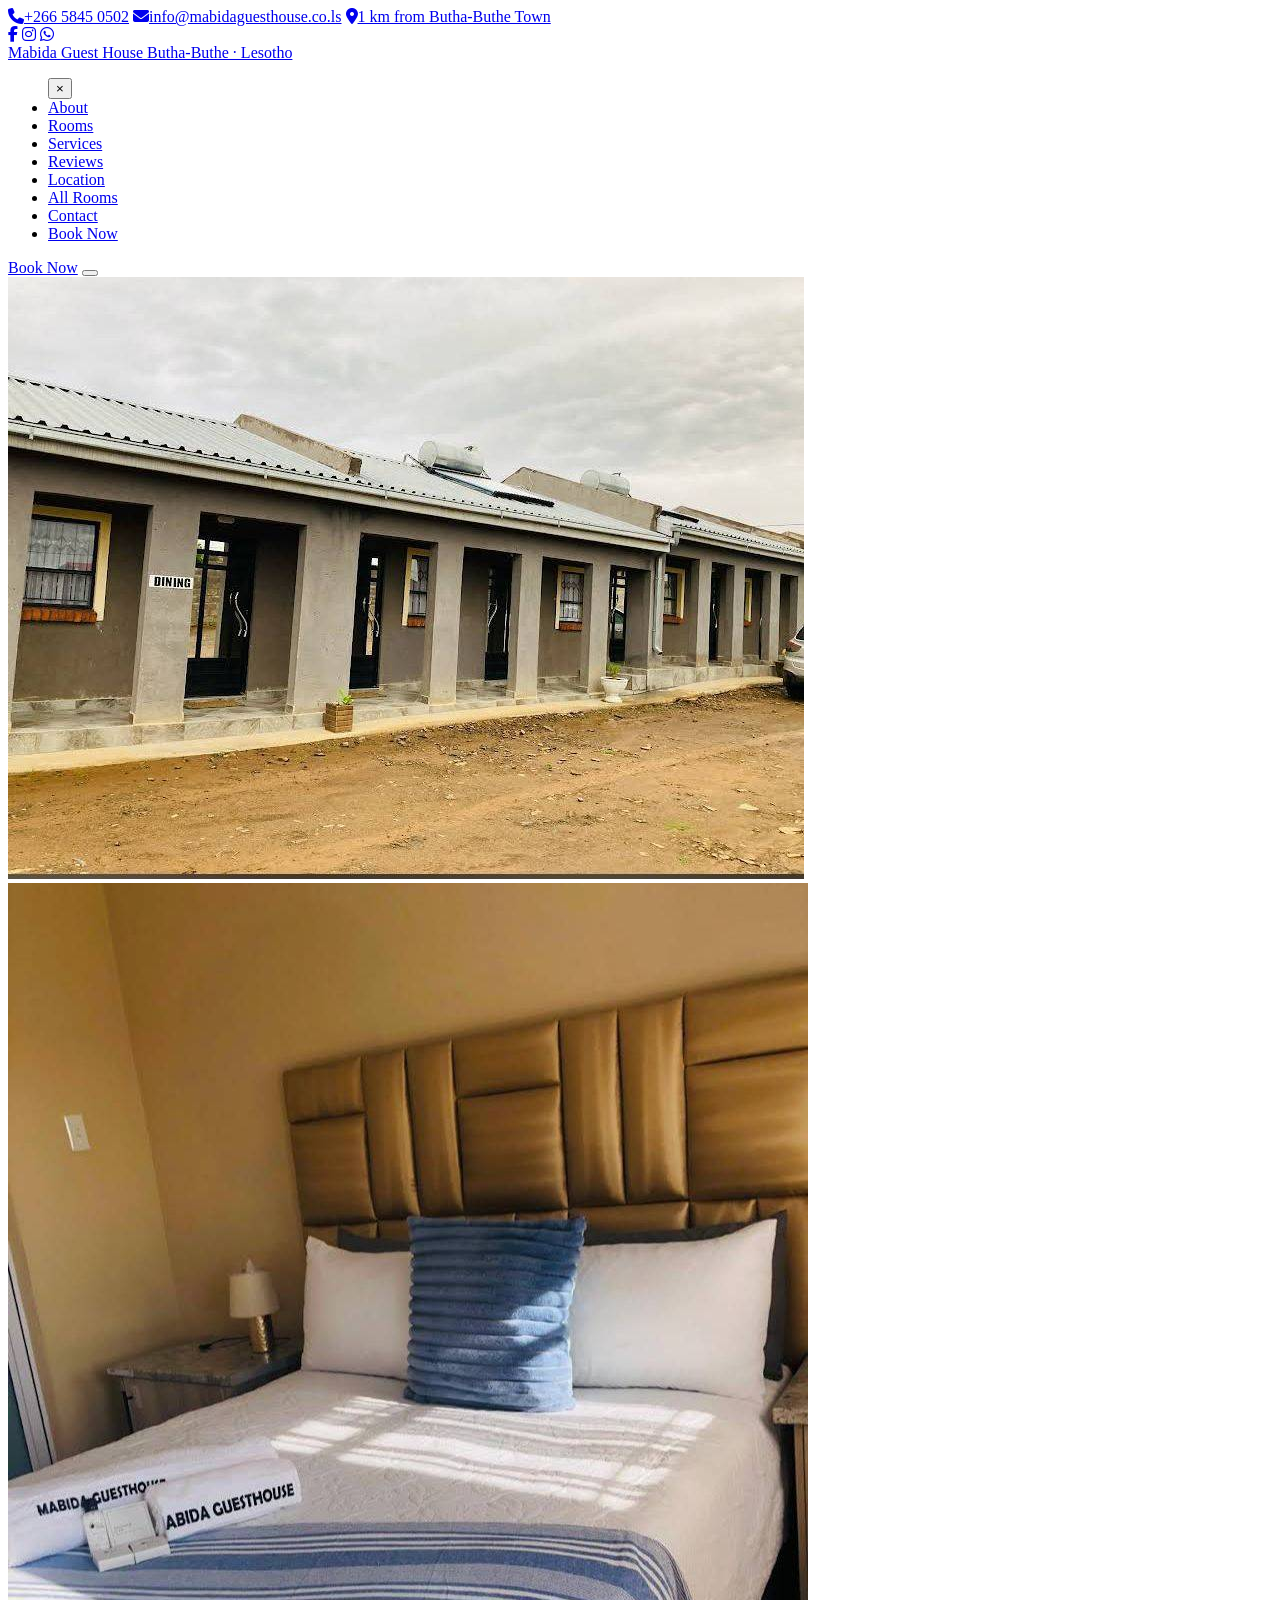
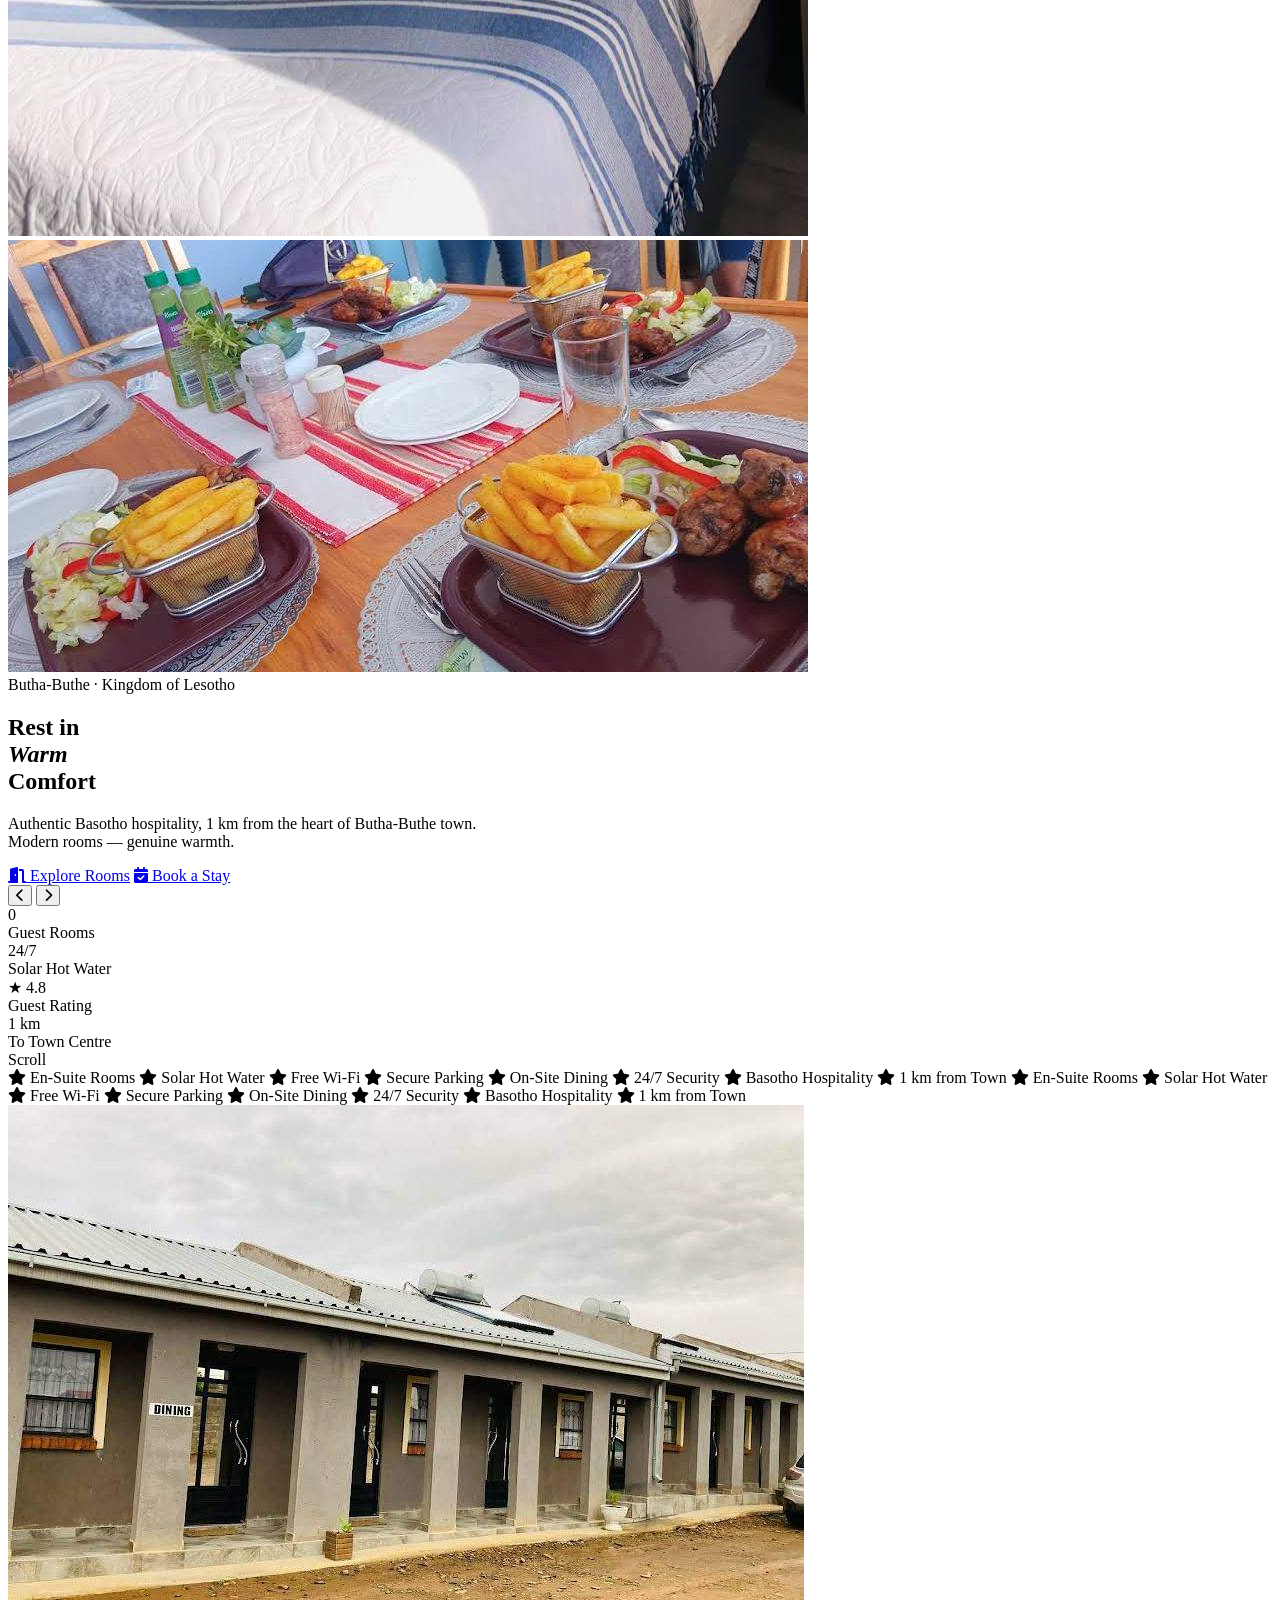
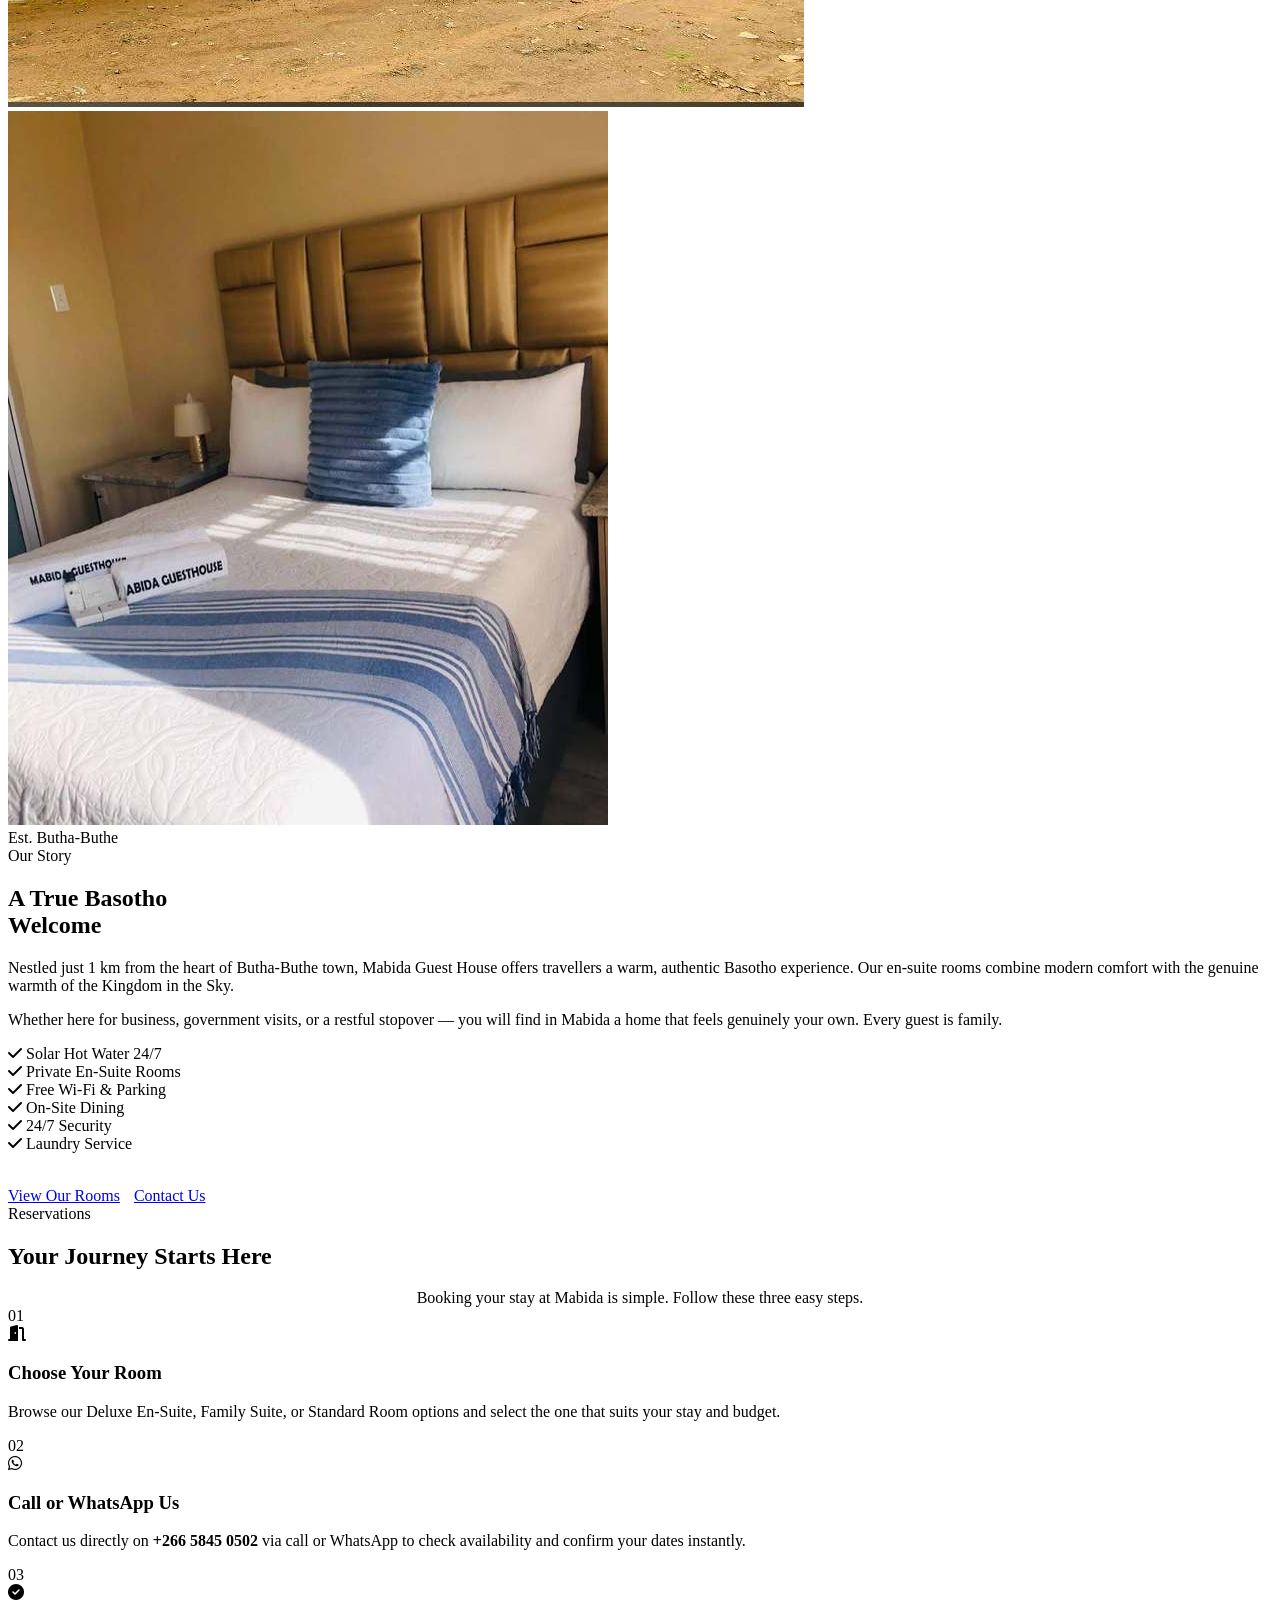
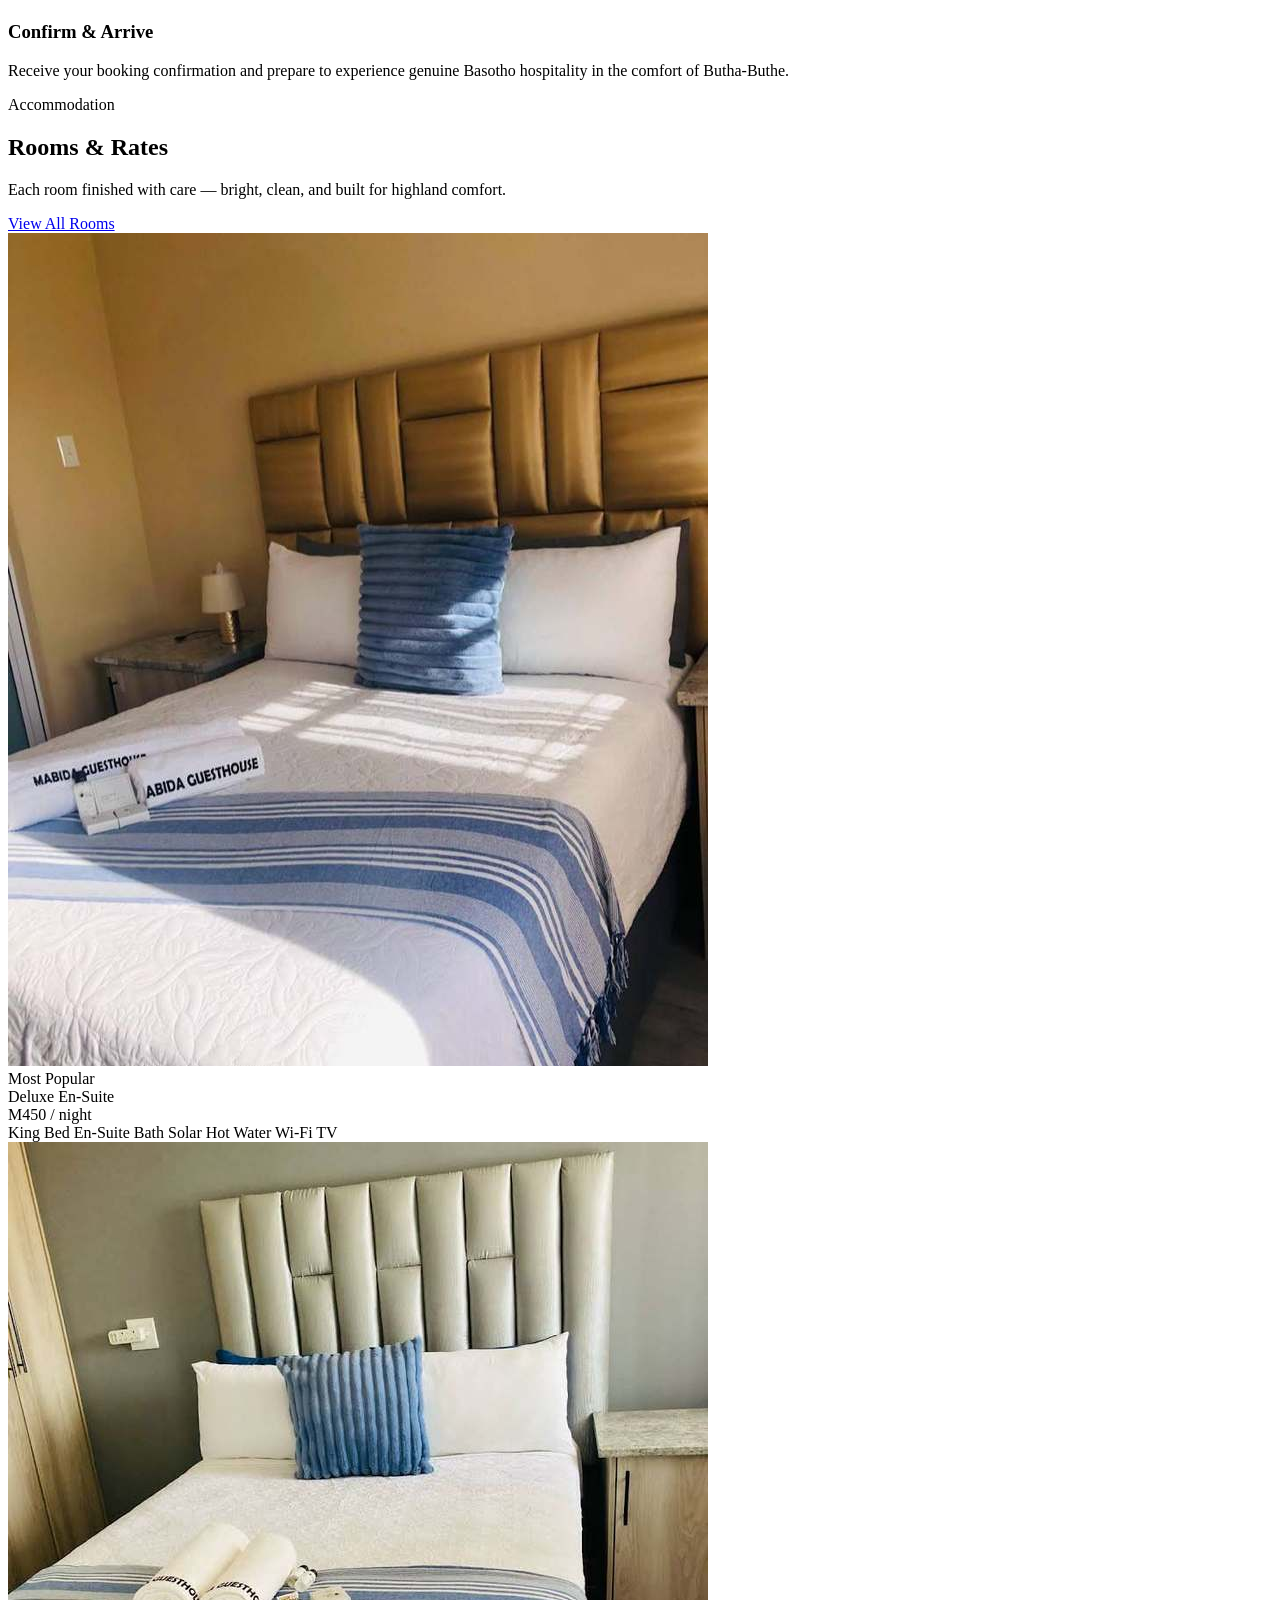
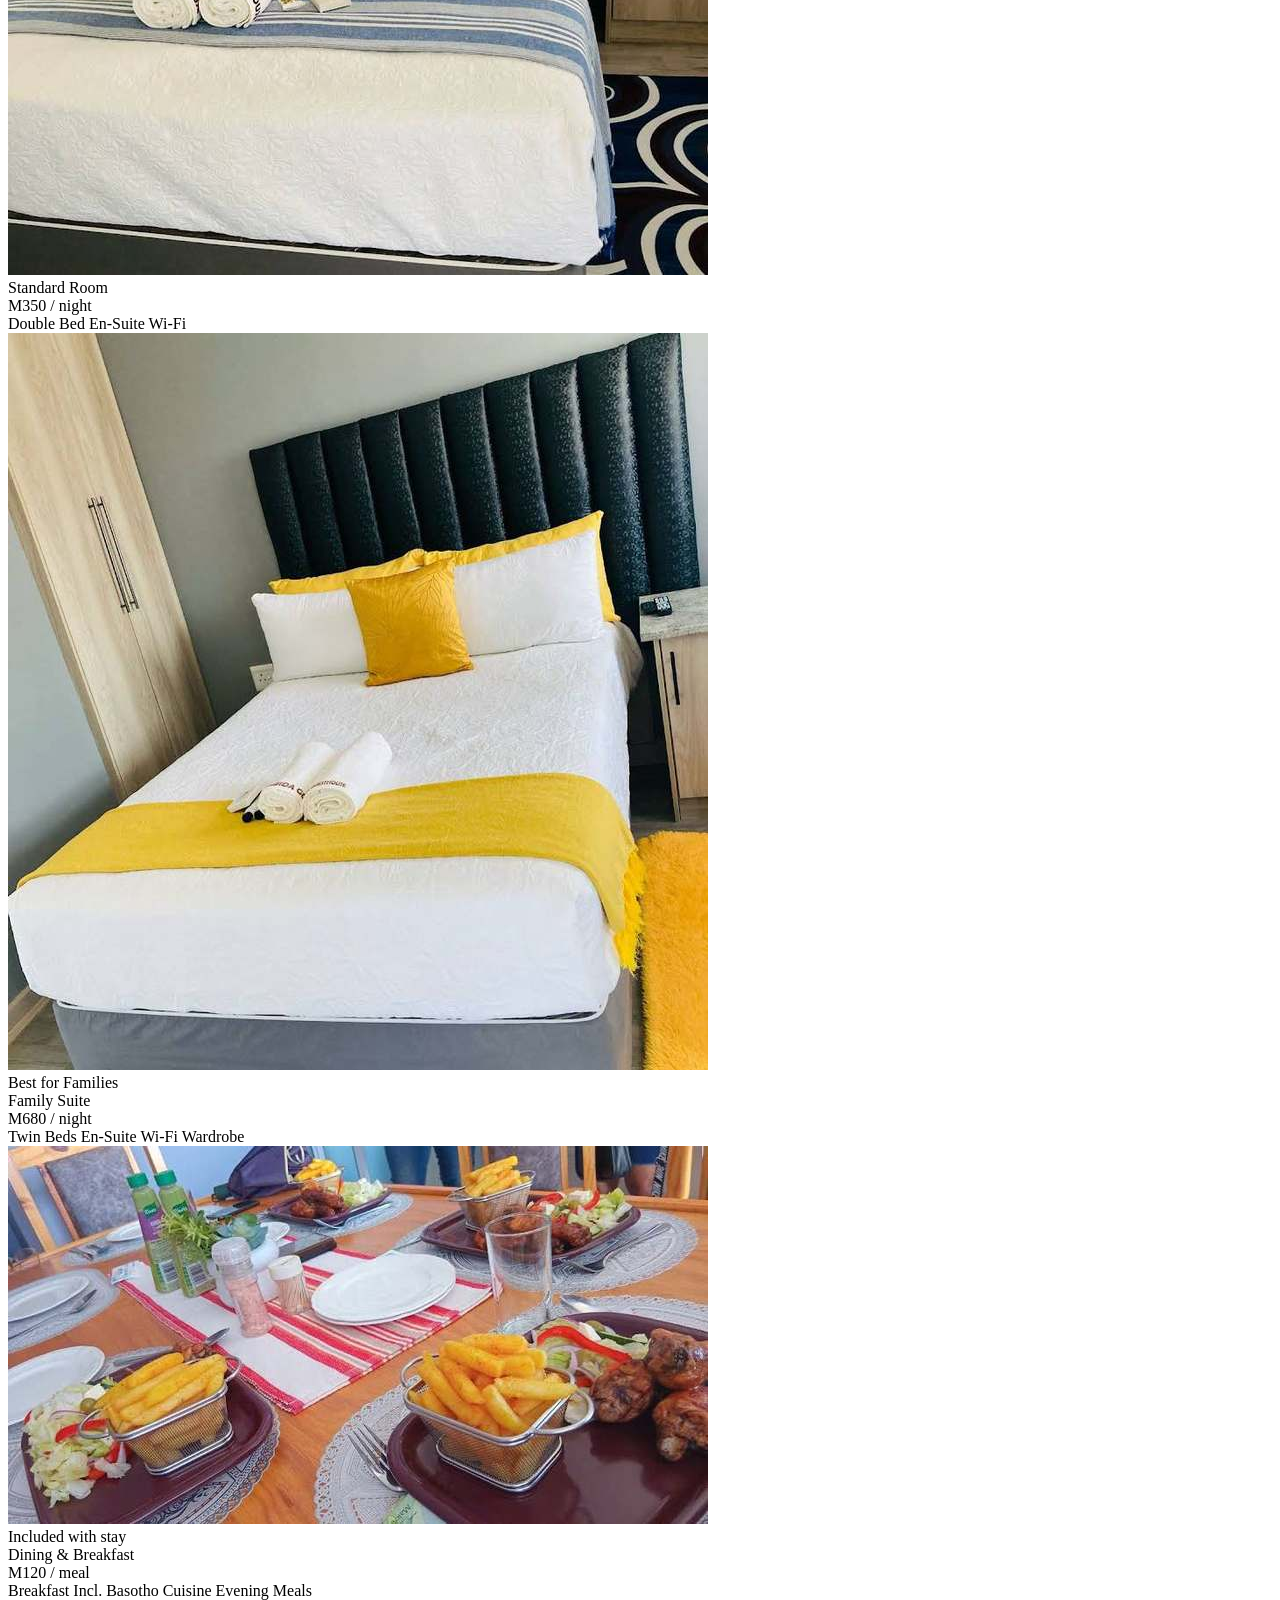
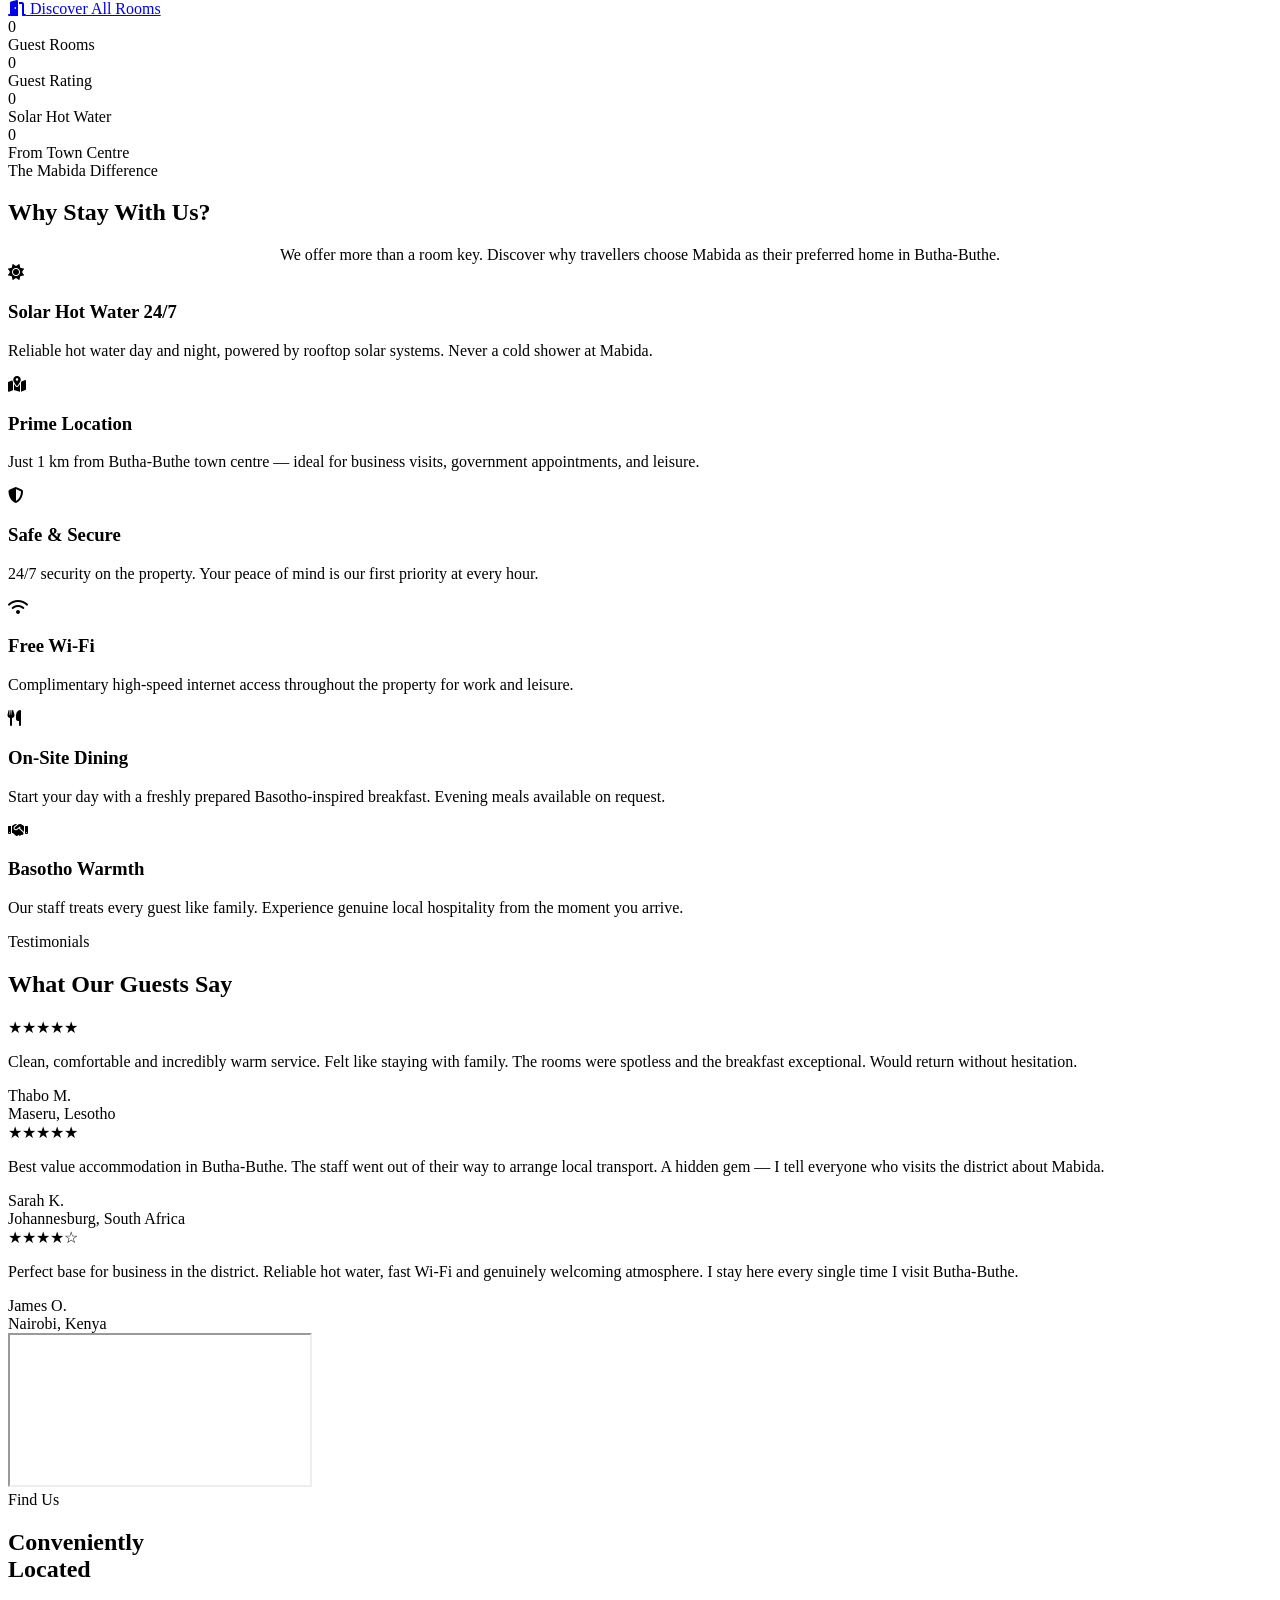
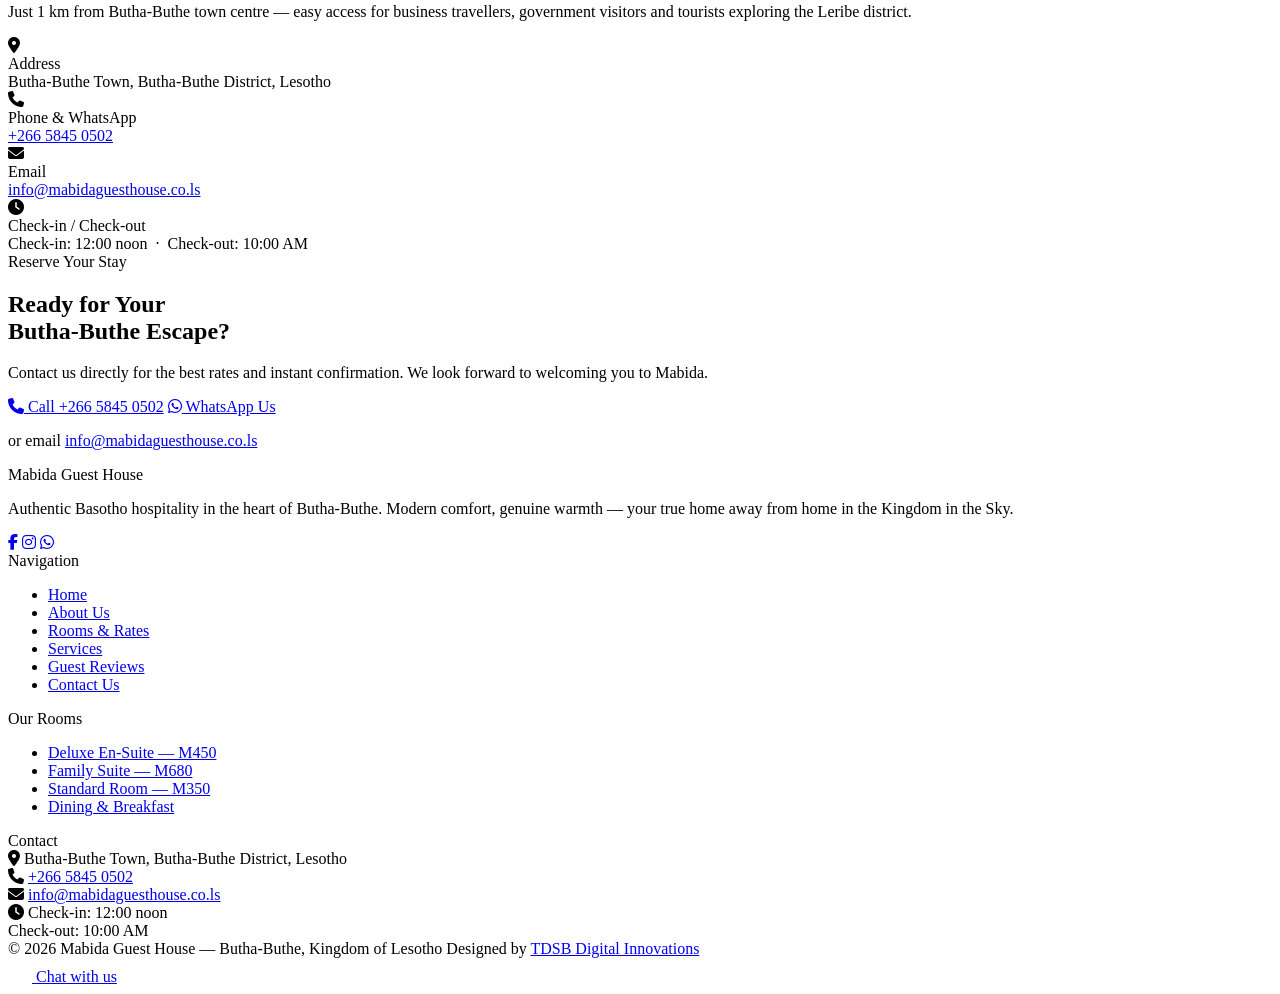
==== commit ee5d7e4d: "Add files via upload" ====
--- a/index.html
+++ b/index.html
@@ -3,503 +3,505 @@
 <head>
 <meta charset="UTF-8">
 <meta name="viewport" content="width=device-width, initial-scale=1.0">
-<title>Mabida Guest House</title>
+<meta name="description" content="Mabida Guest House — Modern en-suite rooms with 24/7 solar hot water, 1 km from Butha-Buthe town. Authentic Basotho hospitality in the Kingdom in the Sky.">
+<meta property="og:title" content="Mabida Guest House — Butha-Buthe, Lesotho">
+<meta property="og:description" content="Your home away from home in Butha-Buthe. Clean, modern, warm.">
+<meta name="theme-color" content="#C9963A">
+<title>Mabida Guest House — Butha-Buthe, Lesotho</title>
 <link rel="preconnect" href="https://fonts.googleapis.com">
-<link href="https://fonts.googleapis.com/css2?family=Playfair+Display:ital,wght@0,700;1,400&family=DM+Sans:wght@300;400;600&display=swap" rel="stylesheet">
-<link href="https://cdn.jsdelivr.net/npm/bootstrap@5.3.2/dist/css/bootstrap.min.css" rel="stylesheet">
-<style>
-:root {
-  --gold: #C9963A;
-  --gold-light: #E8B96A;
-  --cream: #F5F0E8;
-  --charcoal: #1E1A17;
-  --dark: #111;
-  --grey: #5C5750;
-  --slate: #7B8FA1;
-  --white: #fff;
-}
-*,*::before,*::after { box-sizing: border-box; margin: 0; padding: 0; }
-body { font-family: 'DM Sans', sans-serif; background: var(--cream); color: var(--charcoal); overflow-x: hidden; }
-h1,h2,h3 { font-family: 'Playfair Display', serif; }
-a { text-decoration: none; color: inherit; }
-img { display: block; max-width: 100%; }
-
-/* NAVBAR */
-.navbar {
-  position: fixed; top: 0; left: 0; right: 0; z-index: 1000;
-  display: flex; align-items: center; justify-content: space-between;
-  padding: 20px 40px;
-  transition: background .4s, padding .3s, box-shadow .4s;
-}
-.navbar.scrolled { background: rgba(17,17,17,.97); padding: 12px 40px; box-shadow: 0 2px 30px rgba(0,0,0,.4); }
-.nav-brand { font-family: 'Playfair Display', serif; font-size: 1.35rem; color: #fff; font-weight: 700; }
-.nav-brand span { color: var(--gold); }
-.nav-links { display: flex; align-items: center; gap: 4px; }
-.nav-links a { font-size: .7rem; letter-spacing: .18em; text-transform: uppercase; color: rgba(255,255,255,.8); padding: 8px 14px; transition: color .3s; }
-.nav-links a:hover { color: var(--gold); }
-.nav-book { background: var(--gold) !important; color: var(--charcoal) !important; font-weight: 700 !important; padding: 10px 22px !important; }
-.nav-book:hover { background: var(--gold-light) !important; }
-.nav-toggle { display: none; flex-direction: column; gap: 5px; cursor: pointer; background: none; border: none; padding: 4px; }
-.nav-toggle span { display: block; width: 24px; height: 2px; background: #fff; }
-@media(max-width:900px){
-  .navbar { padding: 14px 20px; }
-  .navbar.scrolled { padding: 10px 20px; }
-  .nav-toggle { display: flex; }
-  .nav-links { display: none; flex-direction: column; position: fixed; inset: 0; background: rgba(17,17,17,.98); justify-content: center; align-items: center; z-index: 999; gap: 0; }
-  .nav-links.open { display: flex; }
-  .nav-links a { font-size: 1.1rem; padding: 18px 24px; }
-}
-
-/* HERO */
-.hero { position: relative; height: 100vh; min-height: 580px; display: flex; align-items: flex-end; overflow: hidden; }
-.hero-bg { position: absolute; inset: 0; background: #2a2724; }
-.hero-bg img { width: 100%; height: 100%; object-fit: cover; object-position: center 35%; opacity: .8; animation: heroZoom 14s ease-out forwards; }
-@keyframes heroZoom { from{transform:scale(1.07)} to{transform:scale(1)} }
-.hero-overlay { position: absolute; inset: 0; background: linear-gradient(180deg, rgba(0,0,0,.05) 0%, rgba(17,11,7,.2) 40%, rgba(17,11,7,.82) 100%); }
-.hero-content { position: relative; z-index: 2; padding: 0 7vw 8vh; animation: heroUp 1s ease-out both .2s; }
-@keyframes heroUp { from{opacity:0;transform:translateY(45px)} to{opacity:1;transform:none} }
-.hero-eyebrow { font-size: .7rem; letter-spacing: .28em; text-transform: uppercase; color: var(--gold); margin-bottom: 14px; display: flex; align-items: center; gap: 12px; }
-.hero-eyebrow::before { content:''; display:block; width:32px; height:1px; background:var(--gold); }
-.hero-h1 { font-family: 'Playfair Display', serif; font-weight: 700; font-size: clamp(3rem, 8vw, 6.5rem); color: #fff; line-height: .95; letter-spacing: -.02em; }
-.hero-h1 em { font-style: italic; color: var(--gold); font-weight: 400; }
-.hero-tagline { font-family: 'Playfair Display', serif; font-style: italic; font-size: clamp(.95rem, 2vw, 1.3rem); color: rgba(255,255,255,.6); margin-top: 12px; }
-.hero-actions { margin-top: 34px; display: flex; gap: 18px; flex-wrap: wrap; align-items: center; }
-.btn-gold { background: var(--gold); color: var(--charcoal); border: none; padding: 15px 34px; font-weight: 700; font-size: .73rem; letter-spacing: .18em; text-transform: uppercase; cursor: pointer; display: inline-block; transition: background .3s, transform .25s; }
-.btn-gold:hover { background: var(--gold-light); transform: translateY(-3px); color: var(--charcoal); }
-.btn-outline { background: transparent; color: #fff; border: 1.5px solid rgba(255,255,255,.45); padding: 15px 34px; font-size: .73rem; letter-spacing: .18em; text-transform: uppercase; cursor: pointer; display: inline-block; transition: border-color .3s, color .3s, transform .25s; }
-.btn-outline:hover { border-color: var(--gold); color: var(--gold); transform: translateY(-3px); }
-.scroll-hint { position: absolute; bottom: 28px; left: 50%; transform: translateX(-50%); z-index: 2; display: flex; flex-direction: column; align-items: center; gap: 8px; color: rgba(255,255,255,.38); font-size: .6rem; letter-spacing: .22em; text-transform: uppercase; animation: scrollBounce 2.5s infinite; }
-.scroll-hint::after { content:''; width:1px; height:40px; background: linear-gradient(to bottom, rgba(255,255,255,.35), transparent); }
-@keyframes scrollBounce { 0%,100%{transform:translateX(-50%) translateY(0)} 50%{transform:translateX(-50%) translateY(9px)} }
-
-/* STATS BAR */
-.stats-bar { background: #111; }
-.stats-inner { display: grid; grid-template-columns: repeat(4,1fr); }
-.stat-cell { text-align: center; padding: 26px 16px; border-right: 1px solid rgba(255,255,255,.07); transition: background .3s; }
-.stat-cell:last-child { border-right: none; }
-.stat-cell:hover { background: rgba(201,150,58,.08); }
-.stat-num { font-family: 'Playfair Display', serif; font-size: 2rem; color: var(--gold); font-weight: 700; line-height: 1; }
-.stat-lbl { font-size: .63rem; letter-spacing: .16em; text-transform: uppercase; color: rgba(255,255,255,.38); margin-top: 6px; }
-@media(max-width:600px){ .stats-inner { grid-template-columns: repeat(2,1fr); } .stat-cell:nth-child(2){border-right:none} .stat-cell:nth-child(3){border-right:1px solid rgba(255,255,255,.07)} }
-
-/* SECTIONS */
-section { padding: 90px 0; }
-.container { width:100%; max-width:1200px; margin:0 auto; padding:0 24px; }
-.eyebrow { font-size: .67rem; letter-spacing: .28em; text-transform: uppercase; color: var(--gold); margin-bottom: 12px; display: flex; align-items: center; gap: 10px; }
-.eyebrow::before { content:''; display:block; width:26px; height:1px; background:var(--gold); }
-.sec-title { font-family: 'Playfair Display', serif; font-weight: 700; font-size: clamp(1.9rem,4vw,3.2rem); line-height: 1.08; letter-spacing: -.02em; margin-bottom: 14px; }
-.sec-body { font-size: 1.08rem; color: var(--grey); line-height: 1.85; }
-.gold-bar { width: 48px; height: 3px; background: var(--gold); margin: 18px 0; }
-
-/* ABOUT */
-.about-sec { background: var(--cream); }
-.about-layout { display: grid; grid-template-columns: 1fr 1fr; gap: 72px; align-items: center; }
-.about-img-wrap { position: relative; }
-.about-img-wrap::before { content:''; position:absolute; top:-16px; left:-16px; width:50%; height:50%; border:2px solid var(--gold); z-index:0; }
-.about-img-wrap::after { content:'Butha-Buthe, Lesotho'; position:absolute; bottom:-14px; right:-6px; background:var(--gold); color:var(--charcoal); font-size:.6rem; font-weight:700; letter-spacing:.14em; text-transform:uppercase; padding:9px 16px; z-index:2; }
-.about-img-wrap img { width:100%; aspect-ratio:4/3; object-fit:cover; position:relative; z-index:1; box-shadow:0 20px 60px rgba(0,0,0,.25); }
-@media(max-width:900px){ .about-layout{grid-template-columns:1fr;gap:52px} .about-img-wrap::before{display:none} .about-img-wrap::after{right:0} }
-
-/* ROOMS */
-.rooms-sec { background: var(--charcoal); }
-.rooms-sec .sec-title { color: #fff; }
-.rooms-sec .sec-body { color: rgba(255,255,255,.5); }
-.rooms-sec .eyebrow { color: var(--gold); }
-.rooms-grid { display:grid; grid-template-columns:repeat(3,1fr); gap:22px; margin-top:52px; }
-@media(max-width:900px){ .rooms-grid{grid-template-columns:1fr} }
-.room-card { background: #fff; overflow: hidden; transition: transform .4s, box-shadow .4s; cursor: pointer; }
-.room-card:hover { transform: translateY(-8px); box-shadow: 0 20px 55px rgba(0,0,0,.28); }
-.room-card-img { height: 230px; position: relative; overflow: hidden; background: #222; }
-.room-card-img > img { width:100%; height:100%; object-fit:cover; display:block; transition:transform .6s ease; }
-.room-card:hover .room-card-img > img { transform: scale(1.06); }
-.room-card-img-overlay { position:absolute; inset:0; background:linear-gradient(to top,rgba(0,0,0,.45) 0%,transparent 55%); z-index:1; pointer-events:none; }
-.room-badge { position:absolute; top:13px; left:13px; z-index:2; background:var(--gold); color:var(--charcoal); font-size:.58rem; font-weight:700; letter-spacing:.13em; text-transform:uppercase; padding:5px 11px; }
-.suite-slider { position:absolute; inset:0; }
-.suite-slide { width:100%; height:100%; object-fit:cover; position:absolute; inset:0; opacity:0; transition:opacity .7s ease; display:block; }
-.suite-slide.active { opacity:1; }
-.slider-dots { position:absolute; bottom:11px; left:50%; transform:translateX(-50%); display:flex; gap:5px; z-index:3; }
-.slider-dot { width:7px; height:7px; border-radius:50%; background:#fff; opacity:.35; cursor:pointer; transition:opacity .3s; border:none; padding:0; }
-.slider-dot.active { opacity:1; }
-.slider-btn { position:absolute; top:50%; transform:translateY(-50%); z-index:3; background:rgba(0,0,0,.42); border:none; color:#fff; width:30px; height:30px; border-radius:50%; cursor:pointer; font-size:1.1rem; display:flex; align-items:center; justify-content:center; transition:background .2s; }
-.slider-btn:hover { background:rgba(201,150,58,.75); }
-.slider-prev { left:9px; } .slider-next { right:9px; }
-.room-body { padding:26px 22px; }
-.room-name { font-family:'Playfair Display',serif; font-size:1.25rem; font-weight:700; color:var(--charcoal); margin-bottom:7px; }
-.room-desc { font-size:.97rem; color:var(--grey); line-height:1.65; margin-bottom:16px; }
-.room-tags { display:flex; flex-wrap:wrap; gap:5px; margin-bottom:18px; }
-.tag { background:var(--cream); color:var(--grey); font-size:.6rem; letter-spacing:.1em; text-transform:uppercase; padding:5px 10px; }
-.room-price { display:flex; align-items:baseline; gap:5px; }
-.price-amt { font-family:'Playfair Display',serif; font-size:1.8rem; color:var(--gold); line-height:1; font-weight:700; }
-.price-unit { font-size:.7rem; color:var(--grey); }
-
-/* AMENITIES */
-.amenities-sec { background: var(--cream); }
-.amenities-grid { display:grid; grid-template-columns:repeat(4,1fr); gap:18px; margin-top:52px; }
-@media(max-width:1000px){ .amenities-grid{grid-template-columns:repeat(2,1fr)} }
-@media(max-width:600px){ .amenities-grid{grid-template-columns:1fr} }
-.amenity-card { background:#fff; padding:26px 22px; border-bottom:3px solid transparent; transition:border-color .3s,transform .3s,box-shadow .3s; }
-.amenity-card:hover { border-color:var(--gold); transform:translateY(-4px); box-shadow:0 10px 28px rgba(0,0,0,.09); }
-.amenity-ico { width:46px; height:46px; background:var(--gold); display:flex; align-items:center; justify-content:center; font-size:1.2rem; margin-bottom:14px; }
-.amenity-name { font-family:'Playfair Display',serif; font-size:.97rem; font-weight:700; color:var(--charcoal); margin-bottom:5px; }
-.amenity-desc { font-size:.8rem; color:var(--grey); line-height:1.55; }
-
-/* REVIEWS */
-.reviews-sec { background: var(--grey); }
-.reviews-sec .sec-title { color: #fff; }
-.reviews-sec .eyebrow { color: var(--gold); }
-.reviews-grid { display:grid; grid-template-columns:repeat(3,1fr); gap:22px; margin-top:52px; }
-@media(max-width:900px){ .reviews-grid{grid-template-columns:1fr} }
-.review-card { background:rgba(255,255,255,.09); border:1px solid rgba(255,255,255,.11); padding:32px 26px; transition:background .3s; }
-.review-card:hover { background:rgba(255,255,255,.14); }
-.stars { color:var(--gold); font-size:.88rem; letter-spacing:3px; margin-bottom:14px; }
-.review-text { font-family:'Playfair Display',serif; font-size:1.08rem; font-style:italic; color:rgba(255,255,255,.82); line-height:1.75; margin-bottom:20px; }
-.review-text::before { content:'“'; font-size:2.8rem; line-height:.35; vertical-align:-.4rem; color:var(--gold); margin-right:3px; }
-.reviewer { font-size:.68rem; font-weight:700; letter-spacing:.15em; text-transform:uppercase; color:var(--gold); }
-.reviewer-origin { font-size:.68rem; color:rgba(255,255,255,.35); margin-top:3px; }
-
-/* LOCATION */
-.location-sec { background: var(--cream); }
-.location-layout { display:grid; grid-template-columns:1fr 1fr; gap:72px; align-items:center; }
-@media(max-width:900px){ .location-layout{grid-template-columns:1fr;gap:44px} }
-.map-box { background:linear-gradient(145deg,var(--grey),var(--charcoal)); height:380px; display:flex; align-items:center; justify-content:center; position:relative; overflow:hidden; box-shadow:0 8px 40px rgba(0,0,0,.18); }
-.map-box::before { content:''; position:absolute; inset:0; background:repeating-linear-gradient(45deg,rgba(255,255,255,.02) 0,rgba(255,255,255,.02) 1px,transparent 1px,transparent 26px); }
-.map-pin-wrap { text-align:center; position:relative; z-index:1; }
-.map-pin { font-size:3.2rem; animation:pinDrop .8s ease-out; }
-@keyframes pinDrop { from{opacity:0;transform:translateY(-26px)} to{opacity:1;transform:none} }
-.map-pin-label { margin-top:10px; font-size:.66rem; letter-spacing:.2em; text-transform:uppercase; color:rgba(255,255,255,.45); }
-.map-bottom-tag { position:absolute; bottom:0; left:0; right:0; background:var(--gold); color:var(--charcoal); font-size:.66rem; font-weight:700; letter-spacing:.15em; text-transform:uppercase; padding:11px 18px; text-align:center; }
-.contact-item { display:flex; gap:14px; align-items:flex-start; padding:16px 0; border-bottom:1px solid rgba(0,0,0,.07); }
-.contact-item:last-child { border:none; }
-.c-ico { font-size:1.05rem; flex-shrink:0; margin-top:2px; }
-.c-label { font-size:.6rem; letter-spacing:.15em; text-transform:uppercase; color:var(--slate); margin-bottom:3px; }
-.c-val { font-family:'Playfair Display',serif; font-size:1.02rem; color:var(--charcoal); }
-
-/* CTA */
-.cta-sec { background:var(--charcoal); padding:88px 0; text-align:center; }
-.cta-sec .eyebrow { justify-content:center; }
-.phone-below { margin-top:18px; font-family:'Playfair Display',serif; font-style:italic; font-size:1.05rem; color:rgba(255,255,255,.38); }
-.phone-below a { color:var(--gold); font-weight:700; }
-
-/* FOOTER */
-footer { background:#0a0a0a; padding:56px 0 26px; color:rgba(255,255,255,.36); font-size:.78rem; }
-.footer-grid { display:grid; grid-template-columns:1.5fr 1fr 1fr; gap:44px; padding-bottom:36px; border-bottom:1px solid rgba(255,255,255,.07); margin-bottom:24px; }
-@media(max-width:900px){ .footer-grid{grid-template-columns:1fr} }
-.footer-brand { font-family:'Playfair Display',serif; font-size:1.25rem; color:#fff; font-weight:700; margin-bottom:9px; }
-.footer-brand span { color:var(--gold); }
-.footer-col-title { font-size:.63rem; letter-spacing:.17em; text-transform:uppercase; color:rgba(255,255,255,.55); margin-bottom:14px; }
-.footer-links { display:flex; flex-direction:column; gap:9px; }
-.footer-links a { color:rgba(255,255,255,.36); transition:color .3s; }
-.footer-links a:hover { color:var(--gold); }
-.footer-copy { text-align:center; font-size:.7rem; }
-
-/* SCROLL REVEAL */
-.reveal { opacity:0; transform:translateY(32px); transition:opacity .8s ease,transform .8s ease; }
-.reveal.from-left { transform:translateX(-32px); }
-.reveal.from-right { transform:translateX(32px); }
-.reveal.visible { opacity:1; transform:none; }
-.delay-1{transition-delay:.1s} .delay-2{transition-delay:.22s} .delay-3{transition-delay:.34s} .delay-4{transition-delay:.46s}
-
-/* WHATSAPP FLOAT */
-.wa-float { position:fixed; bottom:28px; right:28px; z-index:9999; background:#25D366; color:#fff; display:flex; align-items:center; gap:10px; padding:13px 20px 13px 16px; border-radius:50px; box-shadow:0 6px 24px rgba(37,211,102,.45),0 2px 8px rgba(0,0,0,.18); font-family:'DM Sans',sans-serif; font-size:.85rem; font-weight:600; text-decoration:none; transition:transform .3s,box-shadow .3s; overflow:hidden; white-space:nowrap; }
-.wa-float:hover { transform:translateY(-4px) scale(1.04); box-shadow:0 12px 32px rgba(37,211,102,.55),0 4px 12px rgba(0,0,0,.2); color:#fff; }
-.wa-float::before { content:''; position:absolute; inset:0; border-radius:50px; background:#25D366; animation:waPulse 2.4s ease-out infinite; z-index:-1; }
-@keyframes waPulse { 0%{transform:scale(1);opacity:.6} 70%,100%{transform:scale(1.35);opacity:0} }
-@media(max-width:600px){ .wa-float{padding:14px;border-radius:50%;bottom:20px;right:20px} .wa-label{display:none} }
-</style>
+<link rel="preconnect" href="https://fonts.gstatic.com" crossorigin>
+<link href="https://fonts.googleapis.com/css2?family=Cormorant+Garamond:ital,wght@0,400;0,600;0,700;1,400;1,600&family=Outfit:wght@300;400;500;600;700&display=swap" rel="stylesheet">
+<link rel="stylesheet" href="https://cdnjs.cloudflare.com/ajax/libs/font-awesome/6.5.1/css/all.min.css">
+<link rel="stylesheet" href="assets/css/style.css">
 </head>
 <body>
-
-<!-- NAVBAR -->
-<nav class="navbar" id="mainNav">
-  <a href="#" class="nav-brand">Mabida <span>Guest House</span></a>
-  <div class="nav-links" id="navLinks">
-    <a href="#about" onclick="closeNav()">About</a>
-    <a href="#rooms" onclick="closeNav()">Rooms</a>
-    <a href="#amenities" onclick="closeNav()">Amenities</a>
-    <a href="#location" onclick="closeNav()">Location</a>
-    <a href="#book" class="nav-book" onclick="closeNav()">Book Now</a>
-  </div>
-  <button class="nav-toggle" id="navToggle" aria-label="Menu" onclick="toggleNav()">
-    <span></span><span></span><span></span>
-  </button>
+<div class="announce-bar">
+  <div class="container">
+    <div class="announce-bar__inner">
+      <div class="announce-bar__contacts">
+        <a href="tel:+26658450502"><i class="fa-solid fa-phone"></i><span>+266 5845 0502</span></a>
+        <a href="mailto:info@mabidaguesthouse.co.ls"><i class="fa-solid fa-envelope"></i><span>info@mabidaguesthouse.co.ls</span></a>
+        <a href="#location"><i class="fa-solid fa-location-dot"></i><span>1 km from Butha-Buthe Town</span></a>
+      </div>
+      <div class="announce-bar__social">
+        <a href="#" aria-label="Facebook"><i class="fa-brands fa-facebook-f"></i></a>
+        <a href="#" aria-label="Instagram"><i class="fa-brands fa-instagram"></i></a>
+        <a href="https://wa.me/26658450502" aria-label="WhatsApp"><i class="fa-brands fa-whatsapp"></i></a>
+      </div>
+    </div>
+  </div>
+</div>
+<nav class="navbar" id="navbar">
+  <div class="container">
+    <div class="navbar__inner">
+      <a href="index.html" class="navbar__logo">
+        <span class="navbar__logo-name">Mabida <span>Guest House</span></span>
+        <span class="navbar__logo-sub">Butha-Buthe &middot; Lesotho</span>
+      </a>
+      <ul class="navbar__links" id="navLinks">
+        <button class="navbar__close" id="navClose" aria-label="Close">&times;</button>
+        <li><a href="#about">About</a></li>
+        <li><a href="#rooms">Rooms</a></li>
+        <li><a href="#whyus">Services</a></li>
+        <li><a href="#reviews">Reviews</a></li>
+        <li><a href="#location">Location</a></li>
+        <li><a href="rooms.html">All Rooms</a></li>
+        <li><a href="contact.html">Contact</a></li>
+        <li><a href="tel:+26658450502" class="nav-book-mobile">Book Now</a></li>
+      </ul>
+      <a href="tel:+26658450502" class="navbar__cta">Book Now</a>
+      <button class="navbar__burger" id="navBurger" aria-label="Menu">
+        <span></span><span></span><span></span>
+      </button>
+    </div>
+  </div>
 </nav>
-
-<!-- HERO -->
-<section class="hero">
-  <div class="hero-bg">
-    <img src="[data-uri]" alt="Mabida Guest House — Butha-Buthe, Lesotho" loading="eager">
-  </div>
-  <div class="hero-overlay"></div>
-  <div class="hero-content">
-    <div class="hero-eyebrow">Butha-Buthe &middot; Kingdom of Lesotho</div>
-    <h1 class="hero-h1">Rest in<br><em>Warm</em><br>Comfort</h1>
-    <p class="hero-tagline">Where Highland Hospitality Meets Home</p>
-    <div class="hero-actions">
-      <a href="#book" class="btn-gold">Reserve Your Stay</a>
-      <a href="#rooms" class="btn-outline">Explore Rooms</a>
-    </div>
-  </div>
-  <div class="scroll-hint">Scroll</div>
-</section>
-
-<!-- STATS -->
-<div class="stats-bar">
-  <div class="stats-inner">
-    <div class="stat-cell"><div class="stat-num">8+</div><div class="stat-lbl">Guest Rooms</div></div>
-    <div class="stat-cell"><div class="stat-num">24/7</div><div class="stat-lbl">Solar Hot Water</div></div>
-    <div class="stat-cell"><div class="stat-num">&#9733; 4.8</div><div class="stat-lbl">Guest Rating</div></div>
-    <div class="stat-cell"><div class="stat-num">1 km</div><div class="stat-lbl">To Town Centre</div></div>
+<section class="hero" id="home">
+  <div class="hero__slides">
+    <div class="hero__slide active"><img src="[data-uri]" alt="Mabida Guest House exterior" loading="eager" fetchpriority="high"></div>
+    <div class="hero__slide"><img src="[data-uri]" alt="Mabida Guest House deluxe room" loading="lazy"></div>
+    <div class="hero__slide"><img src="[data-uri]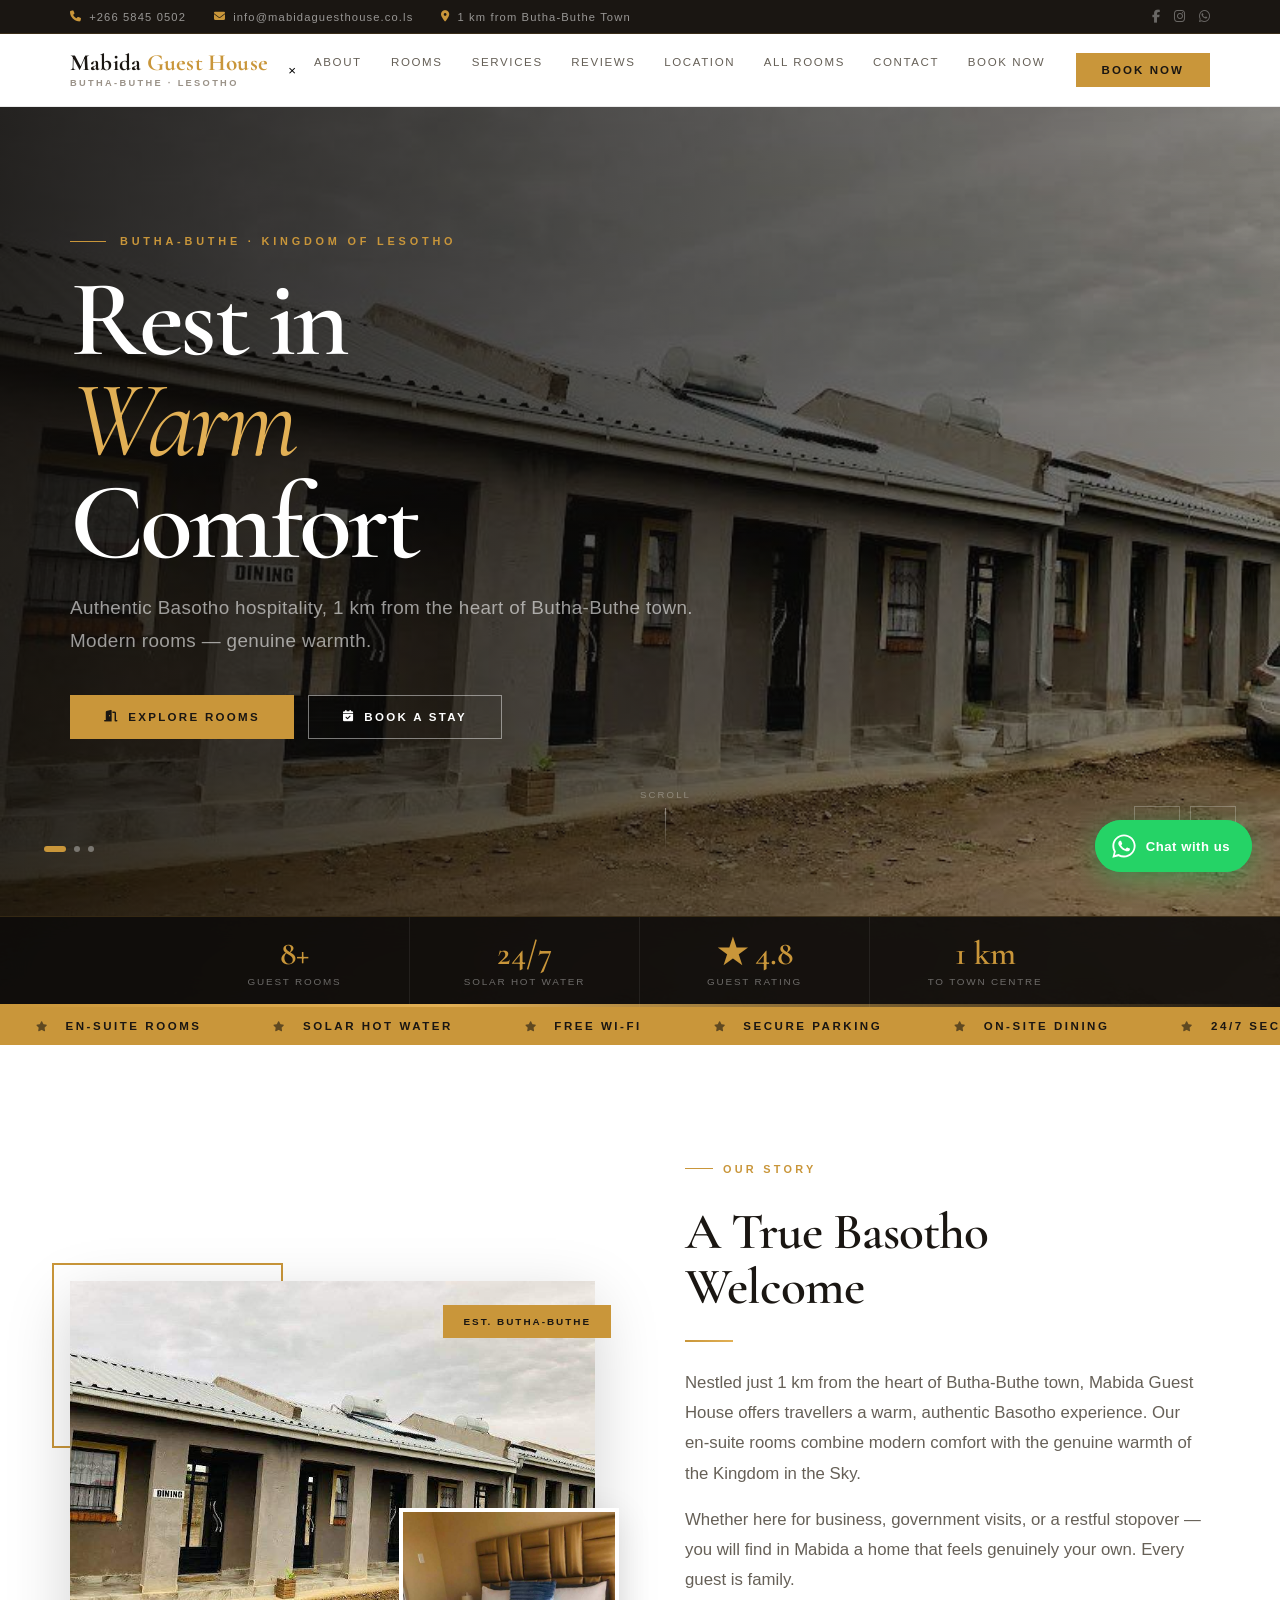
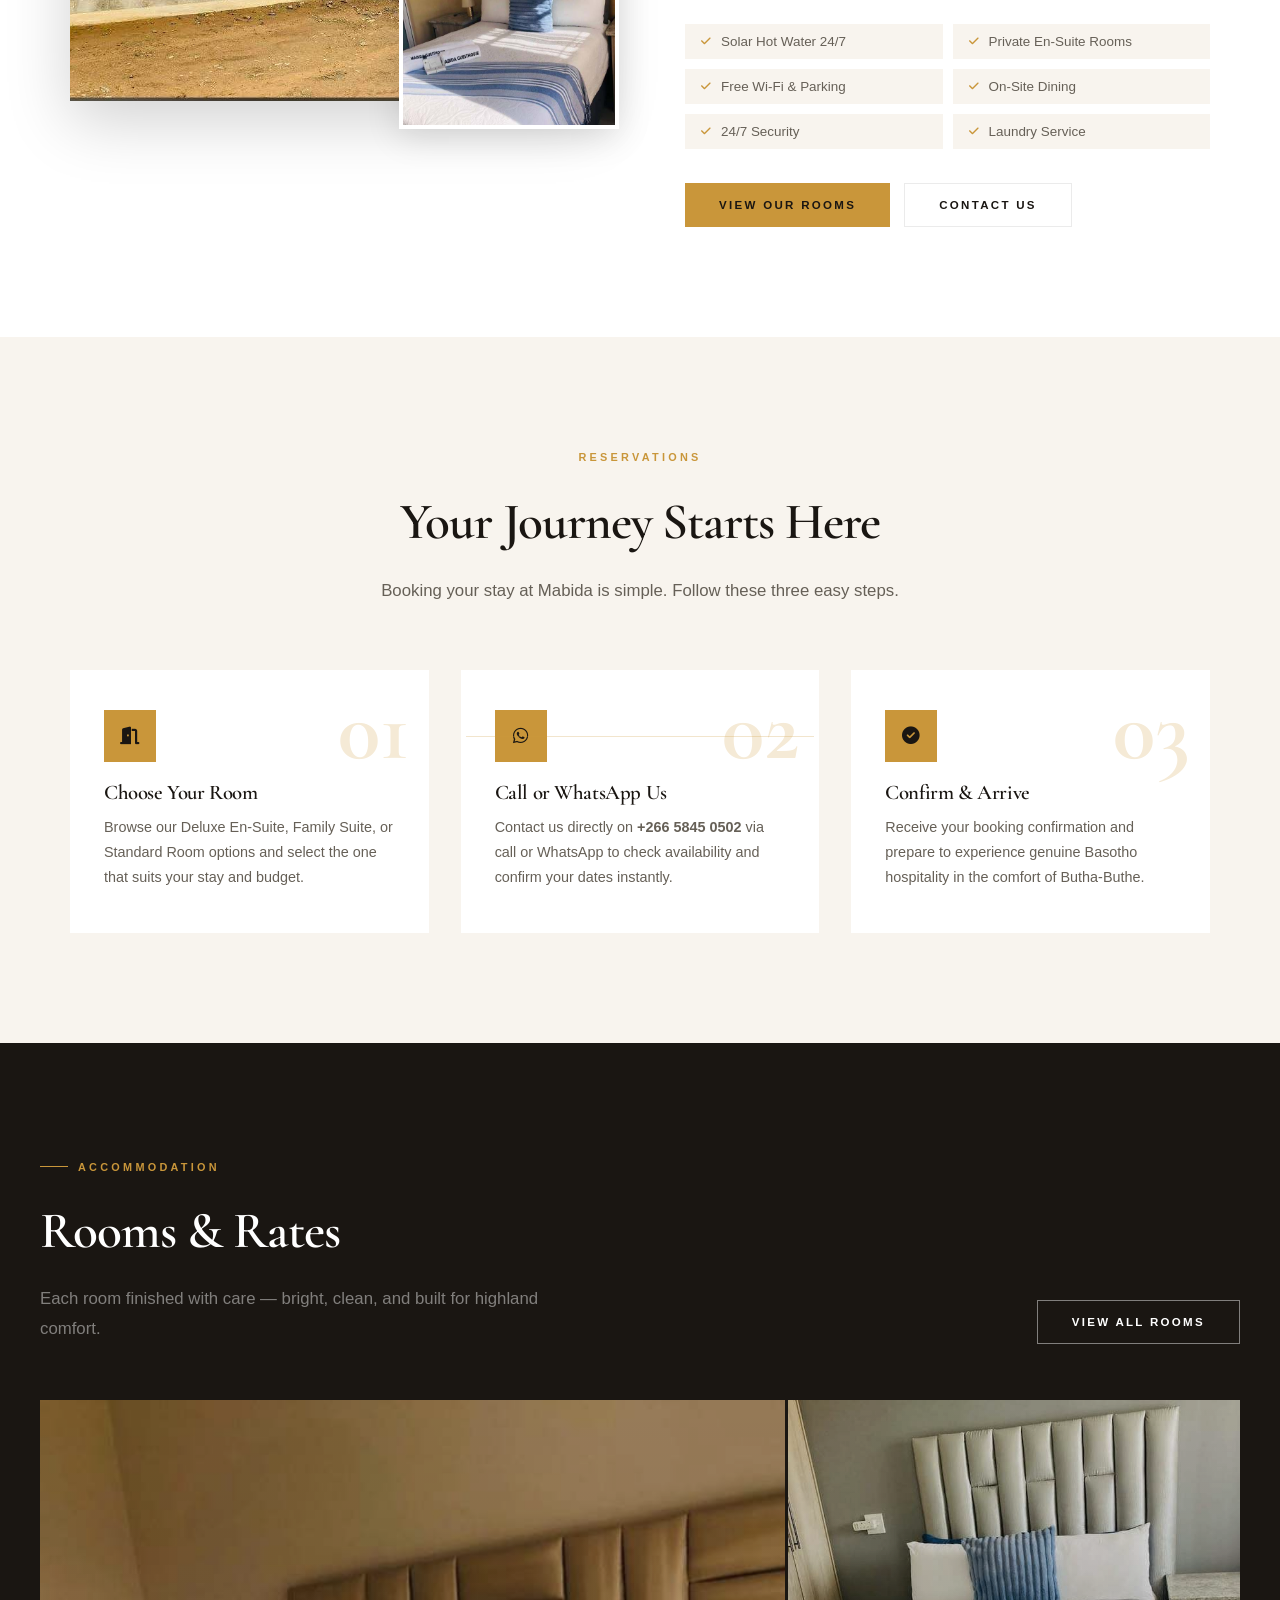
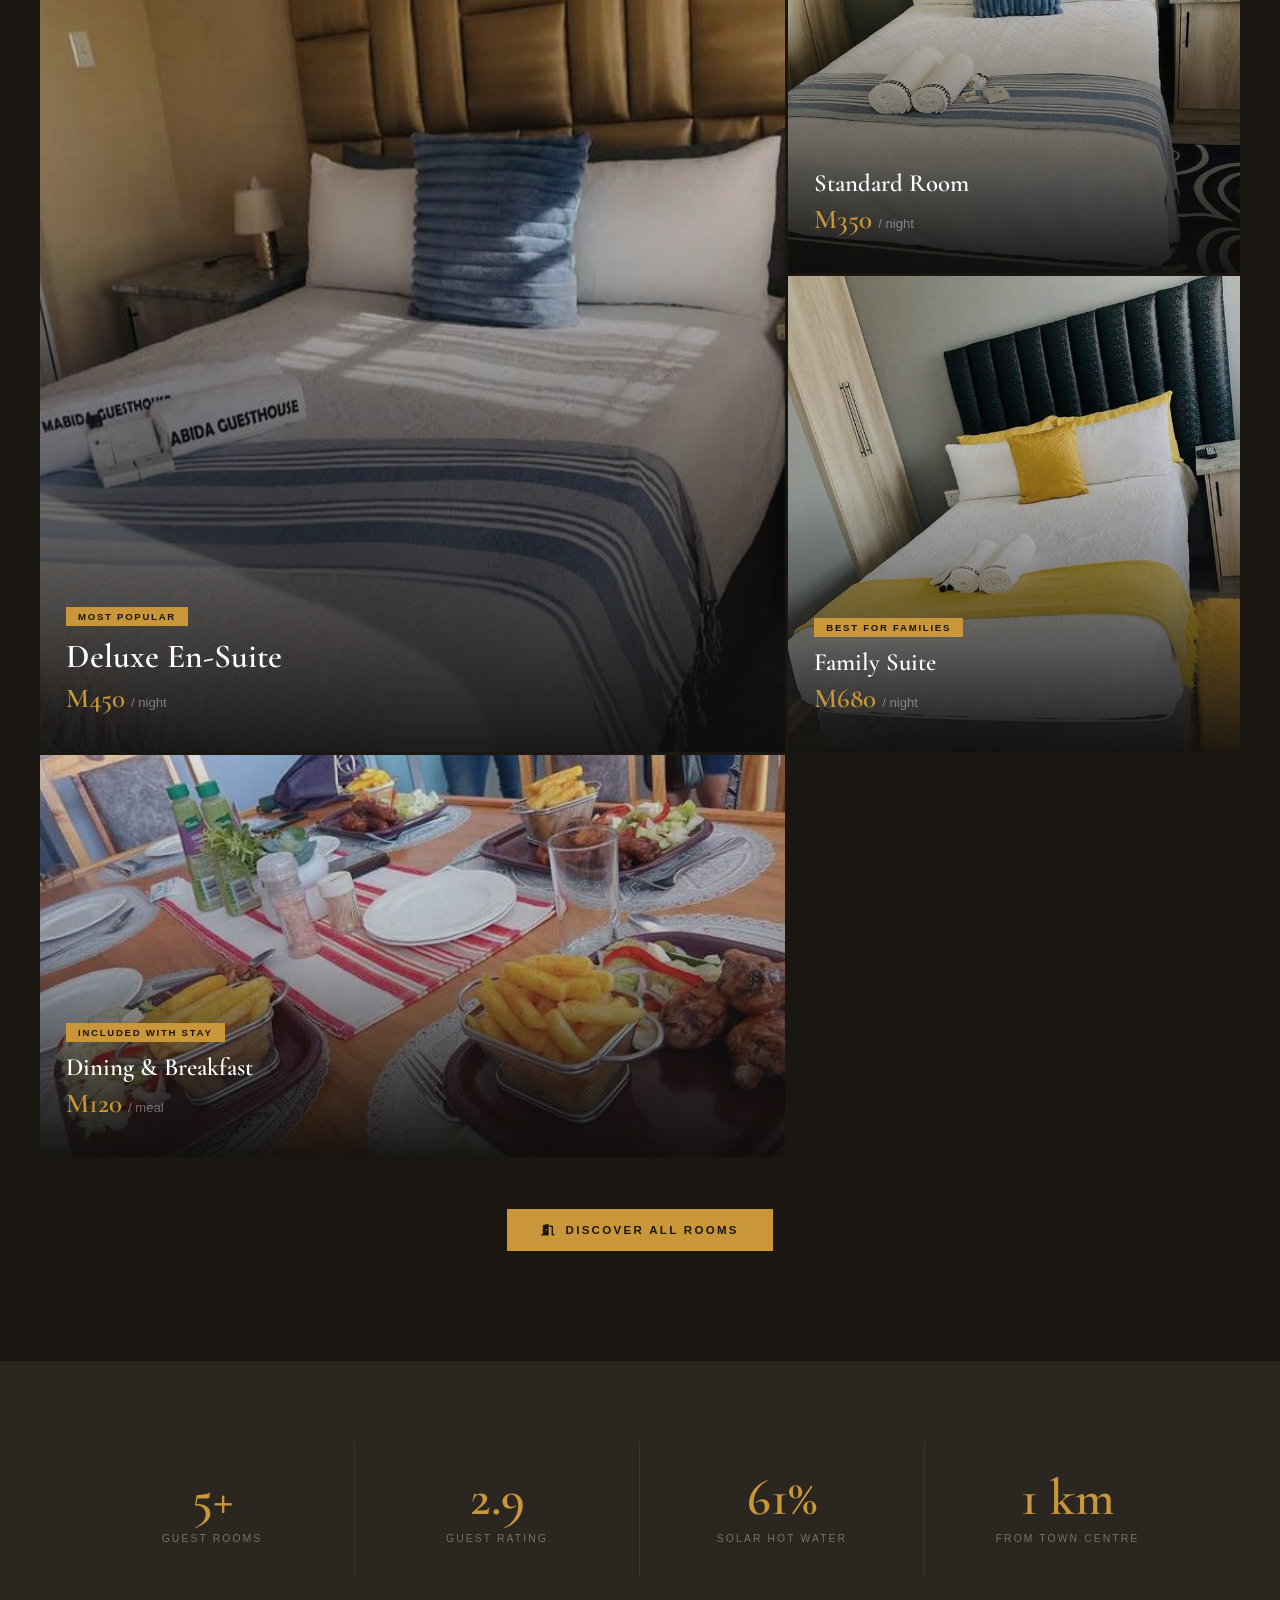
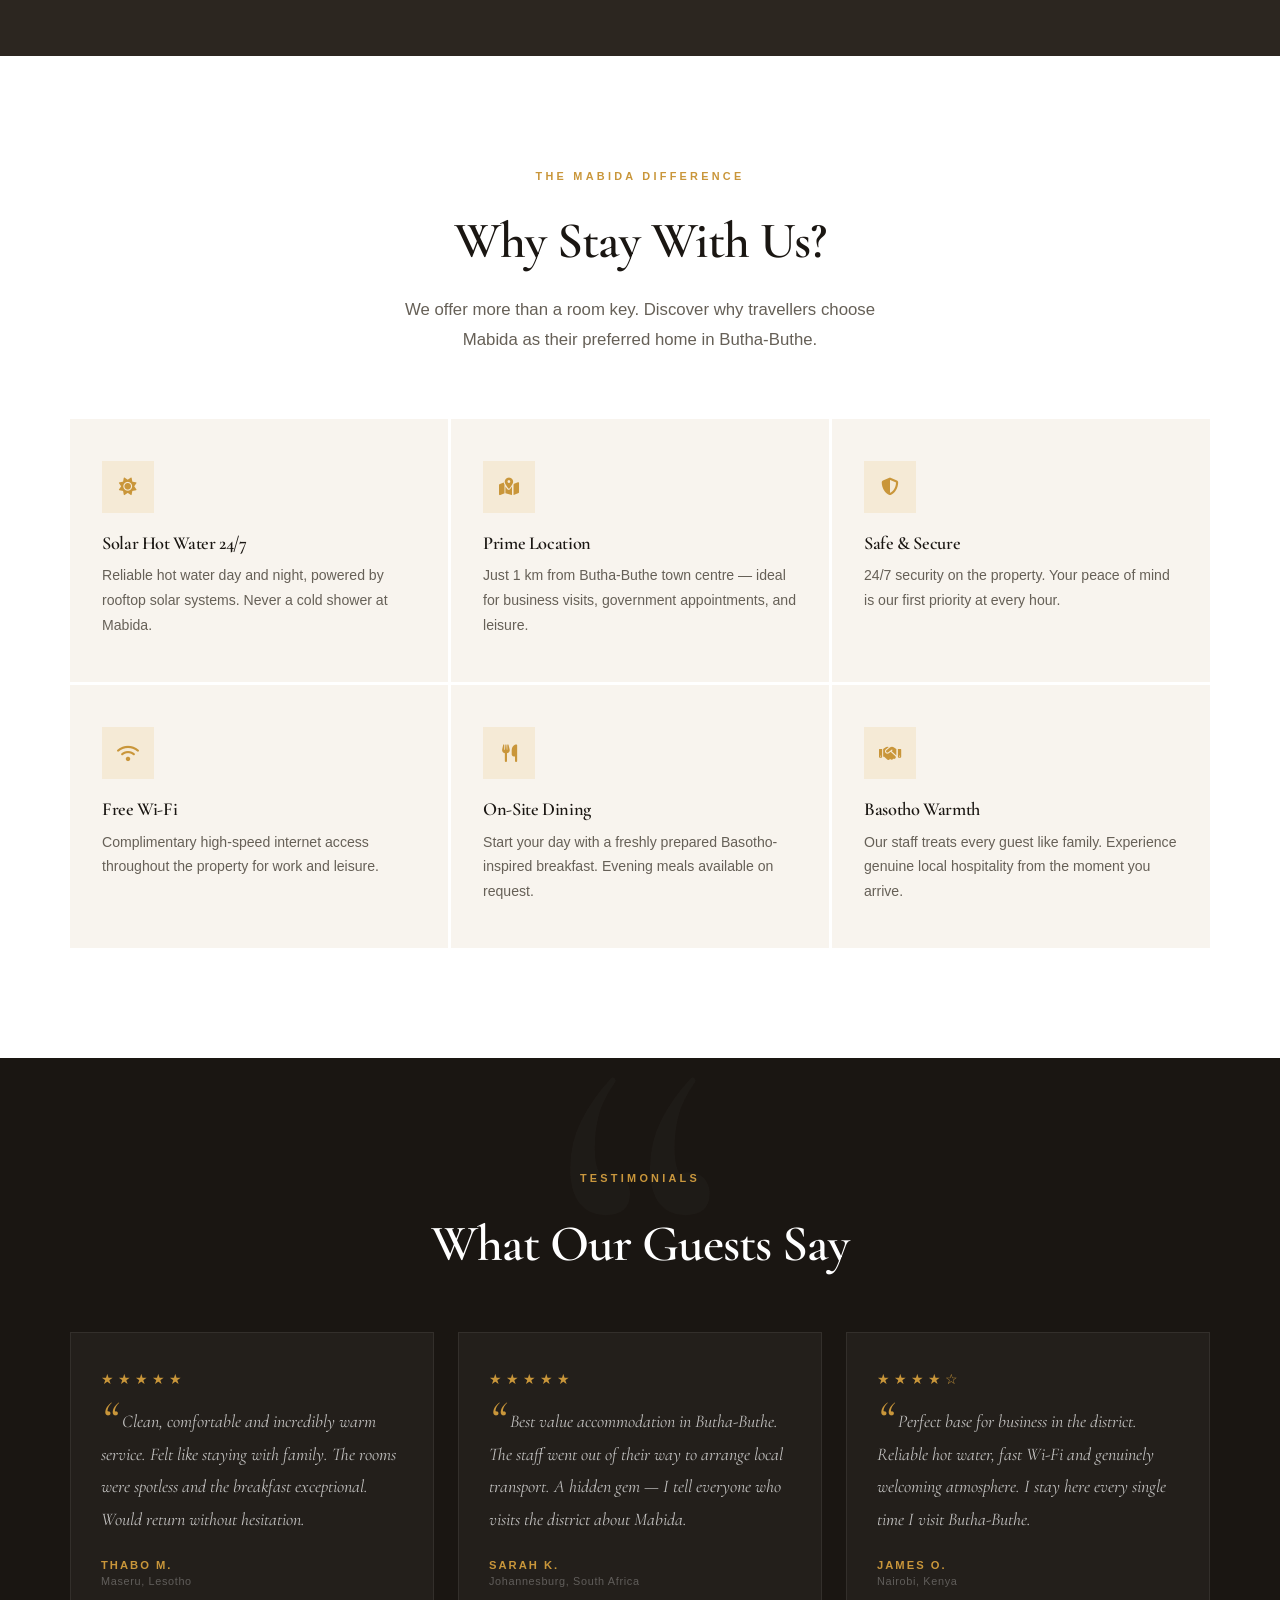
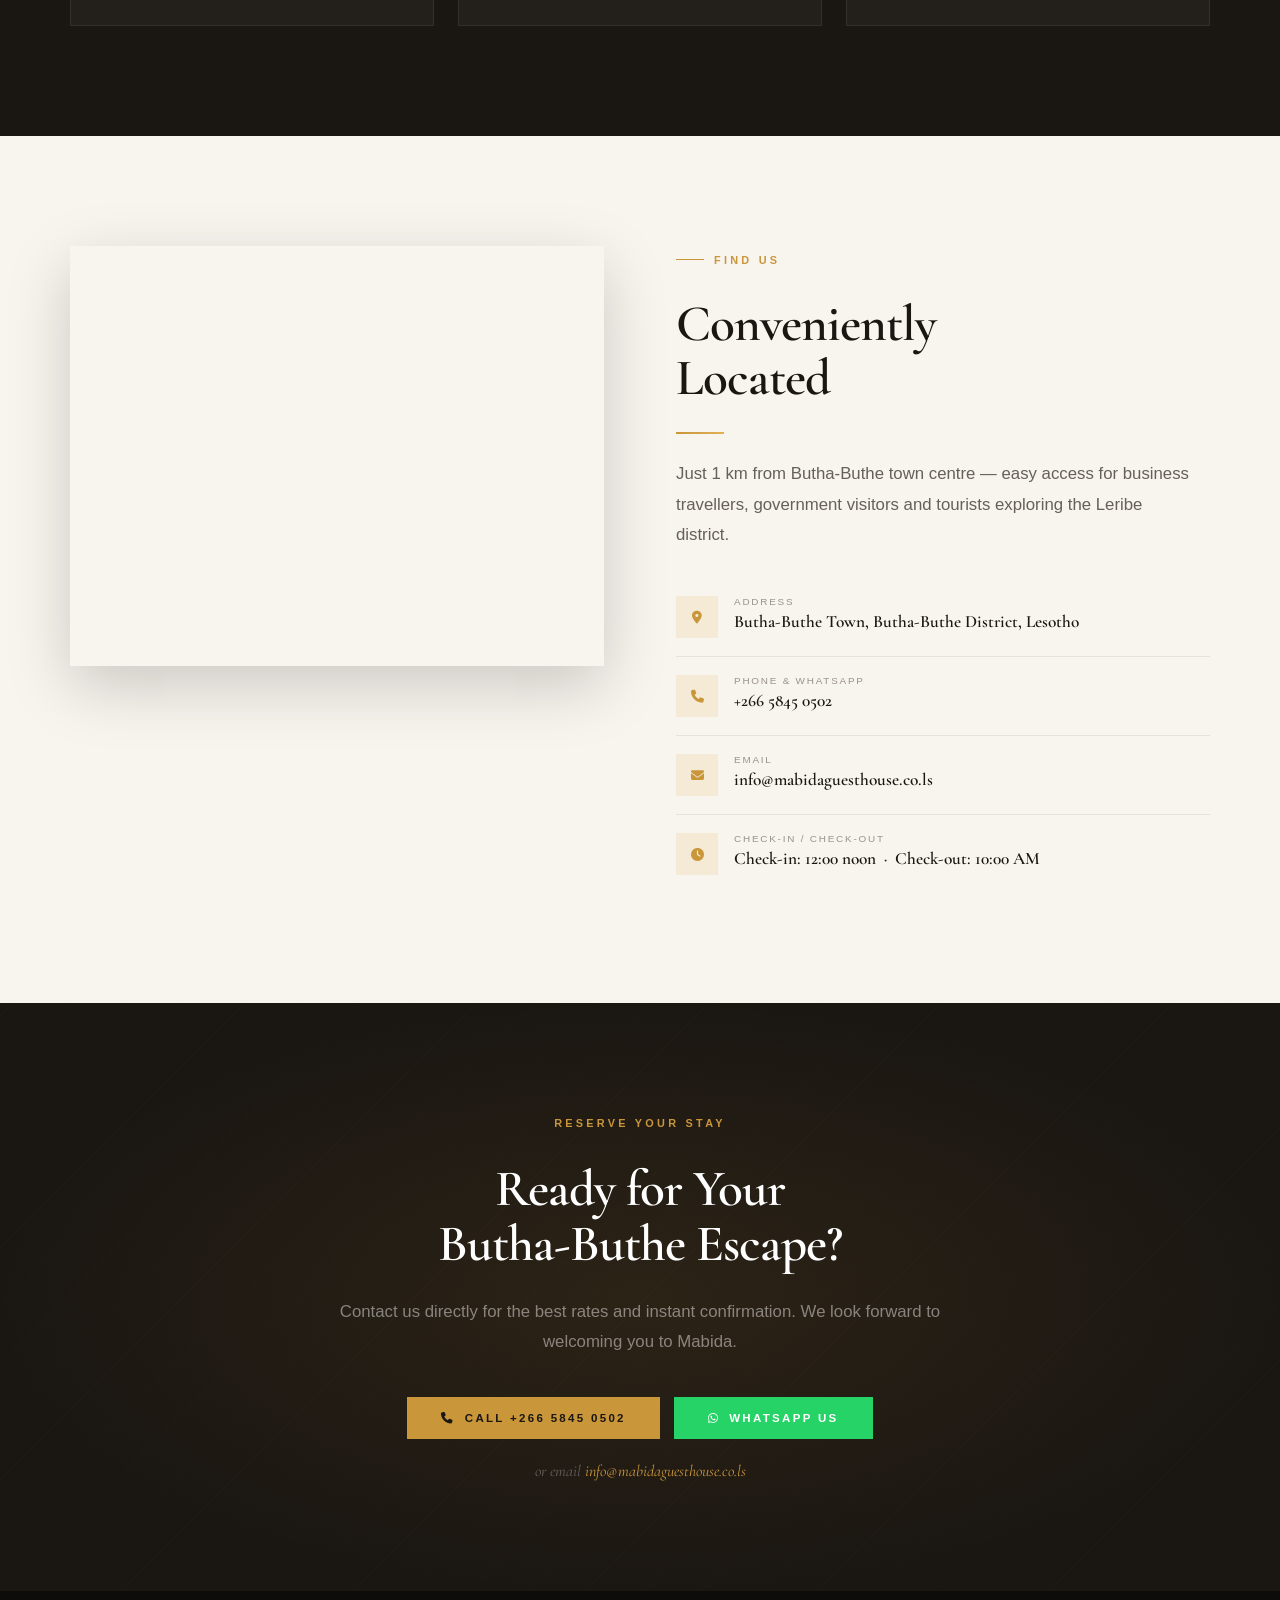
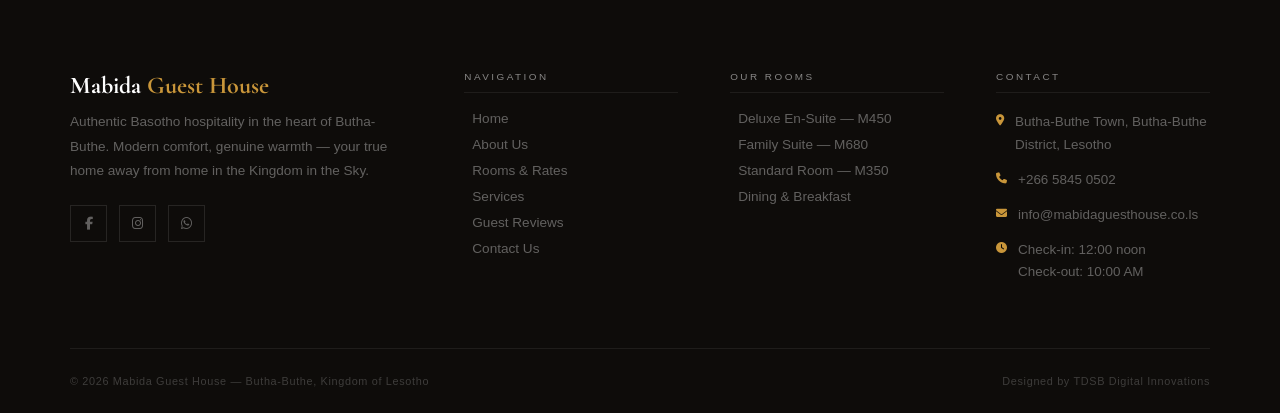
==== commit 0c4e33b1: "Update index.html" ====
--- a/index.html
+++ b/index.html
@@ -7,12 +7,12 @@
 <meta property="og:title" content="Mabida Guest House — Butha-Buthe, Lesotho">
 <meta property="og:description" content="Your home away from home in Butha-Buthe. Clean, modern, warm.">
 <meta name="theme-color" content="#C9963A">
-<title>Mabida Guest House — Butha-Buthe, Lesotho</title>
+<title>Mabida Guest House</title>
 <link rel="preconnect" href="https://fonts.googleapis.com">
 <link rel="preconnect" href="https://fonts.gstatic.com" crossorigin>
 <link href="https://fonts.googleapis.com/css2?family=Cormorant+Garamond:ital,wght@0,400;0,600;0,700;1,400;1,600&family=Outfit:wght@300;400;500;600;700&display=swap" rel="stylesheet">
 <link rel="stylesheet" href="https://cdnjs.cloudflare.com/ajax/libs/font-awesome/6.5.1/css/all.min.css">
-<link rel="stylesheet" href="assets/css/style.css">
+<link rel="stylesheet" href="style.css">
 </head>
 <body>
 <div class="announce-bar">
@@ -502,6 +502,6 @@
   </svg>
   <span class="wa-label">Chat with us</span>
 </a>
-<script src="assets/js/main.js"></script>
+<script src="main.js"></script>
 </body>
-</html>+</html>
--- a/style.css
+++ b/style.css
@@ -0,0 +1,1026 @@
+/* ================================================================
+   MABIDA GUEST HOUSE — Main Stylesheet
+   Production Build v1.0 — TDSB Digital Innovations
+================================================================ */
+
+/* ── Variables ─────────────────────────────────────────────── */
+:root {
+  --gold:        #C9963A;
+  --gold-hover:  #E2B055;
+  --gold-pale:   #F5EAD6;
+  --charcoal:    #1A1612;
+  --dark:        #0E0C0A;
+  --mid-dark:    #2C2620;
+  --body-bg:     #F8F4EE;
+  --white:       #FFFFFF;
+  --grey-text:   #666057;
+  --grey-light:  #9A9288;
+  --border:      rgba(0,0,0,0.08);
+  --shadow-sm:   0 2px 12px rgba(0,0,0,0.07);
+  --shadow-md:   0 8px 32px rgba(0,0,0,0.12);
+  --shadow-lg:   0 20px 60px rgba(0,0,0,0.18);
+  --ease:        cubic-bezier(0.25,0.46,0.45,0.94);
+  --ease-out:    cubic-bezier(0.16,1,0.3,1);
+  --nav-h:       72px;
+}
+
+/* ── Reset ─────────────────────────────────────────────────── */
+*,*::before,*::after{box-sizing:border-box;margin:0;padding:0}
+html{scroll-behavior:smooth;font-size:16px}
+body{
+  font-family:'Outfit',sans-serif;
+  background:var(--body-bg);
+  color:var(--charcoal);
+  overflow-x:hidden;
+  -webkit-font-smoothing:antialiased;
+}
+img{display:block;max-width:100%;height:auto}
+a{text-decoration:none;color:inherit;transition:color .3s}
+ul,ol{list-style:none}
+button{cursor:pointer;border:none;background:none;font-family:inherit}
+input,textarea,select{font-family:inherit}
+section{position:relative}
+
+/* ── Typography ────────────────────────────────────────────── */
+h1,h2,h3,h4,h5,h6{
+  font-family:'Cormorant Garamond',serif;
+  font-weight:600;
+  line-height:1.1;
+  letter-spacing:-0.02em;
+  color:var(--charcoal);
+}
+
+.eyebrow{
+  display:inline-flex;
+  align-items:center;
+  gap:10px;
+  font-size:.68rem;
+  font-weight:600;
+  letter-spacing:.3em;
+  text-transform:uppercase;
+  color:var(--gold);
+  font-family:'Outfit',sans-serif;
+}
+.eyebrow::before{
+  content:'';
+  display:block;
+  width:28px;height:1px;
+  background:var(--gold);
+  flex-shrink:0;
+}
+
+.section-heading{
+  font-size:clamp(2.1rem,4vw,3.4rem);
+  margin:.6em 0 .5em;
+  line-height:1.07;
+}
+.section-sub{
+  font-size:1.05rem;
+  line-height:1.8;
+  color:var(--grey-text);
+  font-weight:300;
+  max-width:56ch;
+}
+.gold-bar{
+  width:48px;height:2px;
+  background:linear-gradient(90deg,var(--gold),var(--gold-hover));
+  margin:1rem 0 1.6rem;
+}
+
+/* ── Layout ─────────────────────────────────────────────────── */
+.container{width:100%;max-width:1220px;margin:0 auto;padding:0 40px}
+.container--wide{width:100%;max-width:1400px;margin:0 auto;padding:0 40px}
+@media(max-width:768px){.container,.container--wide{padding:0 20px}}
+
+.section-pad{padding:110px 0}
+.section-pad--sm{padding:70px 0}
+
+/* ── Buttons ────────────────────────────────────────────────── */
+.btn{
+  display:inline-flex;align-items:center;gap:9px;
+  font-family:'Outfit',sans-serif;
+  font-size:.72rem;font-weight:600;
+  letter-spacing:.2em;text-transform:uppercase;
+  padding:15px 34px;
+  transition:all .35s var(--ease);
+  cursor:pointer;white-space:nowrap;
+  border:none;
+}
+.btn--gold{background:var(--gold);color:var(--charcoal)}
+.btn--gold:hover{background:var(--gold-hover);transform:translateY(-3px);box-shadow:0 12px 28px rgba(201,150,58,.35);color:var(--charcoal)}
+.btn--outline{background:transparent;color:var(--white);border:1.5px solid rgba(255,255,255,.45)}
+.btn--outline:hover{border-color:var(--gold);color:var(--gold);transform:translateY(-3px)}
+.btn--dark{background:var(--charcoal);color:var(--white)}
+.btn--dark:hover{background:var(--mid-dark);transform:translateY(-3px);color:var(--white)}
+.btn--outline-dark{background:transparent;color:var(--charcoal);border:1.5px solid var(--border)}
+.btn--outline-dark:hover{border-color:var(--gold);color:var(--gold)}
+.btn--wa{background:#25D366;color:var(--white)}
+.btn--wa:hover{background:#1ebe5d;transform:translateY(-3px);box-shadow:0 12px 28px rgba(37,211,102,.35);color:var(--white)}
+
+/* ── Announce Bar ───────────────────────────────────────────── */
+.announce-bar{
+  background:var(--charcoal);
+  padding:9px 0;
+  border-bottom:1px solid rgba(201,150,58,.18);
+}
+.announce-bar__inner{
+  display:flex;justify-content:space-between;align-items:center;
+  gap:20px;
+}
+.announce-bar__contacts{display:flex;gap:28px;align-items:center}
+.announce-bar__contacts a{
+  display:flex;align-items:center;gap:7px;
+  font-size:.7rem;letter-spacing:.1em;
+  color:rgba(255,255,255,.55);
+  transition:color .3s;
+}
+.announce-bar__contacts a:hover{color:var(--gold)}
+.announce-bar__contacts a i{color:var(--gold);font-size:11px}
+.announce-bar__social{display:flex;gap:14px}
+.announce-bar__social a{
+  font-size:13px;color:rgba(255,255,255,.35);
+  transition:color .3s;
+}
+.announce-bar__social a:hover{color:var(--gold)}
+@media(max-width:680px){.announce-bar__contacts span:nth-child(2){display:none}}
+@media(max-width:480px){.announce-bar{display:none}}
+
+/* ── Navbar ─────────────────────────────────────────────────── */
+.navbar{
+  position:sticky;top:0;z-index:1000;
+  background:var(--white);
+  border-bottom:1px solid var(--border);
+  transition:box-shadow .4s var(--ease);
+}
+.navbar.scrolled{box-shadow:0 4px 24px rgba(0,0,0,.1)}
+.navbar__inner{
+  display:flex;align-items:center;justify-content:space-between;
+  height:var(--nav-h);
+  gap:20px;
+}
+/* Logo */
+.navbar__logo{
+  display:flex;flex-direction:column;
+  flex-shrink:0;
+}
+.navbar__logo-name{
+  font-family:'Cormorant Garamond',serif;
+  font-size:1.45rem;font-weight:700;
+  color:var(--charcoal);letter-spacing:.01em;line-height:1;
+}
+.navbar__logo-name span{color:var(--gold)}
+.navbar__logo-sub{
+  font-size:.58rem;font-weight:600;
+  letter-spacing:.25em;text-transform:uppercase;
+  color:var(--grey-light);margin-top:3px;
+}
+/* Links */
+.navbar__links{
+  display:flex;align-items:center;gap:4px;
+}
+.navbar__links a{
+  font-size:.72rem;font-weight:500;
+  letter-spacing:.14em;text-transform:uppercase;
+  color:var(--grey-text);
+  padding:8px 14px;
+  position:relative;
+  transition:color .3s;
+}
+.navbar__links a::after{
+  content:'';
+  position:absolute;bottom:5px;left:14px;right:14px;
+  height:1px;background:var(--gold);
+  transform:scaleX(0);transition:transform .3s var(--ease);
+}
+.navbar__links a:hover,
+.navbar__links a.active{color:var(--charcoal)}
+.navbar__links a:hover::after,
+.navbar__links a.active::after{transform:scaleX(1)}
+.navbar__cta{
+  font-size:.72rem;font-weight:700;
+  letter-spacing:.18em;text-transform:uppercase;
+  background:var(--gold);color:var(--charcoal);
+  padding:11px 26px;
+  transition:background .3s,transform .3s;
+  white-space:nowrap;flex-shrink:0;
+}
+.navbar__cta:hover{background:var(--gold-hover);transform:translateY(-2px);color:var(--charcoal)}
+/* Hamburger */
+.navbar__burger{
+  display:none;flex-direction:column;gap:5px;padding:6px;
+}
+.navbar__burger span{
+  display:block;width:22px;height:1.5px;
+  background:var(--charcoal);transition:.3s;
+}
+/* Mobile drawer */
+@media(max-width:960px){
+  .navbar__links{display:none}
+  .navbar__burger{display:flex}
+  .navbar__cta{display:none}
+
+  .navbar__links.is-open{
+    display:flex;flex-direction:column;
+    position:fixed;inset:0;
+    background:var(--charcoal);
+    z-index:9999;
+    justify-content:center;align-items:center;gap:0;
+  }
+  .navbar__links.is-open a{
+    color:rgba(255,255,255,.65);font-size:1.1rem;
+    padding:18px 36px;width:100%;text-align:center;
+    letter-spacing:.2em;
+  }
+  .navbar__links.is-open a::after{display:none}
+  .navbar__links.is-open a:hover{color:var(--gold)}
+  .navbar__close{
+    position:fixed;top:20px;right:22px;
+    font-size:2rem;color:var(--white);
+    cursor:pointer;z-index:10000;
+    background:none;border:none;line-height:1;
+  }
+  .nav-book-mobile{
+    display:block !important;
+    background:var(--gold) !important;
+    color:var(--charcoal) !important;
+    margin-top:20px;
+    width:auto !important;
+    font-weight:700 !important;
+    padding:15px 40px !important;
+  }
+  .nav-book-mobile::after{display:none !important}
+}
+
+/* ── Hero / Slider ──────────────────────────────────────────── */
+.hero{
+  position:relative;
+  height:100vh;min-height:620px;
+  overflow:hidden;
+  background:var(--dark);
+}
+.hero__slides{position:absolute;inset:0}
+.hero__slide{
+  position:absolute;inset:0;opacity:0;
+  transition:opacity 1.2s var(--ease);
+}
+.hero__slide.active{opacity:1}
+.hero__slide img{
+  width:100%;height:100%;
+  object-fit:cover;object-position:center 35%;
+  filter:brightness(.68) saturate(.85);
+}
+/* Gradient overlay */
+.hero__overlay{
+  position:absolute;inset:0;
+  background:linear-gradient(
+    100deg,
+    rgba(14,12,10,.85) 0%,
+    rgba(14,12,10,.45) 55%,
+    rgba(14,12,10,.12) 100%
+  );
+  z-index:1;
+}
+/* Bottom gold accent line */
+.hero__accent-line{
+  position:absolute;bottom:0;left:0;right:0;height:3px;
+  background:linear-gradient(90deg,var(--gold) 0%,var(--gold-hover) 35%,transparent 100%);
+  z-index:5;
+}
+/* Content */
+.hero__content{
+  position:relative;z-index:3;
+  height:100%;
+  display:flex;align-items:center;
+}
+.hero__text{
+  max-width:680px;
+  padding-bottom:140px; /* clear stats strip */
+  animation:fadeUp .9s var(--ease-out) both .15s;
+}
+.hero__eyebrow{
+  font-family:'Outfit',sans-serif;
+  font-size:.68rem;font-weight:600;
+  letter-spacing:.35em;text-transform:uppercase;
+  color:var(--gold);
+  display:flex;align-items:center;gap:14px;
+  margin-bottom:22px;
+  animation:fadeUp .8s var(--ease-out) both .3s;
+}
+.hero__eyebrow::before{content:'';display:block;width:36px;height:1px;background:var(--gold)}
+.hero__h1{
+  font-family:'Cormorant Garamond',serif;
+  font-size:clamp(3.4rem,8.5vw,7.5rem);
+  font-weight:600;line-height:.93;
+  letter-spacing:-0.035em;
+  color:var(--white);
+  animation:fadeUp .8s var(--ease-out) both .42s;
+}
+.hero__h1 em{
+  font-style:italic;font-weight:400;
+  color:var(--gold-hover);
+}
+.hero__desc{
+  font-size:clamp(1rem,1.6vw,1.18rem);
+  color:rgba(255,255,255,.58);
+  font-weight:300;letter-spacing:.02em;
+  margin-top:18px;line-height:1.75;
+  animation:fadeUp .8s var(--ease-out) both .56s;
+}
+.hero__actions{
+  display:flex;flex-wrap:wrap;gap:14px;
+  margin-top:38px;
+  animation:fadeUp .8s var(--ease-out) both .7s;
+}
+/* Slide arrows */
+.hero__arrows{
+  position:absolute;bottom:155px;right:44px;
+  z-index:4;display:flex;gap:10px;
+}
+.hero__arrow{
+  width:46px;height:46px;
+  border:1px solid rgba(255,255,255,.25);
+  display:flex;align-items:center;justify-content:center;
+  color:rgba(255,255,255,.65);font-size:.85rem;
+  cursor:pointer;transition:all .3s;
+}
+.hero__arrow:hover{border-color:var(--gold);color:var(--gold)}
+/* Dots */
+.hero__dots{
+  position:absolute;bottom:155px;left:44px;
+  z-index:4;display:flex;gap:8px;align-items:center;
+}
+.hero__dot{
+  width:6px;height:6px;background:rgba(255,255,255,.35);
+  border-radius:50%;cursor:pointer;transition:all .4s;
+}
+.hero__dot.active{background:var(--gold);width:22px;border-radius:3px}
+/* Stats strip */
+.hero__stats{
+  position:absolute;bottom:0;left:0;right:0;z-index:4;
+  background:rgba(14,12,10,.9);
+  backdrop-filter:blur(16px);
+  border-top:1px solid rgba(201,150,58,.2);
+}
+.hero__stats-inner{
+  display:grid;grid-template-columns:repeat(4,1fr);
+  max-width:1000px;margin:0 auto;padding:0 40px;
+}
+.hero__stat{
+  padding:20px 16px;text-align:center;
+  border-right:1px solid rgba(255,255,255,.07);
+  transition:background .3s;
+}
+.hero__stat:last-child{border-right:none}
+.hero__stat:hover{background:rgba(201,150,58,.07)}
+.hero__stat-num{
+  font-family:'Cormorant Garamond',serif;
+  font-size:2.1rem;font-weight:600;
+  color:var(--gold);line-height:1;
+}
+.hero__stat-lbl{
+  font-size:.62rem;letter-spacing:.18em;text-transform:uppercase;
+  color:rgba(255,255,255,.38);margin-top:5px;
+}
+/* Scroll hint */
+.hero__scroll{
+  position:absolute;bottom:155px;left:50%;
+  transform:translateX(-50%);z-index:4;
+  display:flex;flex-direction:column;align-items:center;gap:8px;
+  color:rgba(255,255,255,.3);font-size:.6rem;letter-spacing:.22em;text-transform:uppercase;
+  animation:fadeUp 1s var(--ease-out) both 1.2s;
+}
+.hero__scroll-line{
+  width:1px;height:44px;
+  background:linear-gradient(to bottom,rgba(255,255,255,.4),transparent);
+  animation:scrollPulse 2.4s ease-in-out infinite;
+}
+@keyframes scrollPulse{
+  0%,100%{transform:scaleY(1);opacity:.4}
+  50%{transform:scaleY(1.35);opacity:.95}
+}
+@media(max-width:640px){
+  .hero__h1{font-size:3rem}
+  .hero__stats-inner{grid-template-columns:repeat(2,1fr)}
+  .hero__stat:nth-child(2){border-right:none}
+  .hero__stat:nth-child(3){border-right:1px solid rgba(255,255,255,.07)}
+  .hero__arrows,.hero__dots{display:none}
+  .hero__scroll{display:none}
+}
+
+/* ── Marquee Ticker ─────────────────────────────────────────── */
+.ticker{
+  background:var(--gold);
+  padding:13px 0;overflow:hidden;
+}
+.ticker__track{
+  display:flex;white-space:nowrap;
+  animation:ticker 22s linear infinite;
+}
+.ticker__item{
+  display:inline-flex;align-items:center;gap:16px;
+  font-size:.72rem;font-weight:600;
+  letter-spacing:.22em;text-transform:uppercase;
+  color:var(--charcoal);padding:0 36px;
+}
+.ticker__item i{font-size:10px;opacity:.6}
+@keyframes ticker{0%{transform:translateX(0)}100%{transform:translateX(-50%)}}
+
+/* ── About ──────────────────────────────────────────────────── */
+.about{background:var(--white)}
+.about__grid{
+  display:grid;grid-template-columns:1fr 1fr;
+  gap:90px;align-items:center;
+}
+@media(max-width:900px){.about__grid{grid-template-columns:1fr;gap:56px}}
+.about__images{position:relative}
+.about__img-main{
+  width:100%;aspect-ratio:5/4;
+  object-fit:cover;
+  box-shadow:var(--shadow-lg);
+  position:relative;z-index:1;
+}
+/* Decorative corner frame */
+.about__images::before{
+  content:'';position:absolute;
+  top:-18px;left:-18px;
+  width:44%;height:44%;
+  border:2px solid var(--gold);
+  z-index:0;pointer-events:none;
+}
+/* Floating inset photo */
+.about__img-inset{
+  position:absolute;
+  bottom:-28px;right:-24px;
+  width:42%;aspect-ratio:1;
+  object-fit:cover;
+  border:4px solid var(--white);
+  box-shadow:var(--shadow-md);
+  z-index:2;
+}
+.about__badge{
+  position:absolute;top:24px;right:-16px;
+  background:var(--gold);color:var(--charcoal);
+  font-size:.62rem;font-weight:700;
+  letter-spacing:.2em;text-transform:uppercase;
+  padding:11px 20px;z-index:3;
+  writing-mode:unset;
+}
+.about__features{
+  display:grid;grid-template-columns:1fr 1fr;
+  gap:10px;margin-top:28px;
+}
+.about__feature{
+  display:flex;align-items:center;gap:10px;
+  background:var(--body-bg);
+  padding:10px 14px;
+  font-size:.84rem;color:var(--grey-text);
+  font-weight:400;
+  border-left:2px solid transparent;
+  transition:border-color .3s,color .3s;
+}
+.about__feature:hover{border-color:var(--gold);color:var(--charcoal)}
+.about__feature i{color:var(--gold);font-size:11px;flex-shrink:0}
+@media(max-width:900px){
+  .about__images::before{display:none}
+  .about__img-inset{display:none}
+  .about__badge{right:0}
+}
+
+/* ── How to Book ────────────────────────────────────────────── */
+.howtobk{background:var(--body-bg)}
+.howtobk__header{text-align:center;margin-bottom:64px}
+.howtobk__header .eyebrow{justify-content:center}
+.howtobk__header .eyebrow::before{display:none}
+.howtobk__grid{
+  display:grid;grid-template-columns:repeat(3,1fr);
+  gap:32px;
+}
+@media(max-width:768px){.howtobk__grid{grid-template-columns:1fr}}
+.howtobk__card{
+  background:var(--white);
+  padding:40px 34px;
+  border-bottom:3px solid transparent;
+  transition:border-color .35s,box-shadow .35s,transform .35s var(--ease);
+  position:relative;
+  overflow:hidden;
+}
+.howtobk__card:hover{
+  border-color:var(--gold);
+  transform:translateY(-6px);
+  box-shadow:var(--shadow-md);
+}
+.howtobk__num{
+  font-family:'Cormorant Garamond',serif;
+  font-size:5.5rem;font-weight:700;
+  color:var(--gold-pale);line-height:1;
+  position:absolute;top:16px;right:20px;
+  pointer-events:none;
+  transition:color .35s;
+}
+.howtobk__card:hover .howtobk__num{color:rgba(201,150,58,.15)}
+.howtobk__icon{
+  width:52px;height:52px;
+  background:var(--gold);
+  display:flex;align-items:center;justify-content:center;
+  color:var(--charcoal);font-size:1.1rem;
+  margin-bottom:20px;
+  transition:background .3s;
+}
+.howtobk__card:hover .howtobk__icon{background:var(--charcoal);color:var(--gold)}
+.howtobk__title{
+  font-size:1.3rem;
+  margin-bottom:10px;
+}
+.howtobk__desc{
+  font-size:.9rem;line-height:1.75;
+  color:var(--grey-text);font-weight:300;
+}
+/* Step connector line */
+@media(min-width:769px){
+  .howtobk__grid{position:relative}
+  .howtobk__grid::after{
+    content:'';position:absolute;
+    top:66px;left:calc(33.33% + 16px);right:calc(33.33% + 16px);
+    height:1px;background:var(--gold);opacity:.25;
+    pointer-events:none;
+  }
+}
+
+/* ── Rooms ──────────────────────────────────────────────────── */
+.rooms{background:var(--charcoal)}
+.rooms .eyebrow{color:var(--gold)}
+.rooms .eyebrow::before{background:var(--gold)}
+.rooms__header{
+  display:flex;align-items:flex-end;justify-content:space-between;
+  gap:32px;margin-bottom:56px;flex-wrap:wrap;
+}
+.rooms__header .section-heading,.rooms__header .section-sub{color:var(--white)}
+.rooms__header .section-sub{color:rgba(255,255,255,.45)}
+/* Grid */
+.rooms__grid{
+  display:grid;
+  grid-template-columns:1.65fr 1fr;
+  grid-template-rows:auto auto;
+  gap:3px;
+}
+@media(max-width:900px){.rooms__grid{grid-template-columns:1fr}}
+.room-card{
+  position:relative;overflow:hidden;
+  background:var(--dark);cursor:pointer;
+}
+.room-card:first-child{grid-row:span 2}
+@media(max-width:900px){.room-card:first-child{grid-row:span 1}}
+.room-card__img{
+  width:100%;height:100%;min-height:320px;
+  object-fit:cover;display:block;
+  transition:transform .8s var(--ease),filter .6s;
+  filter:saturate(.8) brightness(.88);
+}
+.room-card:first-child .room-card__img{min-height:640px}
+@media(max-width:640px){
+  .room-card__img,.room-card:first-child .room-card__img{min-height:300px}
+}
+.room-card:hover .room-card__img{
+  transform:scale(1.06);
+  filter:saturate(1) brightness(.72);
+}
+.room-card__overlay{
+  position:absolute;inset:0;
+  background:linear-gradient(to top,rgba(14,12,10,.92) 0%,rgba(14,12,10,.08) 55%,transparent 100%);
+  transition:background .5s;
+}
+.room-card:hover .room-card__overlay{
+  background:linear-gradient(to top,rgba(14,12,10,.97) 0%,rgba(14,12,10,.28) 65%,rgba(14,12,10,.04) 100%);
+}
+.room-card__body{
+  position:absolute;bottom:0;left:0;right:0;
+  padding:28px 26px;z-index:2;
+}
+.room-card__badge{
+  display:inline-block;
+  background:var(--gold);color:var(--charcoal);
+  font-size:.6rem;font-weight:700;
+  letter-spacing:.18em;text-transform:uppercase;
+  padding:4px 12px;margin-bottom:10px;
+}
+.room-card__name{
+  font-family:'Cormorant Garamond',serif;
+  font-size:1.55rem;font-weight:600;
+  color:var(--white);margin-bottom:8px;
+}
+.room-card:first-child .room-card__name{font-size:2.1rem}
+.room-card__price-row{display:flex;align-items:baseline;gap:6px;margin-bottom:12px}
+.room-card__price{
+  font-family:'Cormorant Garamond',serif;
+  font-size:1.7rem;font-weight:600;color:var(--gold);line-height:1;
+}
+.room-card__per{font-size:.82rem;color:rgba(255,255,255,.4)}
+.room-card__tags{
+  display:flex;flex-wrap:wrap;gap:6px;
+  max-height:0;overflow:hidden;
+  transition:max-height .5s var(--ease),opacity .4s;
+  opacity:0;
+}
+.room-card:hover .room-card__tags{max-height:80px;opacity:1}
+.room-card__tag{
+  font-size:.62rem;letter-spacing:.1em;text-transform:uppercase;
+  color:rgba(255,255,255,.5);
+  background:rgba(255,255,255,.08);
+  padding:4px 10px;border:1px solid rgba(255,255,255,.1);
+}
+.rooms__cta{text-align:center;margin-top:52px}
+
+/* ── Why Us ─────────────────────────────────────────────────── */
+.whyus{background:var(--white)}
+.whyus__header{text-align:center;margin-bottom:64px}
+.whyus__header .eyebrow{justify-content:center}
+.whyus__header .eyebrow::before{display:none}
+.whyus__grid{
+  display:grid;grid-template-columns:repeat(3,1fr);
+  gap:3px;
+}
+@media(max-width:900px){.whyus__grid{grid-template-columns:1fr 1fr}}
+@media(max-width:560px){.whyus__grid{grid-template-columns:1fr}}
+.whyus__card{
+  padding:42px 32px;
+  background:var(--body-bg);
+  border-bottom:3px solid transparent;
+  transition:border-color .3s,box-shadow .35s,transform .35s var(--ease);
+}
+.whyus__card:hover{
+  border-color:var(--gold);
+  transform:translateY(-5px);
+  box-shadow:var(--shadow-md);
+  background:var(--white);
+}
+.whyus__icon{
+  width:52px;height:52px;
+  background:var(--gold-pale);
+  display:flex;align-items:center;justify-content:center;
+  font-size:1.1rem;color:var(--gold);
+  margin-bottom:20px;
+  transition:background .3s,color .3s;
+}
+.whyus__card:hover .whyus__icon{background:var(--gold);color:var(--charcoal)}
+.whyus__title{font-size:1.15rem;margin-bottom:10px}
+.whyus__desc{font-size:.88rem;line-height:1.75;color:var(--grey-text);font-weight:300}
+
+/* ── Stats Counter ──────────────────────────────────────────── */
+.stats{background:var(--mid-dark);padding:80px 0}
+.stats__grid{
+  display:grid;grid-template-columns:repeat(4,1fr);
+  gap:0;
+}
+@media(max-width:700px){.stats__grid{grid-template-columns:repeat(2,1fr)}}
+.stats__item{
+  text-align:center;padding:32px 20px;
+  border-right:1px solid rgba(255,255,255,.07);
+}
+.stats__item:last-child{border-right:none}
+@media(max-width:700px){
+  .stats__item:nth-child(2){border-right:none}
+  .stats__item:nth-child(3){border-right:1px solid rgba(255,255,255,.07)}
+}
+.stats__num{
+  font-family:'Cormorant Garamond',serif;
+  font-size:3.2rem;font-weight:600;
+  color:var(--gold);line-height:1;
+  margin-bottom:8px;
+}
+.stats__lbl{
+  font-size:.65rem;letter-spacing:.2em;text-transform:uppercase;
+  color:rgba(255,255,255,.35);
+}
+
+/* ── Testimonials ───────────────────────────────────────────── */
+.testimonials{
+  background:var(--charcoal);
+  position:relative;overflow:hidden;
+}
+.testimonials::before{
+  content:'\201C';
+  position:absolute;top:-80px;left:50%;transform:translateX(-50%);
+  font-family:'Cormorant Garamond',serif;
+  font-size:34rem;color:rgba(255,255,255,.018);
+  line-height:1;pointer-events:none;user-select:none;
+}
+.testimonials .eyebrow{color:var(--gold)}
+.testimonials .eyebrow::before{background:var(--gold)}
+.testimonials__header{text-align:center;margin-bottom:60px}
+.testimonials__header .eyebrow{justify-content:center}
+.testimonials__header .eyebrow::before{display:none}
+.testimonials__header .section-heading{color:var(--white)}
+.testimonials__grid{
+  display:grid;grid-template-columns:repeat(3,1fr);
+  gap:24px;
+}
+@media(max-width:900px){.testimonials__grid{grid-template-columns:1fr}}
+.review-card{
+  background:rgba(255,255,255,.04);
+  border:1px solid rgba(255,255,255,.07);
+  padding:38px 30px;
+  transition:background .3s,transform .35s var(--ease);
+}
+.review-card:hover{background:rgba(255,255,255,.09);transform:translateY(-5px)}
+.review-card__stars{
+  color:var(--gold);font-size:.85rem;
+  letter-spacing:4px;margin-bottom:18px;
+}
+.review-card__quote{
+  font-family:'Cormorant Garamond',serif;
+  font-size:1.12rem;font-style:italic;
+  color:rgba(255,255,255,.72);
+  line-height:1.82;margin-bottom:24px;
+  position:relative;
+}
+.review-card__quote::before{
+  content:'\201C';
+  font-size:3.2rem;color:var(--gold);
+  line-height:0;vertical-align:-.5rem;
+  margin-right:4px;
+}
+.review-card__author{
+  font-size:.7rem;font-weight:700;
+  letter-spacing:.18em;text-transform:uppercase;
+  color:var(--gold);
+}
+.review-card__origin{
+  font-size:.68rem;color:rgba(255,255,255,.28);
+  margin-top:4px;letter-spacing:.06em;
+}
+
+/* ── Location / Contact ──────────────────────────────────────── */
+.location{background:var(--body-bg)}
+.location__grid{
+  display:grid;grid-template-columns:1fr 1fr;
+  gap:72px;align-items:start;
+}
+@media(max-width:900px){.location__grid{grid-template-columns:1fr;gap:52px}}
+.location__map{
+  width:100%;height:420px;
+  box-shadow:var(--shadow-lg);overflow:hidden;
+}
+.location__map iframe{width:100%;height:100%;border:none;display:block}
+.contact-rows{margin-top:28px}
+.contact-row{
+  display:flex;align-items:flex-start;gap:16px;
+  padding:18px 0;border-bottom:1px solid var(--border);
+}
+.contact-row:last-child{border:none}
+.contact-row__icon{
+  width:42px;height:42px;flex-shrink:0;
+  background:var(--gold-pale);
+  display:flex;align-items:center;justify-content:center;
+  color:var(--gold);font-size:13px;
+  transition:background .3s,color .3s;
+}
+.contact-row:hover .contact-row__icon{background:var(--gold);color:var(--charcoal)}
+.contact-row__lbl{
+  font-size:.62rem;letter-spacing:.18em;text-transform:uppercase;
+  color:var(--grey-light);margin-bottom:4px;
+}
+.contact-row__val{
+  font-family:'Cormorant Garamond',serif;
+  font-size:1.08rem;font-weight:600;
+  color:var(--charcoal);
+}
+.contact-row__val a{color:var(--charcoal);transition:color .3s}
+.contact-row__val a:hover{color:var(--gold)}
+
+/* ── CTA Banner ─────────────────────────────────────────────── */
+.cta-banner{
+  background:var(--charcoal);text-align:center;
+  position:relative;overflow:hidden;
+}
+.cta-banner::before{
+  content:'';position:absolute;inset:0;
+  background:radial-gradient(ellipse at center,rgba(201,150,58,.1) 0%,transparent 72%);
+}
+/* Subtle diagonal gold lines */
+.cta-banner::after{
+  content:'';position:absolute;inset:0;
+  background:repeating-linear-gradient(
+    -45deg,
+    transparent 0,transparent 40px,
+    rgba(201,150,58,.025) 40px,rgba(201,150,58,.025) 41px
+  );
+}
+.cta-banner__inner{
+  position:relative;z-index:1;
+  max-width:660px;margin:0 auto;
+}
+.cta-banner .eyebrow{justify-content:center;color:var(--gold)}
+.cta-banner .eyebrow::before{display:none}
+.cta-banner .section-heading{color:var(--white)}
+.cta-banner .section-sub{color:rgba(255,255,255,.45);max-width:100%;margin-top:16px}
+.cta-banner__actions{
+  display:flex;flex-wrap:wrap;gap:14px;
+  justify-content:center;margin-top:40px;
+}
+.cta-banner__note{
+  margin-top:22px;
+  font-family:'Cormorant Garamond',serif;
+  font-size:1rem;font-style:italic;
+  color:rgba(255,255,255,.3);
+}
+.cta-banner__note a{color:var(--gold)}
+
+/* ── Footer ─────────────────────────────────────────────────── */
+.footer{background:var(--dark);padding:80px 0 26px}
+.footer__grid{
+  display:grid;grid-template-columns:1.6fr 1fr 1fr 1fr;
+  gap:52px;
+  padding-bottom:52px;
+  border-bottom:1px solid rgba(255,255,255,.07);
+  margin-bottom:26px;
+}
+@media(max-width:900px){.footer__grid{grid-template-columns:1fr 1fr;gap:36px}}
+@media(max-width:500px){.footer__grid{grid-template-columns:1fr;gap:32px}}
+.footer__brand-name{
+  font-family:'Cormorant Garamond',serif;
+  font-size:1.5rem;font-weight:700;
+  color:var(--white);margin-bottom:10px;
+}
+.footer__brand-name span{color:var(--gold)}
+.footer__tagline{
+  font-size:.85rem;line-height:1.78;
+  color:rgba(255,255,255,.35);margin-bottom:22px;
+}
+.footer__social{display:flex;gap:12px}
+.footer__social a{
+  width:37px;height:37px;
+  border:1px solid rgba(255,255,255,.1);
+  display:flex;align-items:center;justify-content:center;
+  color:rgba(255,255,255,.35);font-size:13px;
+  transition:all .3s;
+}
+.footer__social a:hover{border-color:var(--gold);color:var(--gold)}
+.footer__col-title{
+  font-size:.62rem;letter-spacing:.25em;text-transform:uppercase;
+  color:rgba(255,255,255,.5);
+  margin-bottom:18px;padding-bottom:10px;
+  border-bottom:1px solid rgba(255,255,255,.07);
+}
+.footer__links{display:flex;flex-direction:column;gap:11px}
+.footer__links a{
+  font-size:.85rem;color:rgba(255,255,255,.35);
+  transition:color .3s,padding-left .3s;
+  display:flex;align-items:center;gap:8px;
+}
+.footer__links a::before{
+  content:'';width:0;height:1px;
+  background:var(--gold);transition:width .3s;flex-shrink:0;
+}
+.footer__links a:hover{color:var(--gold)}
+.footer__links a:hover::before{width:14px}
+.footer__contact-item{
+  display:flex;gap:11px;align-items:flex-start;
+  margin-bottom:13px;
+}
+.footer__contact-item i{color:var(--gold);font-size:11px;margin-top:4px;flex-shrink:0}
+.footer__contact-item span{
+  font-size:.84rem;color:rgba(255,255,255,.35);line-height:1.65;
+}
+.footer__contact-item a{color:rgba(255,255,255,.35);transition:color .3s}
+.footer__contact-item a:hover{color:var(--gold)}
+.footer__bottom{
+  display:flex;align-items:center;justify-content:space-between;
+  font-size:.68rem;color:rgba(255,255,255,.2);
+  letter-spacing:.06em;flex-wrap:wrap;gap:10px;
+}
+.footer__bottom a{color:rgba(255,255,255,.2);transition:color .3s}
+.footer__bottom a:hover{color:var(--gold)}
+
+/* ── WhatsApp Float ─────────────────────────────────────────── */
+.wa-float{
+  position:fixed;bottom:28px;right:28px;z-index:9998;
+  background:#25D366;color:var(--white);
+  display:flex;align-items:center;gap:10px;
+  padding:14px 22px 14px 17px;border-radius:50px;
+  box-shadow:0 8px 28px rgba(37,211,102,.4),0 2px 10px rgba(0,0,0,.15);
+  font-size:.82rem;font-weight:600;letter-spacing:.04em;
+  transition:transform .35s var(--ease),box-shadow .35s;
+  overflow:hidden;white-space:nowrap;
+}
+.wa-float:hover{
+  transform:translateY(-5px) scale(1.03);
+  box-shadow:0 16px 40px rgba(37,211,102,.5);
+  color:var(--white);
+}
+.wa-float::before{
+  content:'';position:absolute;inset:0;border-radius:50px;
+  background:#25D366;animation:waPulse 2.8s ease-out infinite;z-index:-1;
+}
+@keyframes waPulse{
+  0%{transform:scale(1);opacity:.6}
+  70%,100%{transform:scale(1.45);opacity:0}
+}
+@media(max-width:600px){
+  .wa-float{padding:15px;border-radius:50%;bottom:20px;right:20px}
+  .wa-float .wa-label{display:none}
+}
+
+/* ── Scroll Reveal ──────────────────────────────────────────── */
+.reveal{
+  opacity:0;transform:translateY(34px);
+  transition:opacity .9s var(--ease-out),transform .9s var(--ease-out);
+}
+.reveal.from-left {transform:translateX(-34px)}
+.reveal.from-right{transform:translateX(34px)}
+.reveal.visible{opacity:1;transform:none}
+.d1{transition-delay:.06s}.d2{transition-delay:.14s}
+.d3{transition-delay:.22s}.d4{transition-delay:.30s}
+.d5{transition-delay:.38s}.d6{transition-delay:.46s}
+
+/* ── Keyframes ──────────────────────────────────────────────── */
+@keyframes fadeUp{
+  from{opacity:0;transform:translateY(44px)}
+  to{opacity:1;transform:none}
+}
+
+/* ── Page: Rooms ─────────────────────────────────────────────── */
+.page-hero{
+  background:var(--charcoal);
+  padding:90px 0 70px;
+  text-align:center;
+  border-bottom:3px solid rgba(201,150,58,.2);
+}
+.page-hero .eyebrow{justify-content:center;color:var(--gold)}
+.page-hero .eyebrow::before{display:none}
+.page-hero .section-heading{color:var(--white);max-width:100%;margin:10px auto 16px}
+.page-hero .section-sub{color:rgba(255,255,255,.45);margin:0 auto;text-align:center}
+
+.rooms-page__grid{
+  display:grid;
+  grid-template-columns:repeat(2,1fr);
+  gap:28px;
+}
+@media(max-width:768px){.rooms-page__grid{grid-template-columns:1fr}}
+.room-detail-card{
+  background:var(--white);
+  overflow:hidden;
+  box-shadow:var(--shadow-sm);
+  transition:transform .35s var(--ease),box-shadow .35s;
+}
+.room-detail-card:hover{transform:translateY(-6px);box-shadow:var(--shadow-lg)}
+.room-detail-card__img{
+  width:100%;height:280px;object-fit:cover;display:block;
+  transition:transform .7s var(--ease);
+}
+.room-detail-card:hover .room-detail-card__img{transform:scale(1.04)}
+.room-detail-card__body{padding:30px 28px}
+.room-detail-card__badge{
+  display:inline-block;
+  background:var(--gold);color:var(--charcoal);
+  font-size:.6rem;font-weight:700;
+  letter-spacing:.18em;text-transform:uppercase;
+  padding:4px 12px;margin-bottom:12px;
+}
+.room-detail-card__name{font-size:1.6rem;margin-bottom:8px}
+.room-detail-card__price-row{display:flex;align-items:baseline;gap:6px;margin-bottom:16px}
+.room-detail-card__price{font-family:'Cormorant Garamond',serif;font-size:1.9rem;color:var(--gold);font-weight:600;line-height:1}
+.room-detail-card__per{font-size:.84rem;color:var(--grey-light)}
+.room-detail-card__desc{font-size:.92rem;line-height:1.75;color:var(--grey-text);margin-bottom:20px;font-weight:300}
+.room-detail-card__features{
+  display:grid;grid-template-columns:1fr 1fr;gap:8px;
+  margin-bottom:24px;
+}
+.room-detail-card__feature{
+  display:flex;align-items:center;gap:8px;
+  font-size:.82rem;color:var(--grey-text);
+}
+.room-detail-card__feature i{color:var(--gold);font-size:10px;flex-shrink:0}
+
+/* ── Page: Contact ───────────────────────────────────────────── */
+.contact-page__grid{
+  display:grid;grid-template-columns:1fr 1fr;
+  gap:72px;align-items:start;
+}
+@media(max-width:900px){.contact-page__grid{grid-template-columns:1fr;gap:48px}}
+.contact-form{background:var(--white);padding:44px 40px;box-shadow:var(--shadow-md)}
+@media(max-width:600px){.contact-form{padding:28px 24px}}
+.form-group{margin-bottom:20px}
+.form-label{
+  display:block;
+  font-size:.68rem;font-weight:600;
+  letter-spacing:.18em;text-transform:uppercase;
+  color:var(--grey-light);margin-bottom:8px;
+}
+.form-input,.form-textarea,.form-select{
+  width:100%;
+  padding:13px 16px;
+  background:var(--body-bg);
+  border:1px solid var(--border);
+  font-family:'Outfit',sans-serif;
+  font-size:.92rem;color:var(--charcoal);
+  outline:none;
+  transition:border-color .3s,box-shadow .3s;
+  -webkit-appearance:none;
+}
+.form-input:focus,.form-textarea:focus,.form-select:focus{
+  border-color:var(--gold);
+  box-shadow:0 0 0 3px rgba(201,150,58,.12);
+}
+.form-textarea{resize:vertical;min-height:130px}
+.form-row{display:grid;grid-template-columns:1fr 1fr;gap:14px}
+@media(max-width:600px){.form-row{grid-template-columns:1fr}}
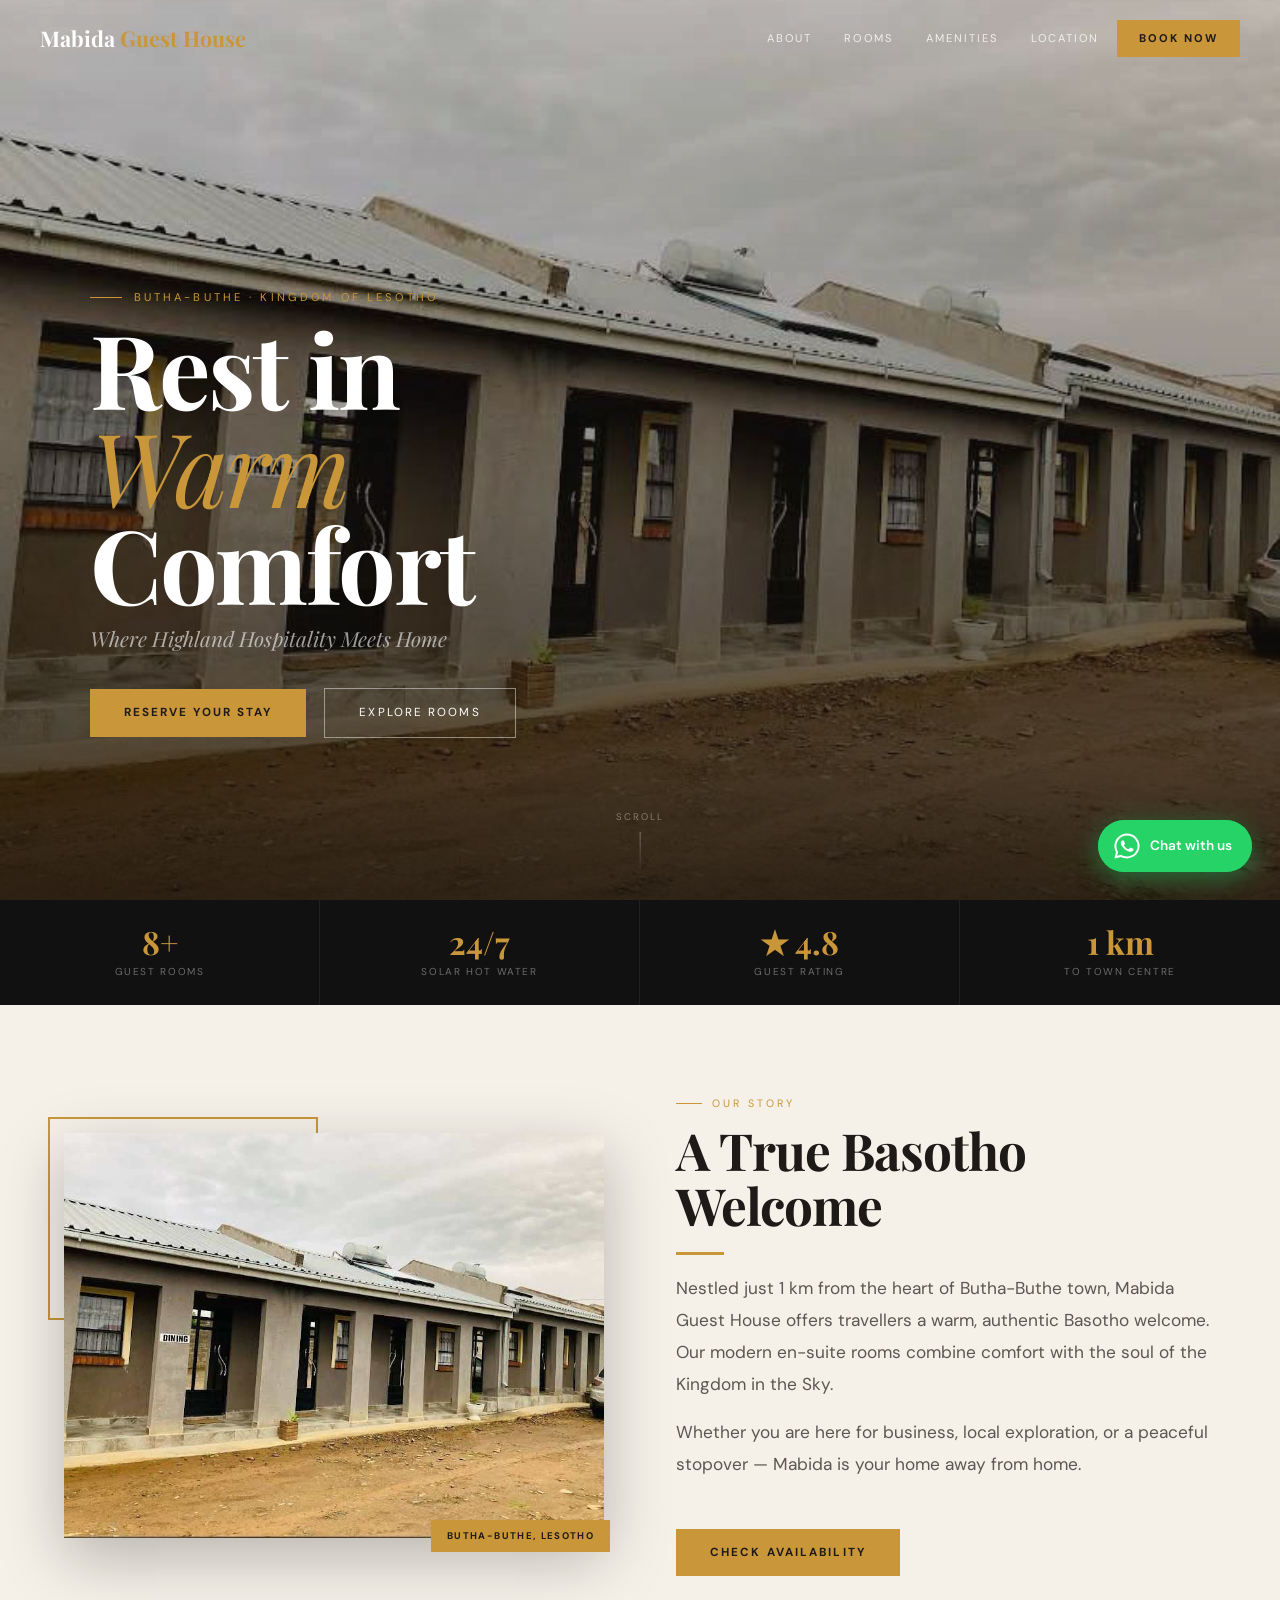
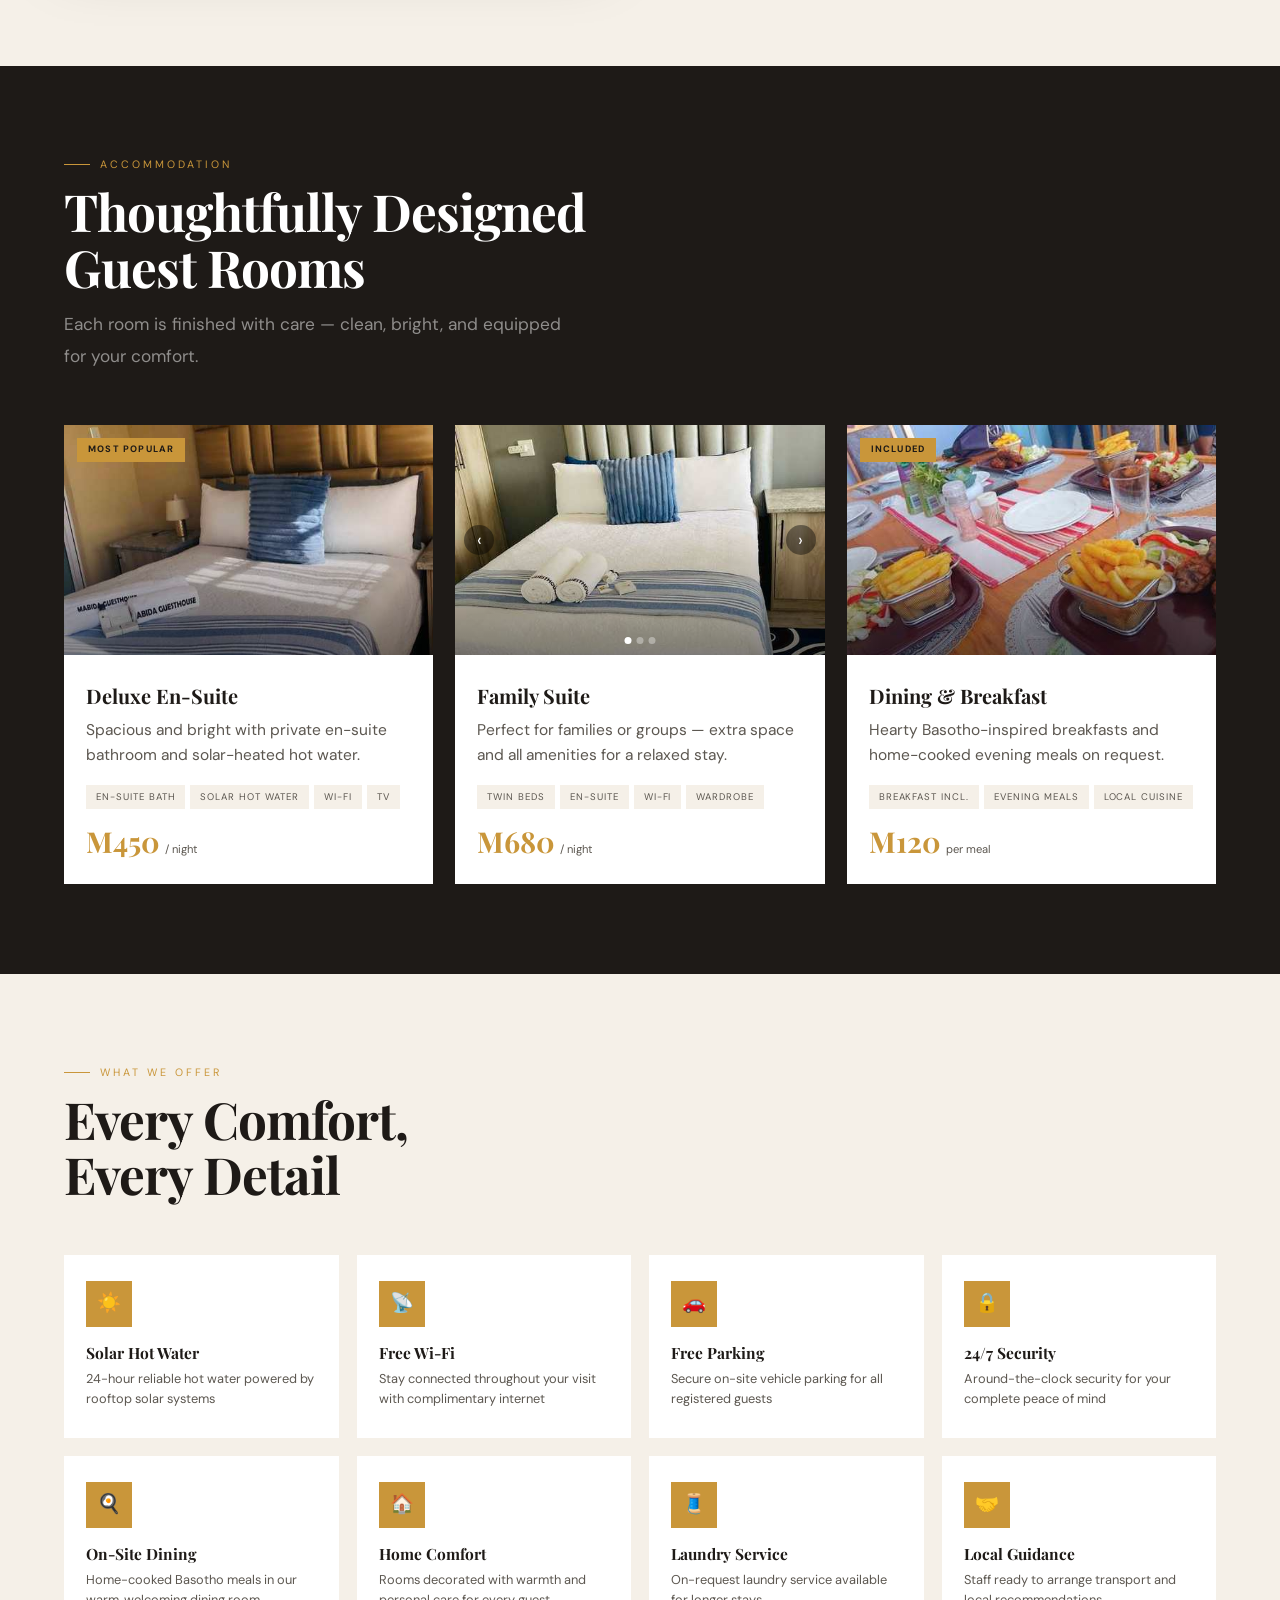
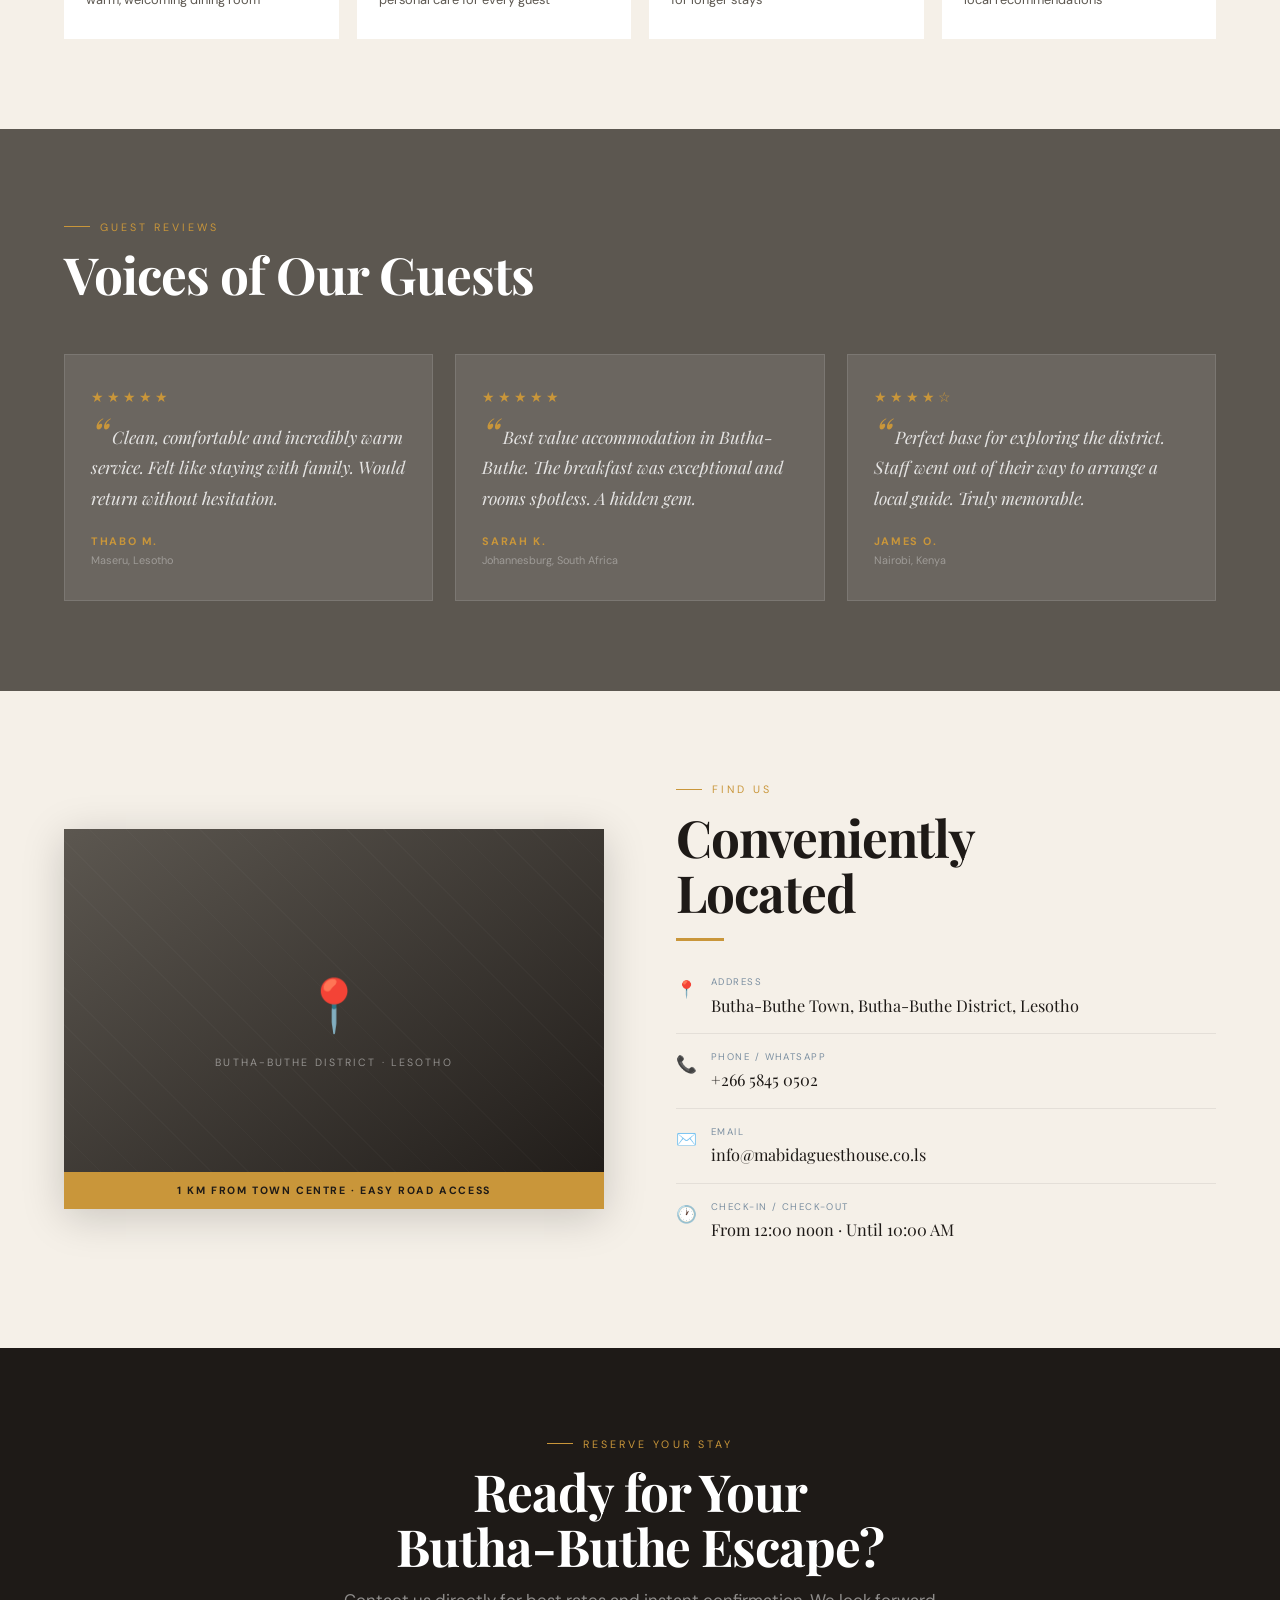
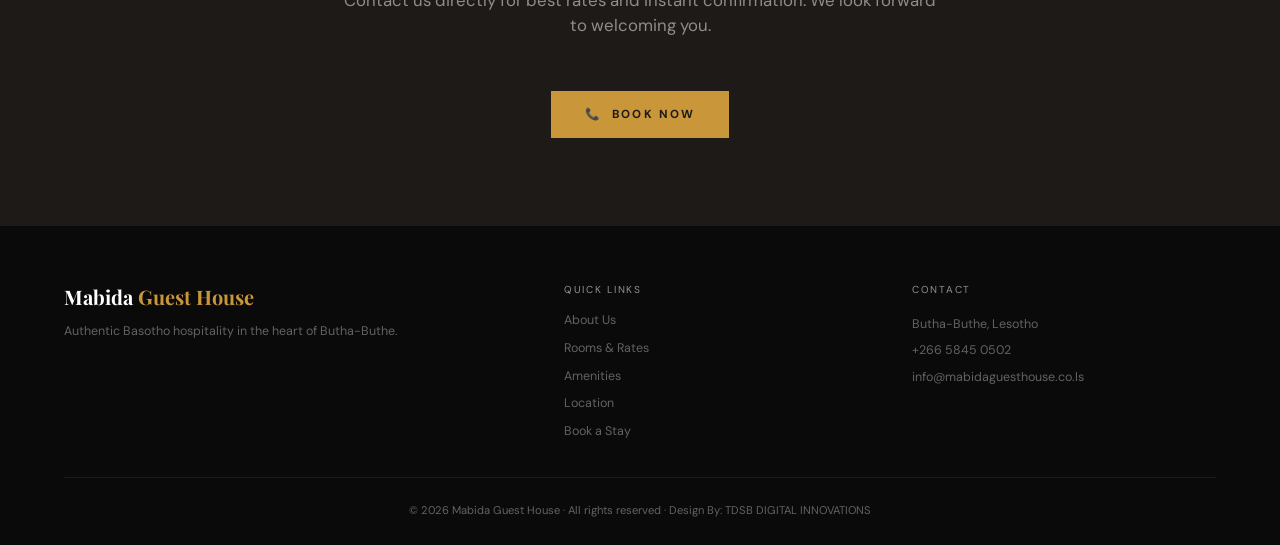
==== commit b4b989d2: "Rename index2.html to index.html" ====
--- a/index.html
+++ b/index.html
@@ -3,505 +3,503 @@
 <head>
 <meta charset="UTF-8">
 <meta name="viewport" content="width=device-width, initial-scale=1.0">
-<meta name="description" content="Mabida Guest House — Modern en-suite rooms with 24/7 solar hot water, 1 km from Butha-Buthe town. Authentic Basotho hospitality in the Kingdom in the Sky.">
-<meta property="og:title" content="Mabida Guest House — Butha-Buthe, Lesotho">
-<meta property="og:description" content="Your home away from home in Butha-Buthe. Clean, modern, warm.">
-<meta name="theme-color" content="#C9963A">
 <title>Mabida Guest House</title>
 <link rel="preconnect" href="https://fonts.googleapis.com">
-<link rel="preconnect" href="https://fonts.gstatic.com" crossorigin>
-<link href="https://fonts.googleapis.com/css2?family=Cormorant+Garamond:ital,wght@0,400;0,600;0,700;1,400;1,600&family=Outfit:wght@300;400;500;600;700&display=swap" rel="stylesheet">
-<link rel="stylesheet" href="https://cdnjs.cloudflare.com/ajax/libs/font-awesome/6.5.1/css/all.min.css">
-<link rel="stylesheet" href="style.css">
+<link href="https://fonts.googleapis.com/css2?family=Playfair+Display:ital,wght@0,700;1,400&family=DM+Sans:wght@300;400;600&display=swap" rel="stylesheet">
+<link href="https://cdn.jsdelivr.net/npm/bootstrap@5.3.2/dist/css/bootstrap.min.css" rel="stylesheet">
+<style>
+:root {
+  --gold: #C9963A;
+  --gold-light: #E8B96A;
+  --cream: #F5F0E8;
+  --charcoal: #1E1A17;
+  --dark: #111;
+  --grey: #5C5750;
+  --slate: #7B8FA1;
+  --white: #fff;
+}
+*,*::before,*::after { box-sizing: border-box; margin: 0; padding: 0; }
+body { font-family: 'DM Sans', sans-serif; background: var(--cream); color: var(--charcoal); overflow-x: hidden; }
+h1,h2,h3 { font-family: 'Playfair Display', serif; }
+a { text-decoration: none; color: inherit; }
+img { display: block; max-width: 100%; }
+
+/* NAVBAR */
+.navbar {
+  position: fixed; top: 0; left: 0; right: 0; z-index: 1000;
+  display: flex; align-items: center; justify-content: space-between;
+  padding: 20px 40px;
+  transition: background .4s, padding .3s, box-shadow .4s;
+}
+.navbar.scrolled { background: rgba(17,17,17,.97); padding: 12px 40px; box-shadow: 0 2px 30px rgba(0,0,0,.4); }
+.nav-brand { font-family: 'Playfair Display', serif; font-size: 1.35rem; color: #fff; font-weight: 700; }
+.nav-brand span { color: var(--gold); }
+.nav-links { display: flex; align-items: center; gap: 4px; }
+.nav-links a { font-size: .7rem; letter-spacing: .18em; text-transform: uppercase; color: rgba(255,255,255,.8); padding: 8px 14px; transition: color .3s; }
+.nav-links a:hover { color: var(--gold); }
+.nav-book { background: var(--gold) !important; color: var(--charcoal) !important; font-weight: 700 !important; padding: 10px 22px !important; }
+.nav-book:hover { background: var(--gold-light) !important; }
+.nav-toggle { display: none; flex-direction: column; gap: 5px; cursor: pointer; background: none; border: none; padding: 4px; }
+.nav-toggle span { display: block; width: 24px; height: 2px; background: #fff; }
+@media(max-width:900px){
+  .navbar { padding: 14px 20px; }
+  .navbar.scrolled { padding: 10px 20px; }
+  .nav-toggle { display: flex; }
+  .nav-links { display: none; flex-direction: column; position: fixed; inset: 0; background: rgba(17,17,17,.98); justify-content: center; align-items: center; z-index: 999; gap: 0; }
+  .nav-links.open { display: flex; }
+  .nav-links a { font-size: 1.1rem; padding: 18px 24px; }
+}
+
+/* HERO */
+.hero { position: relative; height: 100vh; min-height: 580px; display: flex; align-items: flex-end; overflow: hidden; }
+.hero-bg { position: absolute; inset: 0; background: #2a2724; }
+.hero-bg img { width: 100%; height: 100%; object-fit: cover; object-position: center 35%; opacity: .8; animation: heroZoom 14s ease-out forwards; }
+@keyframes heroZoom { from{transform:scale(1.07)} to{transform:scale(1)} }
+.hero-overlay { position: absolute; inset: 0; background: linear-gradient(180deg, rgba(0,0,0,.05) 0%, rgba(17,11,7,.2) 40%, rgba(17,11,7,.82) 100%); }
+.hero-content { position: relative; z-index: 2; padding: 0 7vw 8vh; animation: heroUp 1s ease-out both .2s; }
+@keyframes heroUp { from{opacity:0;transform:translateY(45px)} to{opacity:1;transform:none} }
+.hero-eyebrow { font-size: .7rem; letter-spacing: .28em; text-transform: uppercase; color: var(--gold); margin-bottom: 14px; display: flex; align-items: center; gap: 12px; }
+.hero-eyebrow::before { content:''; display:block; width:32px; height:1px; background:var(--gold); }
+.hero-h1 { font-family: 'Playfair Display', serif; font-weight: 700; font-size: clamp(3rem, 8vw, 6.5rem); color: #fff; line-height: .95; letter-spacing: -.02em; }
+.hero-h1 em { font-style: italic; color: var(--gold); font-weight: 400; }
+.hero-tagline { font-family: 'Playfair Display', serif; font-style: italic; font-size: clamp(.95rem, 2vw, 1.3rem); color: rgba(255,255,255,.6); margin-top: 12px; }
+.hero-actions { margin-top: 34px; display: flex; gap: 18px; flex-wrap: wrap; align-items: center; }
+.btn-gold { background: var(--gold); color: var(--charcoal); border: none; padding: 15px 34px; font-weight: 700; font-size: .73rem; letter-spacing: .18em; text-transform: uppercase; cursor: pointer; display: inline-block; transition: background .3s, transform .25s; }
+.btn-gold:hover { background: var(--gold-light); transform: translateY(-3px); color: var(--charcoal); }
+.btn-outline { background: transparent; color: #fff; border: 1.5px solid rgba(255,255,255,.45); padding: 15px 34px; font-size: .73rem; letter-spacing: .18em; text-transform: uppercase; cursor: pointer; display: inline-block; transition: border-color .3s, color .3s, transform .25s; }
+.btn-outline:hover { border-color: var(--gold); color: var(--gold); transform: translateY(-3px); }
+.scroll-hint { position: absolute; bottom: 28px; left: 50%; transform: translateX(-50%); z-index: 2; display: flex; flex-direction: column; align-items: center; gap: 8px; color: rgba(255,255,255,.38); font-size: .6rem; letter-spacing: .22em; text-transform: uppercase; animation: scrollBounce 2.5s infinite; }
+.scroll-hint::after { content:''; width:1px; height:40px; background: linear-gradient(to bottom, rgba(255,255,255,.35), transparent); }
+@keyframes scrollBounce { 0%,100%{transform:translateX(-50%) translateY(0)} 50%{transform:translateX(-50%) translateY(9px)} }
+
+/* STATS BAR */
+.stats-bar { background: #111; }
+.stats-inner { display: grid; grid-template-columns: repeat(4,1fr); }
+.stat-cell { text-align: center; padding: 26px 16px; border-right: 1px solid rgba(255,255,255,.07); transition: background .3s; }
+.stat-cell:last-child { border-right: none; }
+.stat-cell:hover { background: rgba(201,150,58,.08); }
+.stat-num { font-family: 'Playfair Display', serif; font-size: 2rem; color: var(--gold); font-weight: 700; line-height: 1; }
+.stat-lbl { font-size: .63rem; letter-spacing: .16em; text-transform: uppercase; color: rgba(255,255,255,.38); margin-top: 6px; }
+@media(max-width:600px){ .stats-inner { grid-template-columns: repeat(2,1fr); } .stat-cell:nth-child(2){border-right:none} .stat-cell:nth-child(3){border-right:1px solid rgba(255,255,255,.07)} }
+
+/* SECTIONS */
+section { padding: 90px 0; }
+.container { width:100%; max-width:1200px; margin:0 auto; padding:0 24px; }
+.eyebrow { font-size: .67rem; letter-spacing: .28em; text-transform: uppercase; color: var(--gold); margin-bottom: 12px; display: flex; align-items: center; gap: 10px; }
+.eyebrow::before { content:''; display:block; width:26px; height:1px; background:var(--gold); }
+.sec-title { font-family: 'Playfair Display', serif; font-weight: 700; font-size: clamp(1.9rem,4vw,3.2rem); line-height: 1.08; letter-spacing: -.02em; margin-bottom: 14px; }
+.sec-body { font-size: 1.08rem; color: var(--grey); line-height: 1.85; }
+.gold-bar { width: 48px; height: 3px; background: var(--gold); margin: 18px 0; }
+
+/* ABOUT */
+.about-sec { background: var(--cream); }
+.about-layout { display: grid; grid-template-columns: 1fr 1fr; gap: 72px; align-items: center; }
+.about-img-wrap { position: relative; }
+.about-img-wrap::before { content:''; position:absolute; top:-16px; left:-16px; width:50%; height:50%; border:2px solid var(--gold); z-index:0; }
+.about-img-wrap::after { content:'Butha-Buthe, Lesotho'; position:absolute; bottom:-14px; right:-6px; background:var(--gold); color:var(--charcoal); font-size:.6rem; font-weight:700; letter-spacing:.14em; text-transform:uppercase; padding:9px 16px; z-index:2; }
+.about-img-wrap img { width:100%; aspect-ratio:4/3; object-fit:cover; position:relative; z-index:1; box-shadow:0 20px 60px rgba(0,0,0,.25); }
+@media(max-width:900px){ .about-layout{grid-template-columns:1fr;gap:52px} .about-img-wrap::before{display:none} .about-img-wrap::after{right:0} }
+
+/* ROOMS */
+.rooms-sec { background: var(--charcoal); }
+.rooms-sec .sec-title { color: #fff; }
+.rooms-sec .sec-body { color: rgba(255,255,255,.5); }
+.rooms-sec .eyebrow { color: var(--gold); }
+.rooms-grid { display:grid; grid-template-columns:repeat(3,1fr); gap:22px; margin-top:52px; }
+@media(max-width:900px){ .rooms-grid{grid-template-columns:1fr} }
+.room-card { background: #fff; overflow: hidden; transition: transform .4s, box-shadow .4s; cursor: pointer; }
+.room-card:hover { transform: translateY(-8px); box-shadow: 0 20px 55px rgba(0,0,0,.28); }
+.room-card-img { height: 230px; position: relative; overflow: hidden; background: #222; }
+.room-card-img > img { width:100%; height:100%; object-fit:cover; display:block; transition:transform .6s ease; }
+.room-card:hover .room-card-img > img { transform: scale(1.06); }
+.room-card-img-overlay { position:absolute; inset:0; background:linear-gradient(to top,rgba(0,0,0,.45) 0%,transparent 55%); z-index:1; pointer-events:none; }
+.room-badge { position:absolute; top:13px; left:13px; z-index:2; background:var(--gold); color:var(--charcoal); font-size:.58rem; font-weight:700; letter-spacing:.13em; text-transform:uppercase; padding:5px 11px; }
+.suite-slider { position:absolute; inset:0; }
+.suite-slide { width:100%; height:100%; object-fit:cover; position:absolute; inset:0; opacity:0; transition:opacity .7s ease; display:block; }
+.suite-slide.active { opacity:1; }
+.slider-dots { position:absolute; bottom:11px; left:50%; transform:translateX(-50%); display:flex; gap:5px; z-index:3; }
+.slider-dot { width:7px; height:7px; border-radius:50%; background:#fff; opacity:.35; cursor:pointer; transition:opacity .3s; border:none; padding:0; }
+.slider-dot.active { opacity:1; }
+.slider-btn { position:absolute; top:50%; transform:translateY(-50%); z-index:3; background:rgba(0,0,0,.42); border:none; color:#fff; width:30px; height:30px; border-radius:50%; cursor:pointer; font-size:1.1rem; display:flex; align-items:center; justify-content:center; transition:background .2s; }
+.slider-btn:hover { background:rgba(201,150,58,.75); }
+.slider-prev { left:9px; } .slider-next { right:9px; }
+.room-body { padding:26px 22px; }
+.room-name { font-family:'Playfair Display',serif; font-size:1.25rem; font-weight:700; color:var(--charcoal); margin-bottom:7px; }
+.room-desc { font-size:.97rem; color:var(--grey); line-height:1.65; margin-bottom:16px; }
+.room-tags { display:flex; flex-wrap:wrap; gap:5px; margin-bottom:18px; }
+.tag { background:var(--cream); color:var(--grey); font-size:.6rem; letter-spacing:.1em; text-transform:uppercase; padding:5px 10px; }
+.room-price { display:flex; align-items:baseline; gap:5px; }
+.price-amt { font-family:'Playfair Display',serif; font-size:1.8rem; color:var(--gold); line-height:1; font-weight:700; }
+.price-unit { font-size:.7rem; color:var(--grey); }
+
+/* AMENITIES */
+.amenities-sec { background: var(--cream); }
+.amenities-grid { display:grid; grid-template-columns:repeat(4,1fr); gap:18px; margin-top:52px; }
+@media(max-width:1000px){ .amenities-grid{grid-template-columns:repeat(2,1fr)} }
+@media(max-width:600px){ .amenities-grid{grid-template-columns:1fr} }
+.amenity-card { background:#fff; padding:26px 22px; border-bottom:3px solid transparent; transition:border-color .3s,transform .3s,box-shadow .3s; }
+.amenity-card:hover { border-color:var(--gold); transform:translateY(-4px); box-shadow:0 10px 28px rgba(0,0,0,.09); }
+.amenity-ico { width:46px; height:46px; background:var(--gold); display:flex; align-items:center; justify-content:center; font-size:1.2rem; margin-bottom:14px; }
+.amenity-name { font-family:'Playfair Display',serif; font-size:.97rem; font-weight:700; color:var(--charcoal); margin-bottom:5px; }
+.amenity-desc { font-size:.8rem; color:var(--grey); line-height:1.55; }
+
+/* REVIEWS */
+.reviews-sec { background: var(--grey); }
+.reviews-sec .sec-title { color: #fff; }
+.reviews-sec .eyebrow { color: var(--gold); }
+.reviews-grid { display:grid; grid-template-columns:repeat(3,1fr); gap:22px; margin-top:52px; }
+@media(max-width:900px){ .reviews-grid{grid-template-columns:1fr} }
+.review-card { background:rgba(255,255,255,.09); border:1px solid rgba(255,255,255,.11); padding:32px 26px; transition:background .3s; }
+.review-card:hover { background:rgba(255,255,255,.14); }
+.stars { color:var(--gold); font-size:.88rem; letter-spacing:3px; margin-bottom:14px; }
+.review-text { font-family:'Playfair Display',serif; font-size:1.08rem; font-style:italic; color:rgba(255,255,255,.82); line-height:1.75; margin-bottom:20px; }
+.review-text::before { content:'“'; font-size:2.8rem; line-height:.35; vertical-align:-.4rem; color:var(--gold); margin-right:3px; }
+.reviewer { font-size:.68rem; font-weight:700; letter-spacing:.15em; text-transform:uppercase; color:var(--gold); }
+.reviewer-origin { font-size:.68rem; color:rgba(255,255,255,.35); margin-top:3px; }
+
+/* LOCATION */
+.location-sec { background: var(--cream); }
+.location-layout { display:grid; grid-template-columns:1fr 1fr; gap:72px; align-items:center; }
+@media(max-width:900px){ .location-layout{grid-template-columns:1fr;gap:44px} }
+.map-box { background:linear-gradient(145deg,var(--grey),var(--charcoal)); height:380px; display:flex; align-items:center; justify-content:center; position:relative; overflow:hidden; box-shadow:0 8px 40px rgba(0,0,0,.18); }
+.map-box::before { content:''; position:absolute; inset:0; background:repeating-linear-gradient(45deg,rgba(255,255,255,.02) 0,rgba(255,255,255,.02) 1px,transparent 1px,transparent 26px); }
+.map-pin-wrap { text-align:center; position:relative; z-index:1; }
+.map-pin { font-size:3.2rem; animation:pinDrop .8s ease-out; }
+@keyframes pinDrop { from{opacity:0;transform:translateY(-26px)} to{opacity:1;transform:none} }
+.map-pin-label { margin-top:10px; font-size:.66rem; letter-spacing:.2em; text-transform:uppercase; color:rgba(255,255,255,.45); }
+.map-bottom-tag { position:absolute; bottom:0; left:0; right:0; background:var(--gold); color:var(--charcoal); font-size:.66rem; font-weight:700; letter-spacing:.15em; text-transform:uppercase; padding:11px 18px; text-align:center; }
+.contact-item { display:flex; gap:14px; align-items:flex-start; padding:16px 0; border-bottom:1px solid rgba(0,0,0,.07); }
+.contact-item:last-child { border:none; }
+.c-ico { font-size:1.05rem; flex-shrink:0; margin-top:2px; }
+.c-label { font-size:.6rem; letter-spacing:.15em; text-transform:uppercase; color:var(--slate); margin-bottom:3px; }
+.c-val { font-family:'Playfair Display',serif; font-size:1.02rem; color:var(--charcoal); }
+
+/* CTA */
+.cta-sec { background:var(--charcoal); padding:88px 0; text-align:center; }
+.cta-sec .eyebrow { justify-content:center; }
+.phone-below { margin-top:18px; font-family:'Playfair Display',serif; font-style:italic; font-size:1.05rem; color:rgba(255,255,255,.38); }
+.phone-below a { color:var(--gold); font-weight:700; }
+
+/* FOOTER */
+footer { background:#0a0a0a; padding:56px 0 26px; color:rgba(255,255,255,.36); font-size:.78rem; }
+.footer-grid { display:grid; grid-template-columns:1.5fr 1fr 1fr; gap:44px; padding-bottom:36px; border-bottom:1px solid rgba(255,255,255,.07); margin-bottom:24px; }
+@media(max-width:900px){ .footer-grid{grid-template-columns:1fr} }
+.footer-brand { font-family:'Playfair Display',serif; font-size:1.25rem; color:#fff; font-weight:700; margin-bottom:9px; }
+.footer-brand span { color:var(--gold); }
+.footer-col-title { font-size:.63rem; letter-spacing:.17em; text-transform:uppercase; color:rgba(255,255,255,.55); margin-bottom:14px; }
+.footer-links { display:flex; flex-direction:column; gap:9px; }
+.footer-links a { color:rgba(255,255,255,.36); transition:color .3s; }
+.footer-links a:hover { color:var(--gold); }
+.footer-copy { text-align:center; font-size:.7rem; }
+
+/* SCROLL REVEAL */
+.reveal { opacity:0; transform:translateY(32px); transition:opacity .8s ease,transform .8s ease; }
+.reveal.from-left { transform:translateX(-32px); }
+.reveal.from-right { transform:translateX(32px); }
+.reveal.visible { opacity:1; transform:none; }
+.delay-1{transition-delay:.1s} .delay-2{transition-delay:.22s} .delay-3{transition-delay:.34s} .delay-4{transition-delay:.46s}
+
+/* WHATSAPP FLOAT */
+.wa-float { position:fixed; bottom:28px; right:28px; z-index:9999; background:#25D366; color:#fff; display:flex; align-items:center; gap:10px; padding:13px 20px 13px 16px; border-radius:50px; box-shadow:0 6px 24px rgba(37,211,102,.45),0 2px 8px rgba(0,0,0,.18); font-family:'DM Sans',sans-serif; font-size:.85rem; font-weight:600; text-decoration:none; transition:transform .3s,box-shadow .3s; overflow:hidden; white-space:nowrap; }
+.wa-float:hover { transform:translateY(-4px) scale(1.04); box-shadow:0 12px 32px rgba(37,211,102,.55),0 4px 12px rgba(0,0,0,.2); color:#fff; }
+.wa-float::before { content:''; position:absolute; inset:0; border-radius:50px; background:#25D366; animation:waPulse 2.4s ease-out infinite; z-index:-1; }
+@keyframes waPulse { 0%{transform:scale(1);opacity:.6} 70%,100%{transform:scale(1.35);opacity:0} }
+@media(max-width:600px){ .wa-float{padding:14px;border-radius:50%;bottom:20px;right:20px} .wa-label{display:none} }
+</style>
 </head>
 <body>
-<div class="announce-bar">
-  <div class="container">
-    <div class="announce-bar__inner">
-      <div class="announce-bar__contacts">
-        <a href="tel:+26658450502"><i class="fa-solid fa-phone"></i><span>+266 5845 0502</span></a>
-        <a href="mailto:info@mabidaguesthouse.co.ls"><i class="fa-solid fa-envelope"></i><span>info@mabidaguesthouse.co.ls</span></a>
-        <a href="#location"><i class="fa-solid fa-location-dot"></i><span>1 km from Butha-Buthe Town</span></a>
-      </div>
-      <div class="announce-bar__social">
-        <a href="#" aria-label="Facebook"><i class="fa-brands fa-facebook-f"></i></a>
-        <a href="#" aria-label="Instagram"><i class="fa-brands fa-instagram"></i></a>
-        <a href="https://wa.me/26658450502" aria-label="WhatsApp"><i class="fa-brands fa-whatsapp"></i></a>
-      </div>
-    </div>
+
+<!-- NAVBAR -->
+<nav class="navbar" id="mainNav">
+  <a href="#" class="nav-brand">Mabida <span>Guest House</span></a>
+  <div class="nav-links" id="navLinks">
+    <a href="#about" onclick="closeNav()">About</a>
+    <a href="#rooms" onclick="closeNav()">Rooms</a>
+    <a href="#amenities" onclick="closeNav()">Amenities</a>
+    <a href="#location" onclick="closeNav()">Location</a>
+    <a href="#book" class="nav-book" onclick="closeNav()">Book Now</a>
+  </div>
+  <button class="nav-toggle" id="navToggle" aria-label="Menu" onclick="toggleNav()">
+    <span></span><span></span><span></span>
+  </button>
+</nav>
+
+<!-- HERO -->
+<section class="hero">
+  <div class="hero-bg">
+    <img src="[data-uri]" alt="Mabida Guest House — Butha-Buthe, Lesotho" loading="eager">
+  </div>
+  <div class="hero-overlay"></div>
+  <div class="hero-content">
+    <div class="hero-eyebrow">Butha-Buthe &middot; Kingdom of Lesotho</div>
+    <h1 class="hero-h1">Rest in<br><em>Warm</em><br>Comfort</h1>
+    <p class="hero-tagline">Where Highland Hospitality Meets Home</p>
+    <div class="hero-actions">
+      <a href="#book" class="btn-gold">Reserve Your Stay</a>
+      <a href="#rooms" class="btn-outline">Explore Rooms</a>
+    </div>
+  </div>
+  <div class="scroll-hint">Scroll</div>
+</section>
+
+<!-- STATS -->
+<div class="stats-bar">
+  <div class="stats-inner">
+    <div class="stat-cell"><div class="stat-num">8+</div><div class="stat-lbl">Guest Rooms</div></div>
+    <div class="stat-cell"><div class="stat-num">24/7</div><div class="stat-lbl">Solar Hot Water</div></div>
+    <div class="stat-cell"><div class="stat-num">&#9733; 4.8</div><div class="stat-lbl">Guest Rating</div></div>
+    <div class="stat-cell"><div class="stat-num">1 km</div><div class="stat-lbl">To Town Centre</div></div>
   </div>
 </div>
-<nav class="navbar" id="navbar">
-  <div class="container">
-    <div class="navbar__inner">
-      <a href="index.html" class="navbar__logo">
-        <span class="navbar__logo-name">Mabida <span>Guest House</span></span>
-        <span class="navbar__logo-sub">Butha-Buthe &middot; Lesotho</span>
-      </a>
-      <ul class="navbar__links" id="navLinks">
-        <button class="navbar__close" id="navClose" aria-label="Close">&times;</button>
-        <li><a href="#about">About</a></li>
-        <li><a href="#rooms">Rooms</a></li>
-        <li><a href="#whyus">Services</a></li>
-        <li><a href="#reviews">Reviews</a></li>
-        <li><a href="#location">Location</a></li>
-        <li><a href="rooms.html">All Rooms</a></li>
-        <li><a href="contact.html">Contact</a></li>
-        <li><a href="tel:+26658450502" class="nav-book-mobile">Book Now</a></li>
-      </ul>
-      <a href="tel:+26658450502" class="navbar__cta">Book Now</a>
-      <button class="navbar__burger" id="navBurger" aria-label="Menu">
-        <span></span><span></span><span></span>
-      </button>
-    </div>
-  </div>
-</nav>
-<section class="hero" id="home">
-  <div class="hero__slides">
-    <div class="hero__slide active"><img src="[data-uri]" alt="Mabida Guest House exterior" loading="eager" fetchpriority="high"></div>
-    <div class="hero__slide"><img src="[data-uri]" alt="Mabida Guest House deluxe room" loading="lazy"></div>
-    <div class="hero__slide"><img src="[data-uri]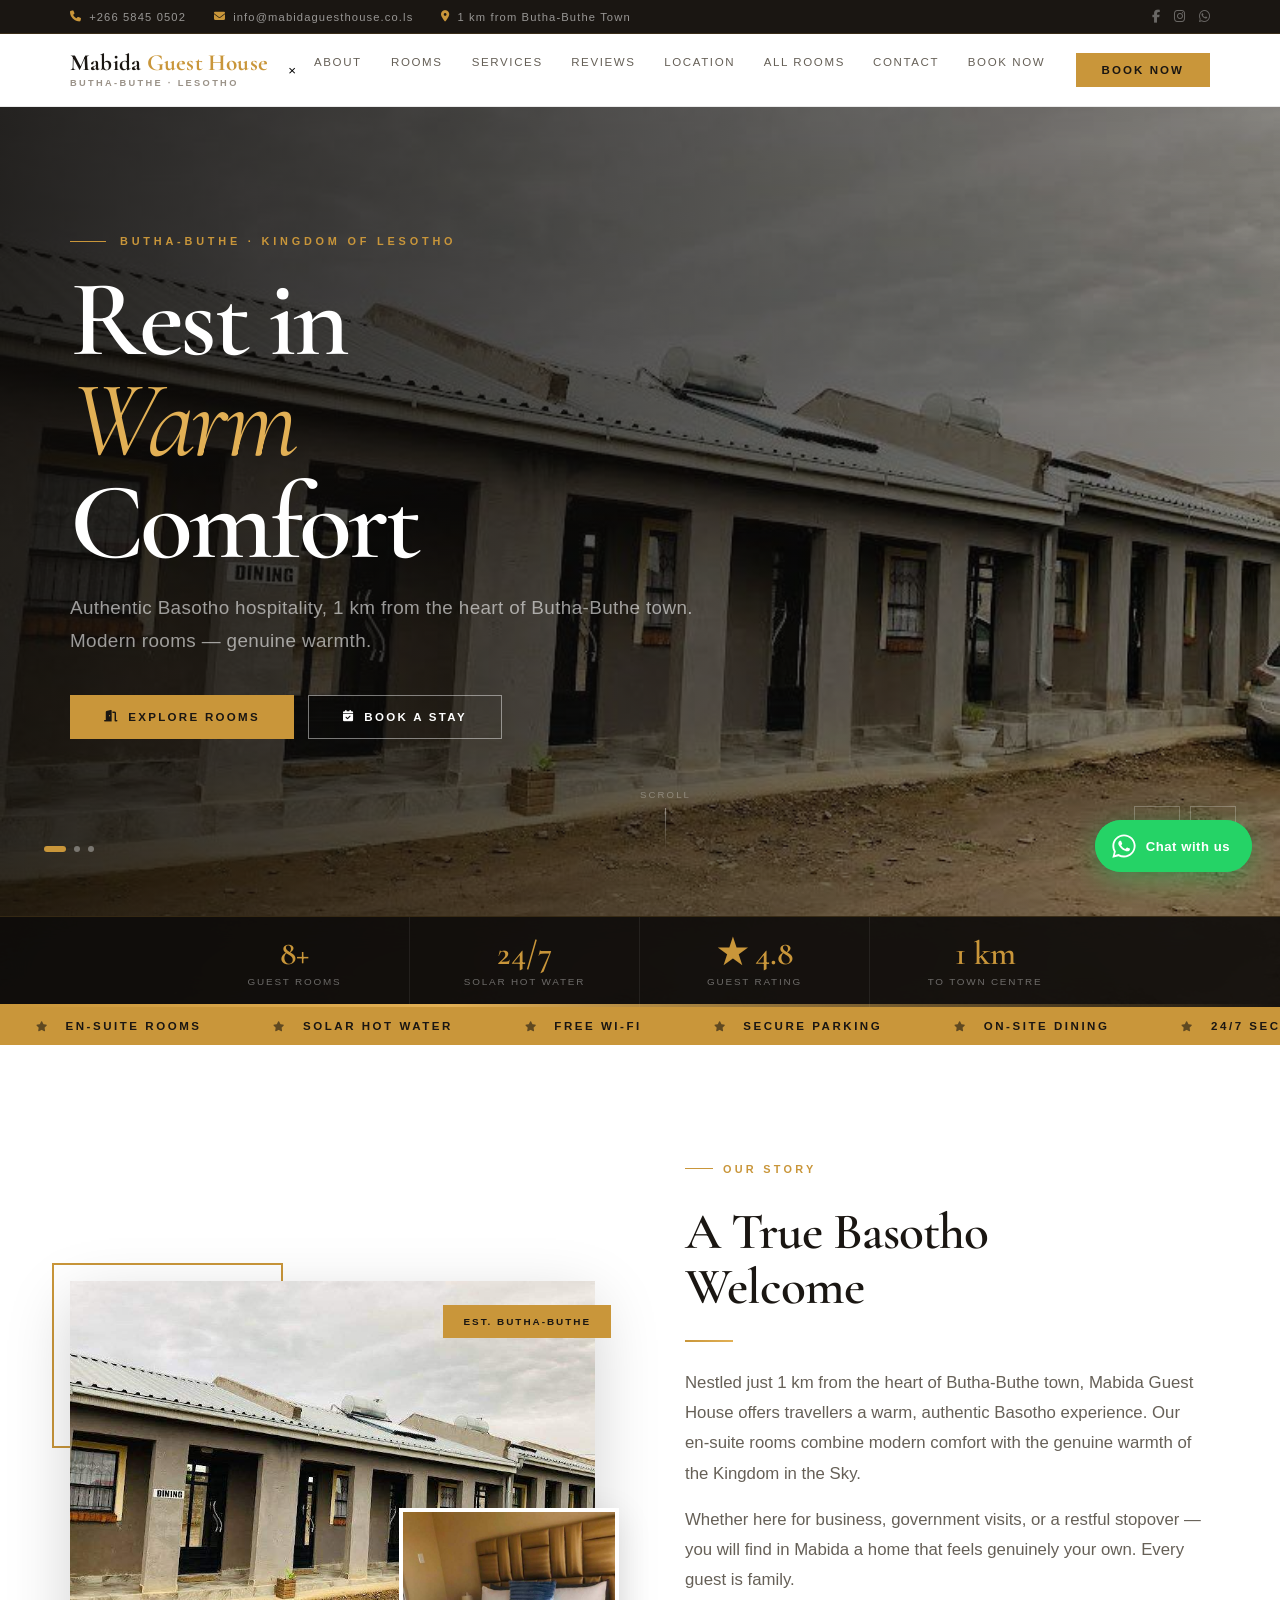
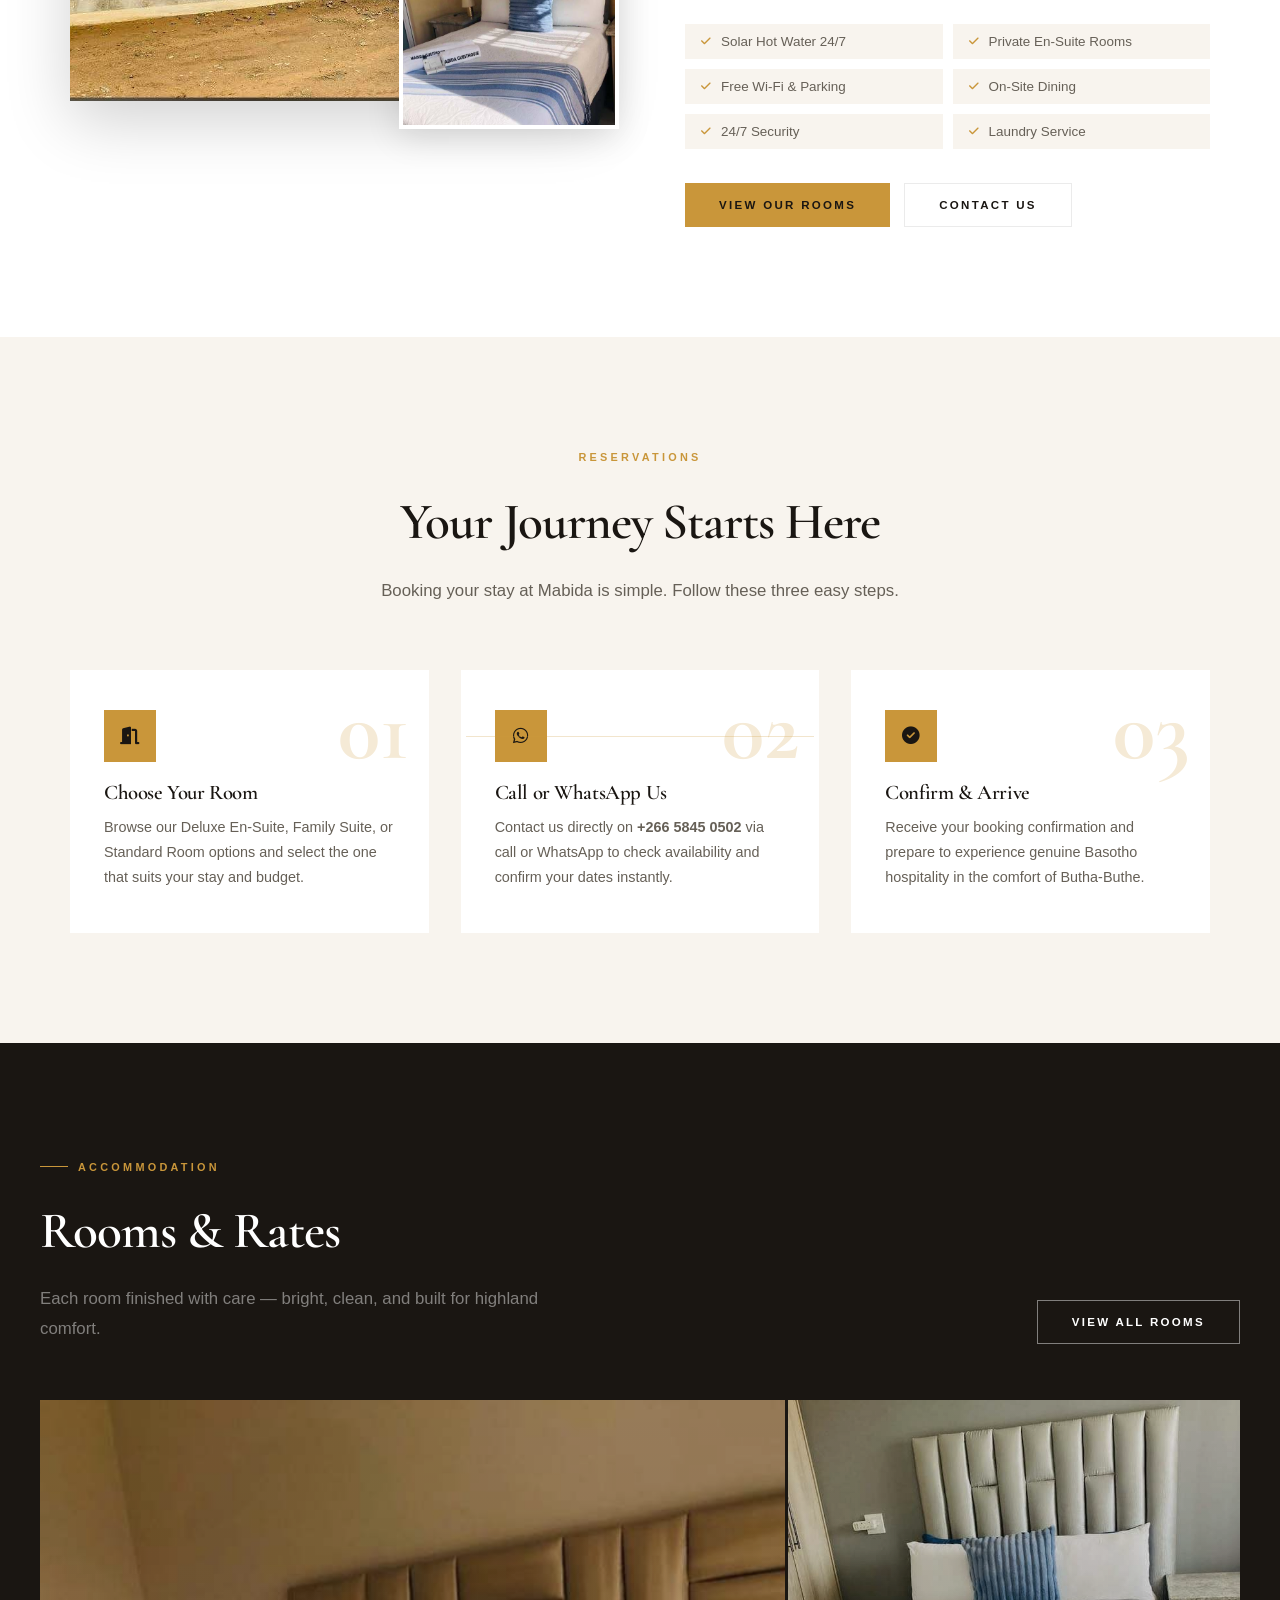
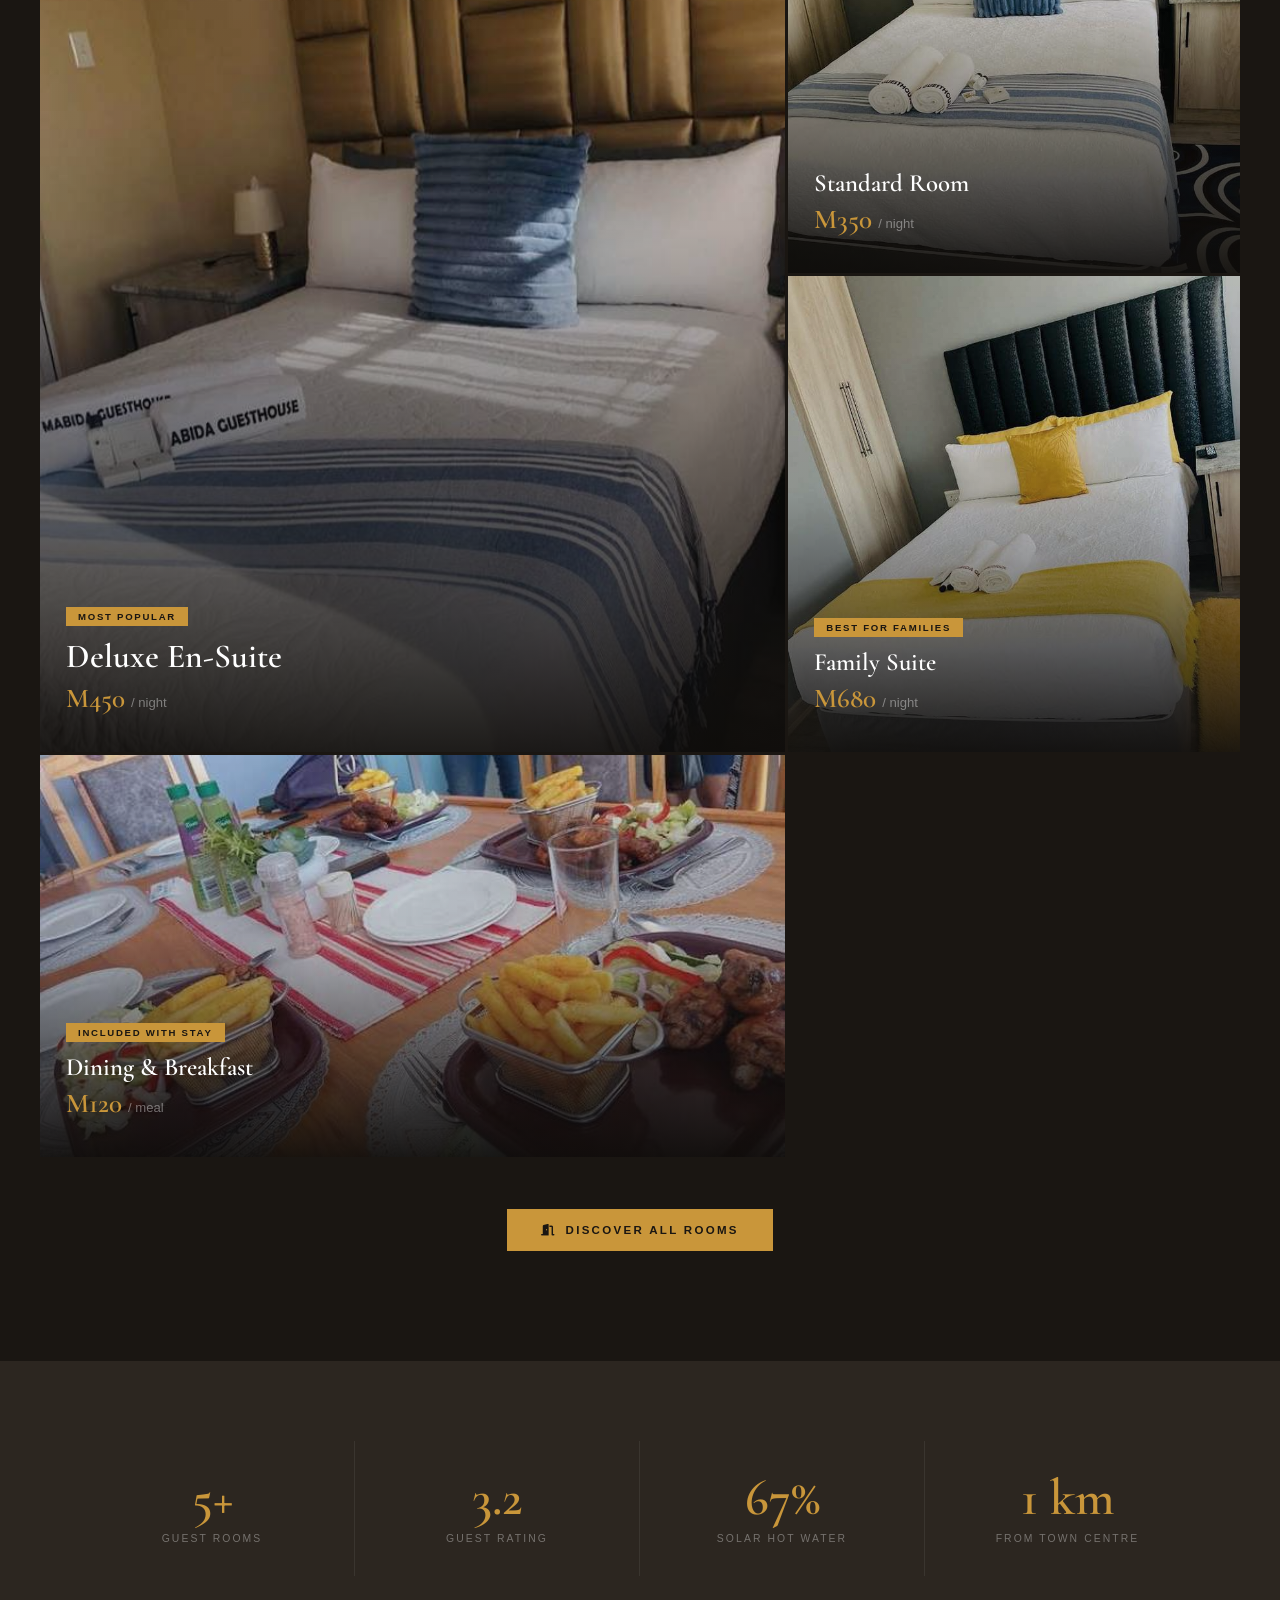
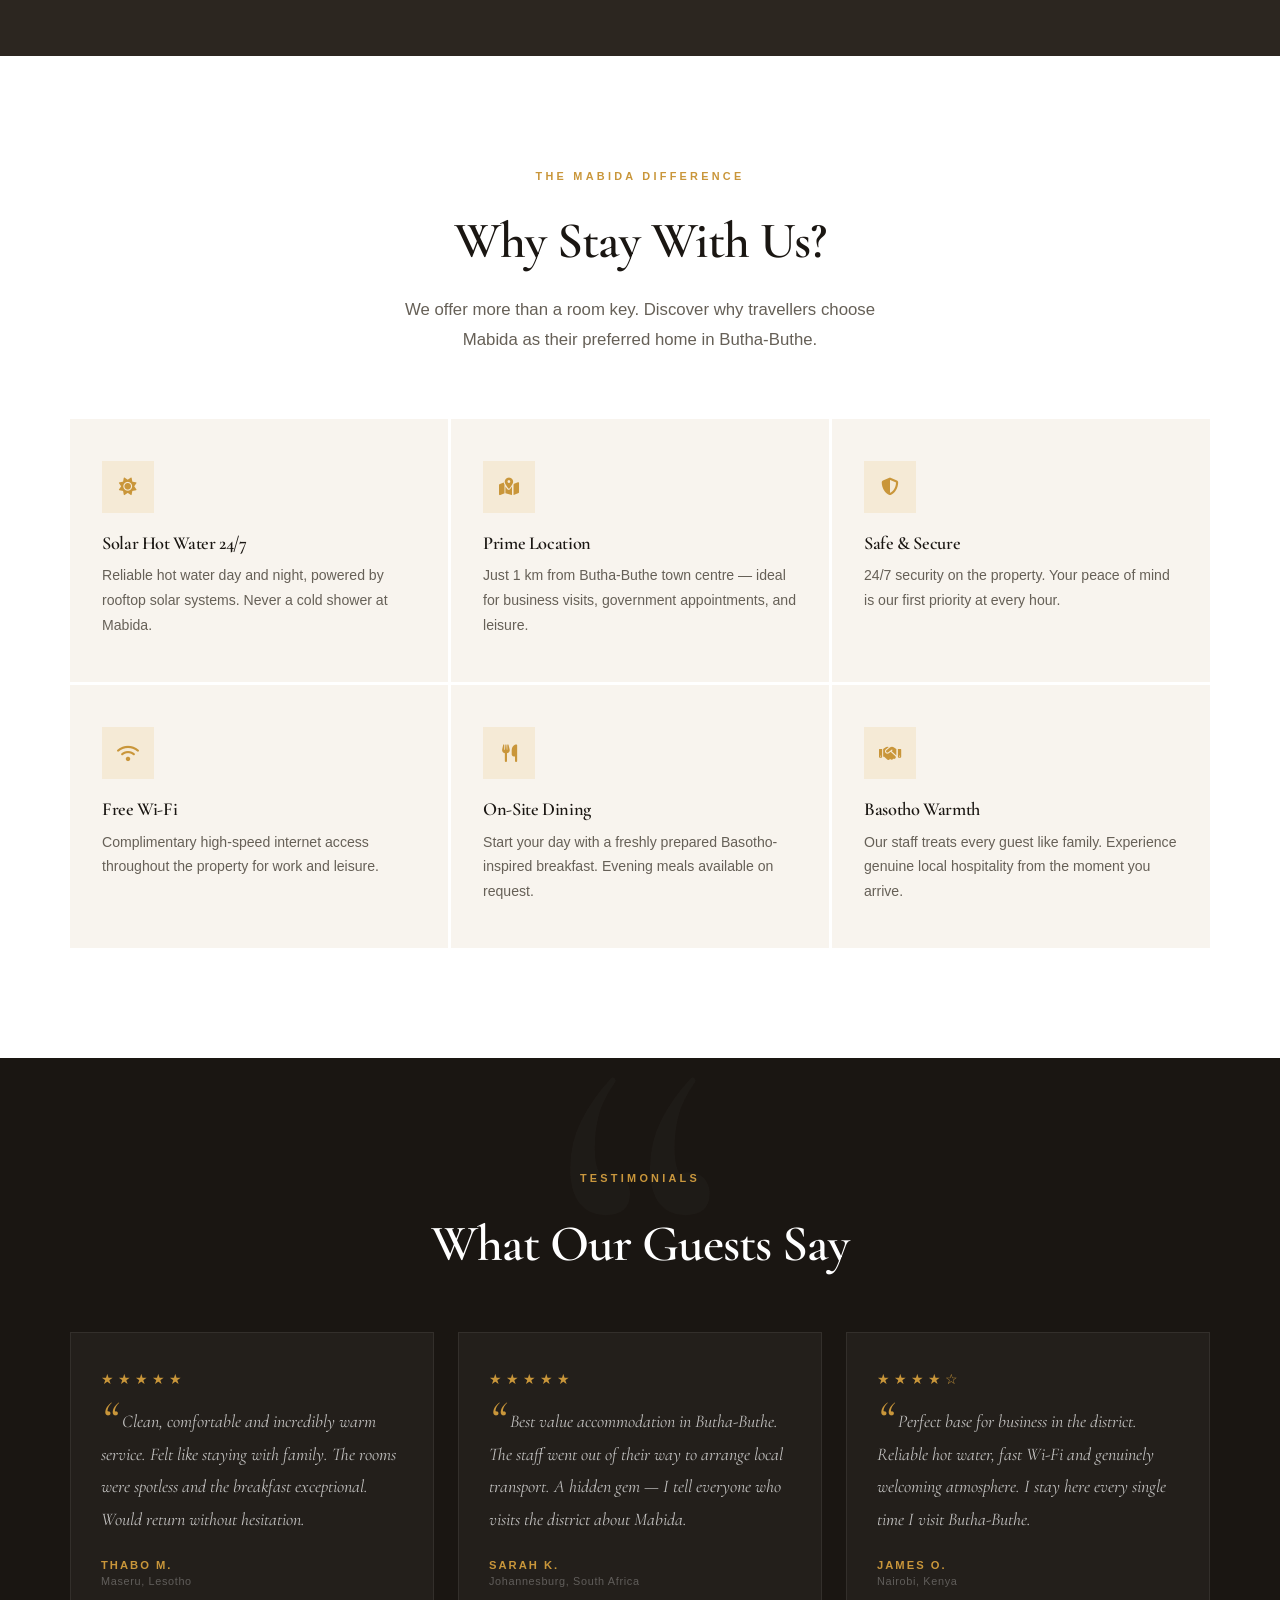
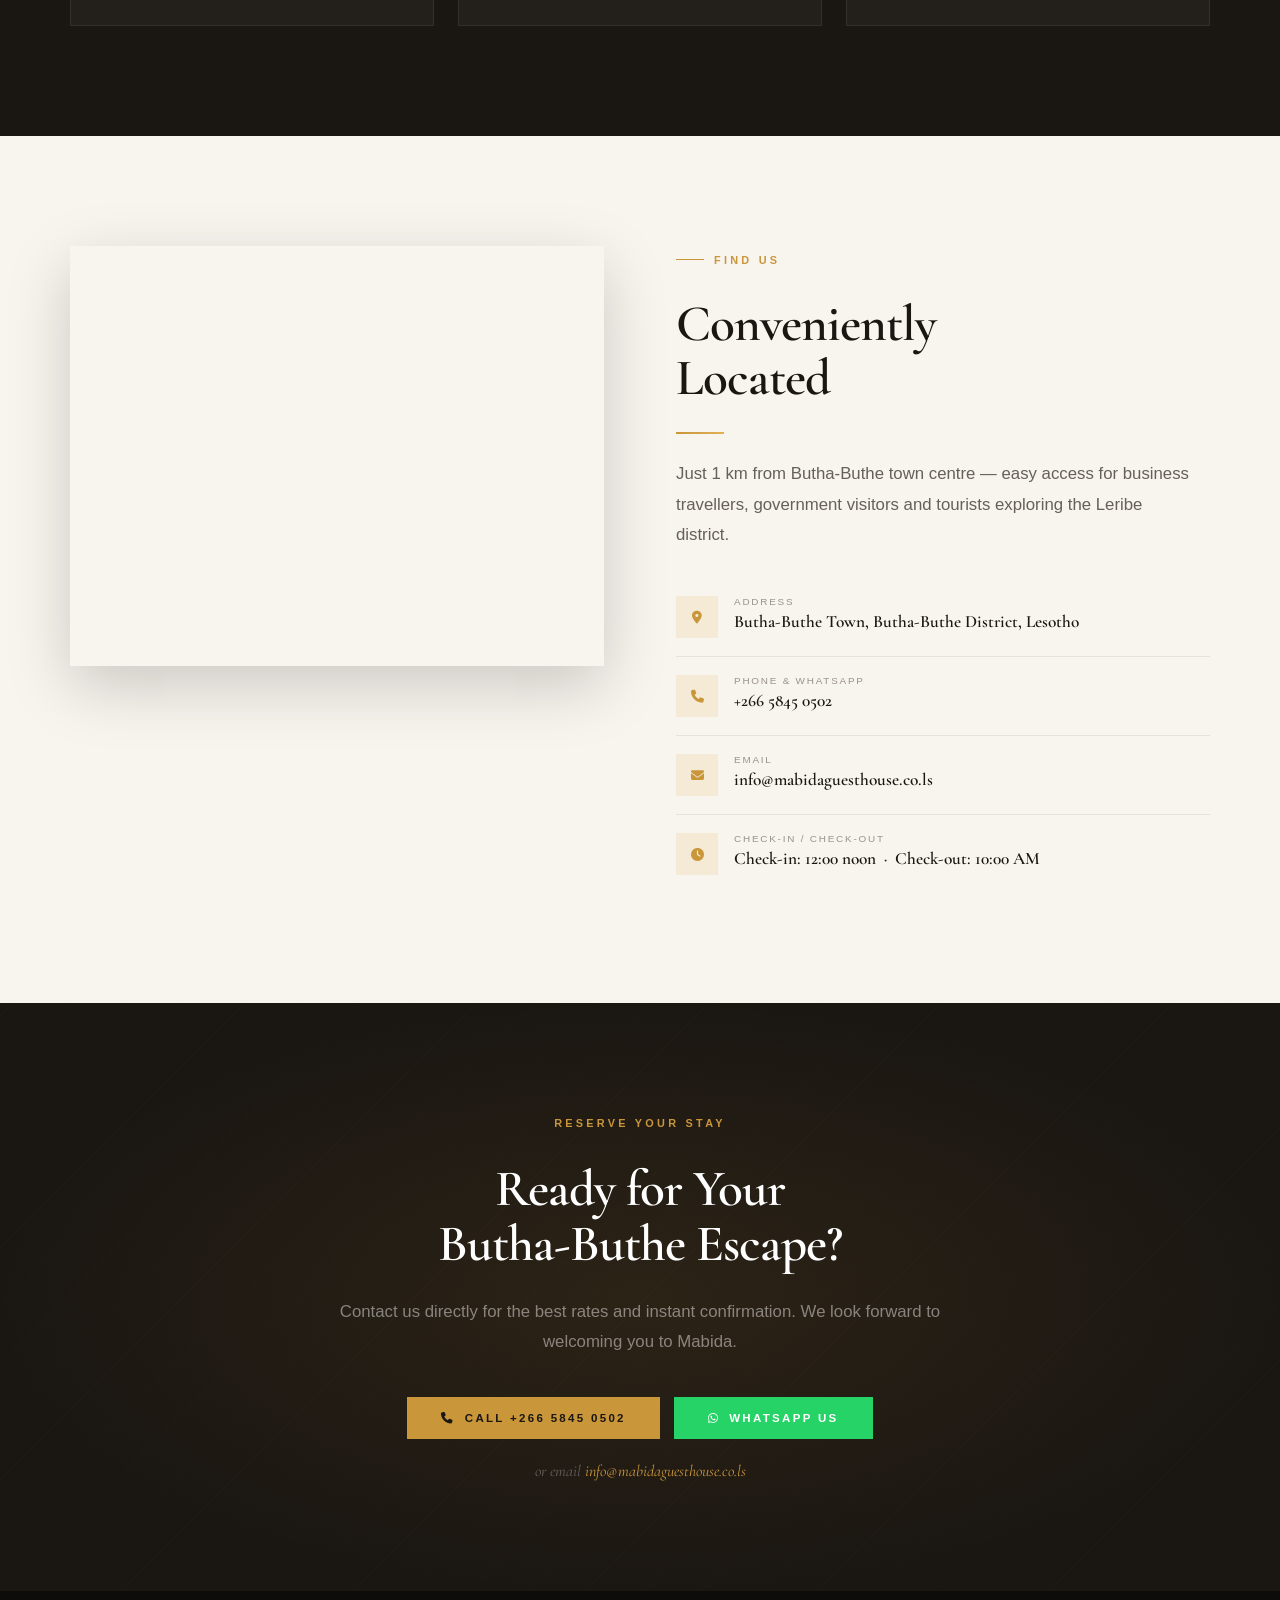
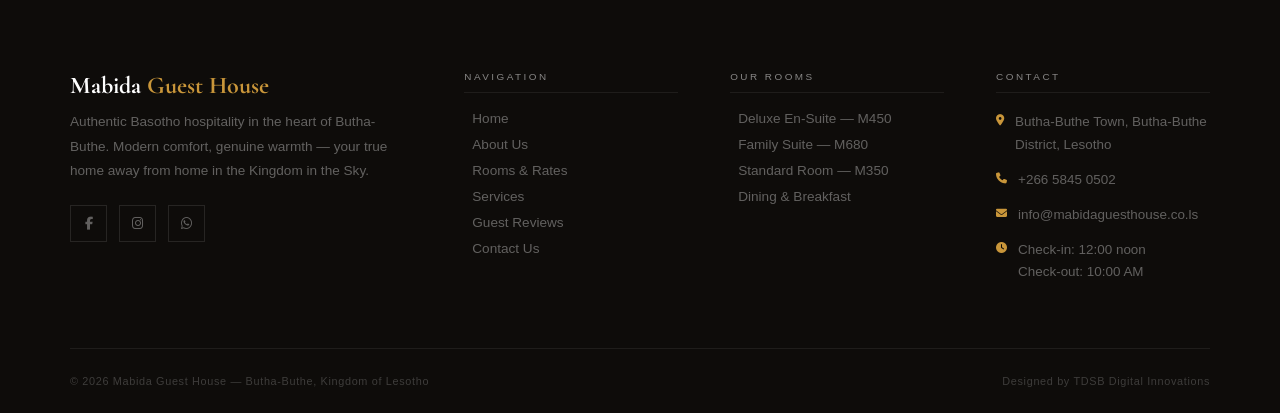
